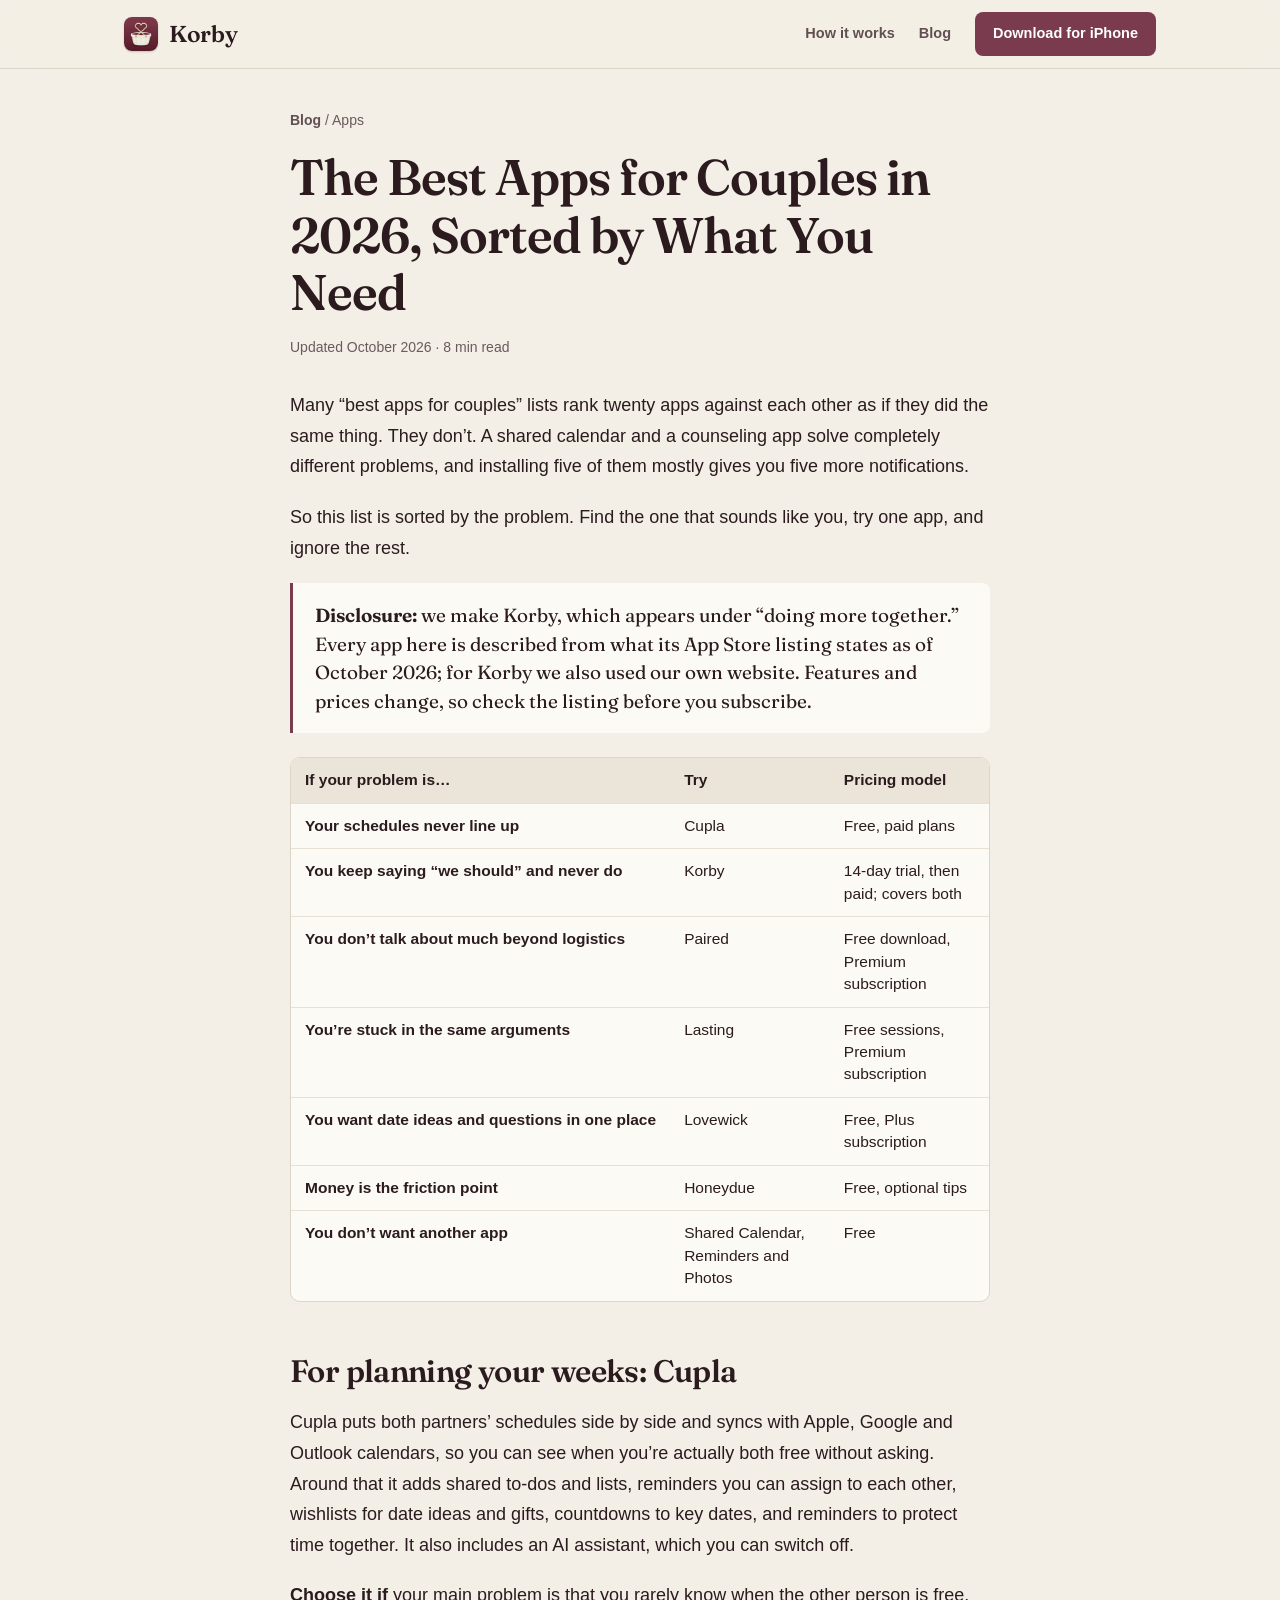
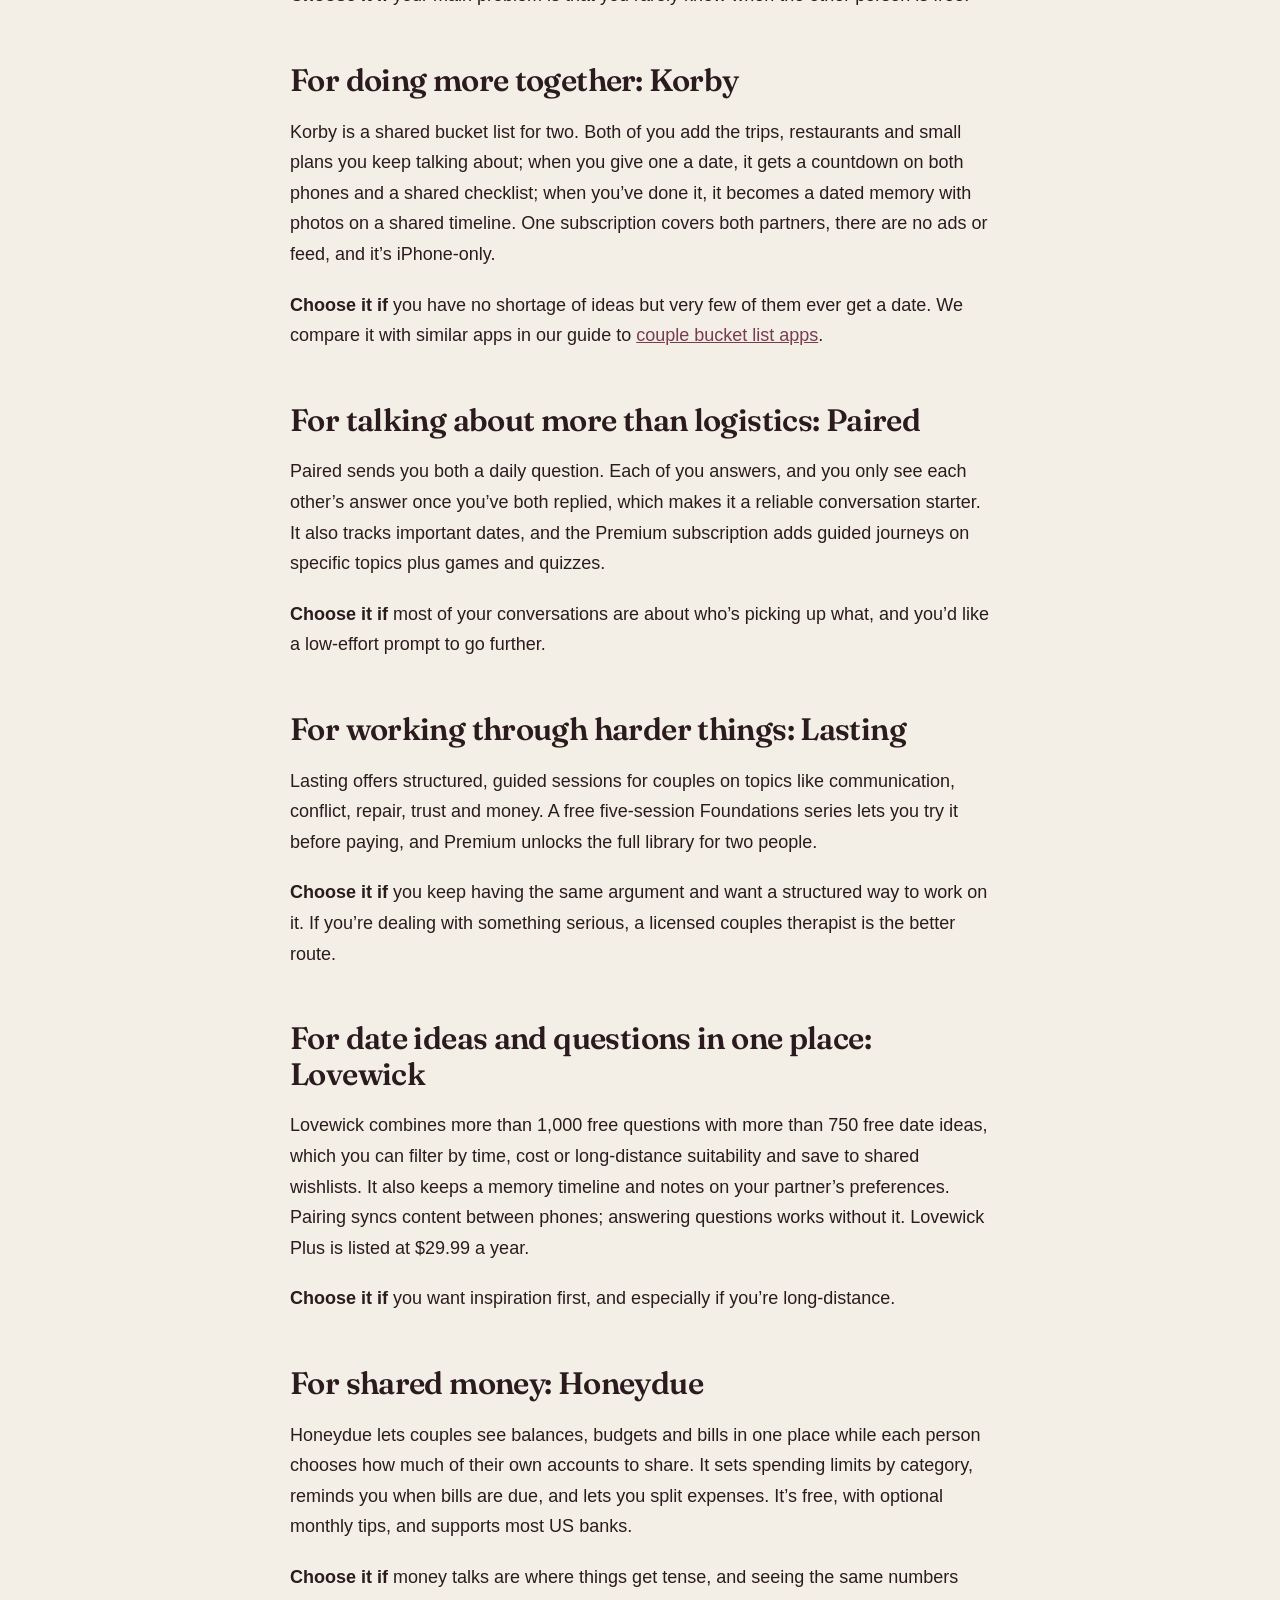
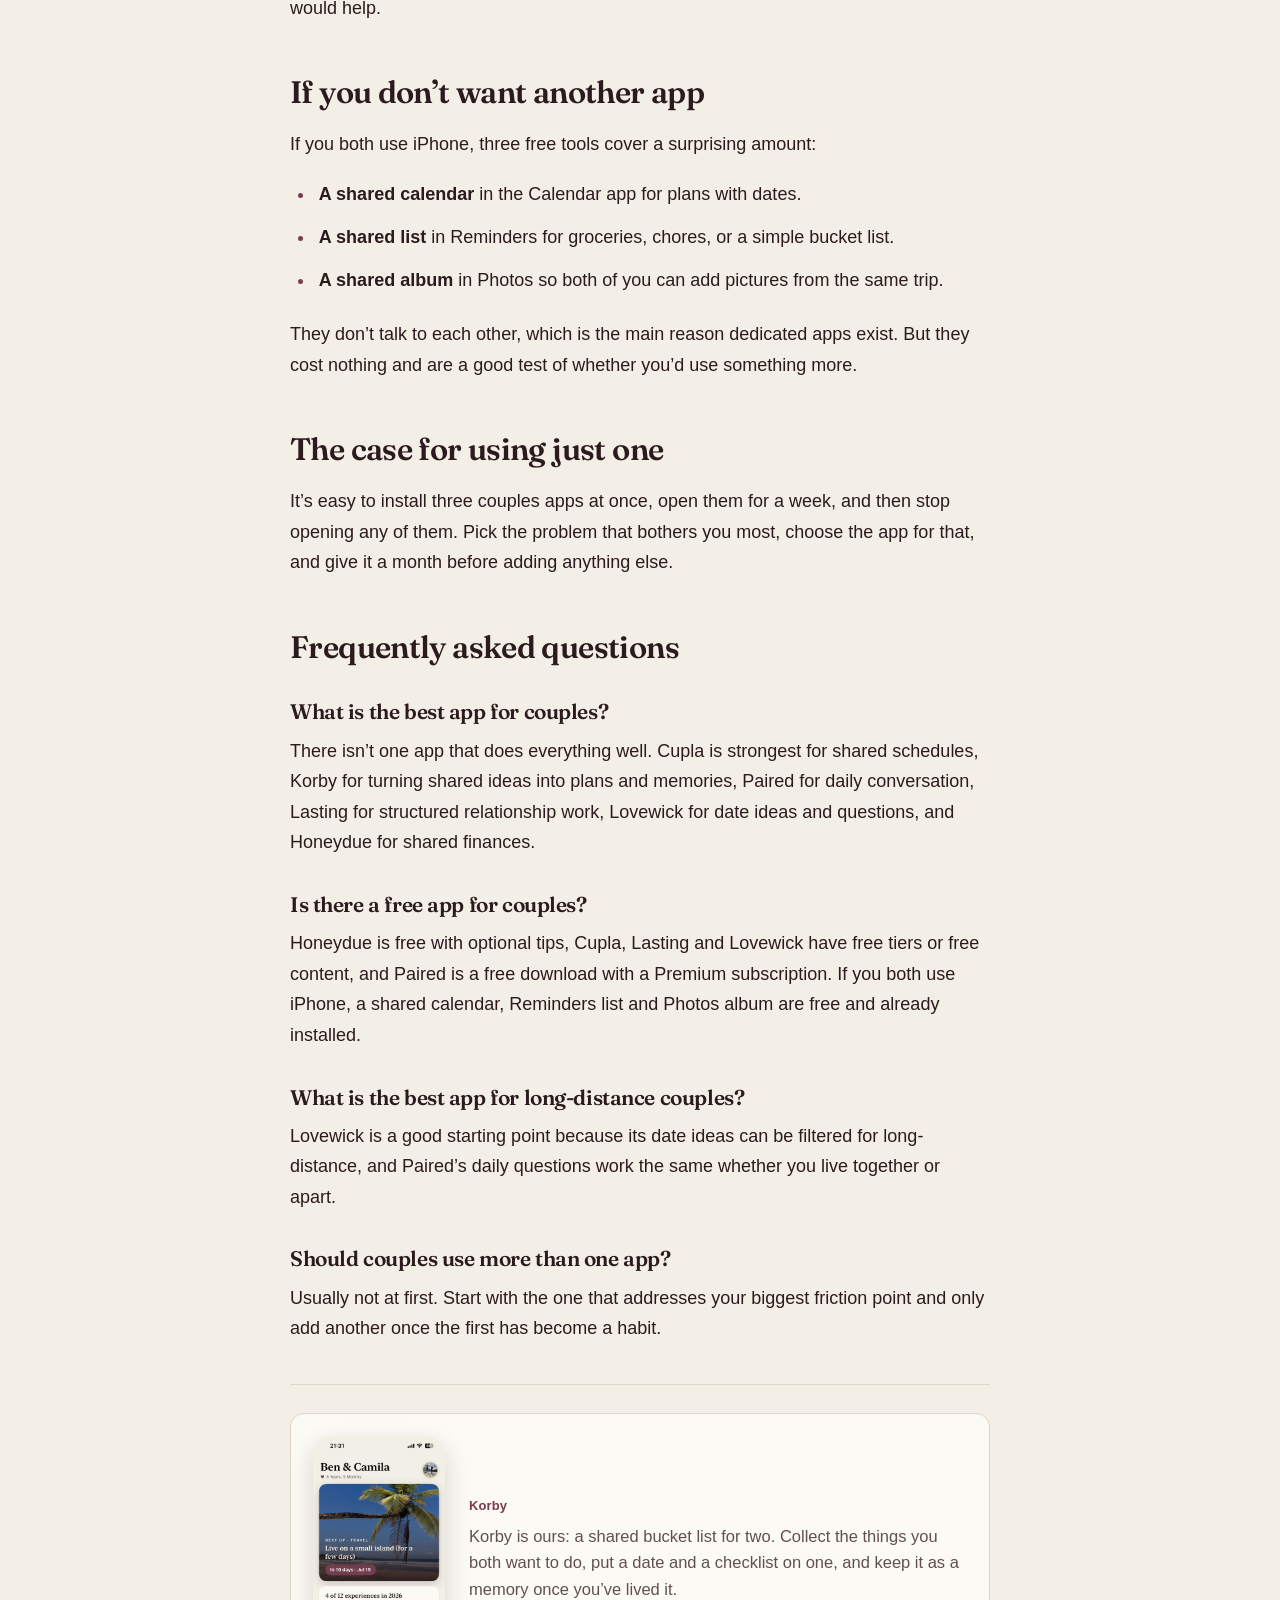
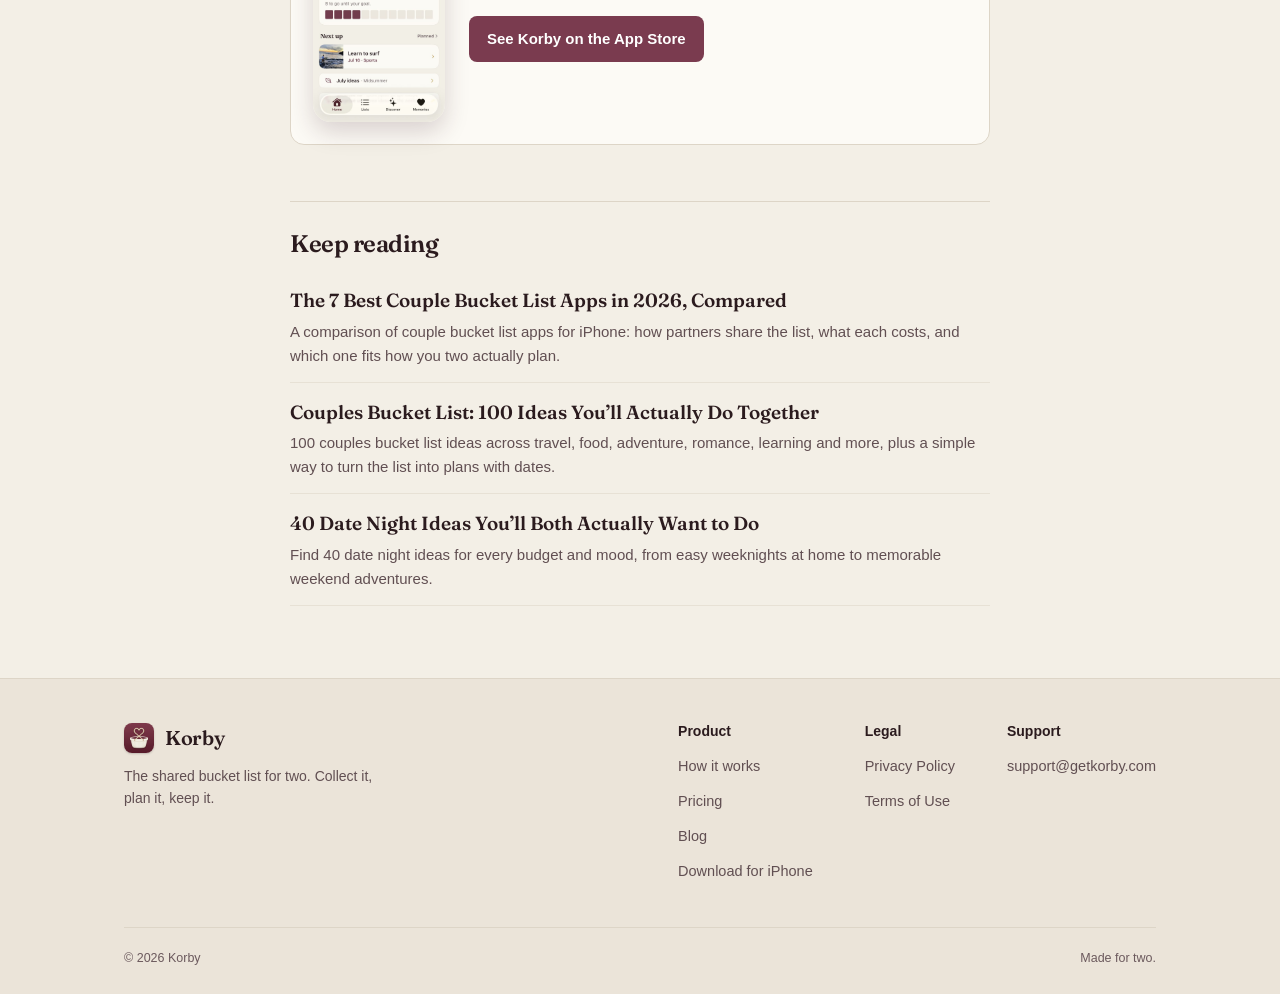
==== best-apps-for-couples/index.html @ 9cdfd13e "Blog: add couple bucket list apps, best apps for couples, and 100 bucket list ideas Adds three posts" ====
<!doctype html>
<html lang="en">
<head>
<meta charset="utf-8">
<meta name="viewport" content="width=device-width, initial-scale=1">
<title>Best Apps for Couples in 2026, Sorted by What You Need | Korby</title>
<meta name="description" content="The best apps for couples, grouped by the actual problem: planning your weeks, doing more together, talking, working through hard things, money, and the free tools you already have.">
<link rel="canonical" href="https://getkorby.com/best-apps-for-couples/">
<meta property="og:type" content="article">
<meta property="og:title" content="The Best Apps for Couples in 2026, Sorted by What You Need">
<meta property="og:description" content="The best apps for couples, grouped by the actual problem: planning your weeks, doing more together, talking, working through hard things, money, and the free tools you already have.">
<meta property="og:url" content="https://getkorby.com/best-apps-for-couples/">
<meta property="og:image" content="https://getkorby.com/korby-screens-overview.jpg">
<meta property="og:site_name" content="Korby">
<meta property="article:published_time" content="2026-10-12">
<meta name="twitter:card" content="summary_large_image">
<link rel="icon" href="/favicon.ico" sizes="any">
<link rel="apple-touch-icon" href="/korby-icon-180.png">
<link rel="preconnect" href="https://fonts.googleapis.com">
<link rel="preconnect" href="https://fonts.gstatic.com" crossorigin>
<link href="https://fonts.googleapis.com/css2?family=Fraunces:opsz,wght@9..144,400;9..144,500;9..144,600;9..144,700&display=swap" rel="stylesheet">
<link rel="stylesheet" href="/blog/blog.css">
<meta name="theme-color" content="#241318">
<script type="application/ld+json">{"@context": "https://schema.org", "@type": "BlogPosting", "headline": "The Best Apps for Couples in 2026, Sorted by What You Need", "description": "The best apps for couples, grouped by the actual problem: planning your weeks, doing more together, talking, working through hard things, money, and the free tools you already have.", "datePublished": "2026-10-12", "dateModified": "2026-10-12", "mainEntityOfPage": "https://getkorby.com/best-apps-for-couples/", "url": "https://getkorby.com/best-apps-for-couples/", "inLanguage": "en-US", "image": "https://getkorby.com/korby-screens-overview.jpg", "keywords": "best apps for couples, apps for couples, couple apps, relationship apps, best couples app 2026", "author": {"@type": "Organization", "name": "Korby", "url": "https://getkorby.com/"}, "publisher": {"@type": "Organization", "name": "Korby", "url": "https://getkorby.com/", "logo": {"@type": "ImageObject", "url": "https://getkorby.com/korby-icon-180.png"}}}</script>
<script type="application/ld+json">{"@context": "https://schema.org", "@type": "BreadcrumbList", "itemListElement": [{"@type": "ListItem", "position": 1, "name": "Korby", "item": "https://getkorby.com/"}, {"@type": "ListItem", "position": 2, "name": "Blog", "item": "https://getkorby.com/blog/"}, {"@type": "ListItem", "position": 3, "name": "The Best Apps for Couples in 2026, Sorted by What You Need", "item": "https://getkorby.com/best-apps-for-couples/"}]}</script>
<script type="application/ld+json">{"@context": "https://schema.org", "@type": "FAQPage", "mainEntity": [{"@type": "Question", "name": "What is the best app for couples?", "acceptedAnswer": {"@type": "Answer", "text": "There isn’t one app that does everything well. Cupla is strongest for shared schedules, Korby for turning shared ideas into plans and memories, Paired for daily conversation, Lasting for structured relationship work, Lovewick for date ideas and questions, and Honeydue for shared finances."}}, {"@type": "Question", "name": "Is there a free app for couples?", "acceptedAnswer": {"@type": "Answer", "text": "Honeydue is free with optional tips, Cupla, Lasting and Lovewick have free tiers or free content, and Paired is a free download with a Premium subscription. If you both use iPhone, a shared calendar, Reminders list and Photos album are free and already installed."}}, {"@type": "Question", "name": "What is the best app for long-distance couples?", "acceptedAnswer": {"@type": "Answer", "text": "Lovewick is a good starting point because its date ideas can be filtered for long-distance, and Paired’s daily questions work the same whether you live together or apart."}}, {"@type": "Question", "name": "Should couples use more than one app?", "acceptedAnswer": {"@type": "Answer", "text": "Usually not at first. Start with the one that addresses your biggest friction point and only add another once the first has become a habit."}}]}</script>
</head>
<body>
<a class="skip" href="#main">Skip to content</a>
<header>
  <div class="wrap nav">
    <a class="lockup" href="/"><img src="/korby-icon-180.png" width="34" height="34" alt=""><span class="word">Korby</span></a>
    <nav class="nav-links" aria-label="Primary">
      <a class="navlink" href="/#how">How it works</a>
      <a class="navlink" href="/blog/">Blog</a>
      <a class="btn btn-primary" href="https://apps.apple.com/us/app/korby-couple-bucket-list/id6770281862">Download for iPhone</a>
    </nav>
  </div>
</header>
<main id="main" class="wrap">
<article class="post">
  <nav class="crumbs" aria-label="Breadcrumb"><a href="/blog/">Blog</a> <span aria-hidden="true">/</span> <span>Apps</span></nav>
  <h1>The Best Apps for Couples in 2026, Sorted by What You Need</h1>
  <p class="meta"><time datetime="2026-10-12">Updated October 2026</time> · 8 min read</p>
  <div class="prose">
<p>Many “best apps for couples” lists rank twenty apps against each other as if they did the same thing. They don’t. A shared calendar and a counseling app solve completely different problems, and installing five of them mostly gives you five more notifications.</p>
<p>So this list is sorted by the problem. Find the one that sounds like you, try one app, and ignore the rest.</p>
<blockquote><p><strong>Disclosure:</strong> we make Korby, which appears under “doing more together.” Every app here is described from what its App Store listing states as of October 2026; for Korby we also used our own website. Features and prices change, so check the listing before you subscribe.</p></blockquote>
<div class="table-scroll"><table>
<thead><tr><th>If your problem is…</th><th>Try</th><th>Pricing model</th></tr></thead>
<tbody>
<tr><td>Your schedules never line up</td><td>Cupla</td><td>Free, paid plans</td></tr>
<tr><td>You keep saying “we should” and never do</td><td>Korby</td><td>14-day trial, then paid; covers both</td></tr>
<tr><td>You don’t talk about much beyond logistics</td><td>Paired</td><td>Free download, Premium subscription</td></tr>
<tr><td>You’re stuck in the same arguments</td><td>Lasting</td><td>Free sessions, Premium subscription</td></tr>
<tr><td>You want date ideas and questions in one place</td><td>Lovewick</td><td>Free, Plus subscription</td></tr>
<tr><td>Money is the friction point</td><td>Honeydue</td><td>Free, optional tips</td></tr>
<tr><td>You don’t want another app</td><td>Shared Calendar, Reminders and Photos</td><td>Free</td></tr>
</tbody></table></div>
<h2 id="planning-your-weeks">For planning your weeks: Cupla</h2>
<p>Cupla puts both partners’ schedules side by side and syncs with Apple, Google and Outlook calendars, so you can see when you’re actually both free without asking. Around that it adds shared to-dos and lists, reminders you can assign to each other, wishlists for date ideas and gifts, countdowns to key dates, and reminders to protect time together. It also includes an AI assistant, which you can switch off.</p>
<p><strong>Choose it if</strong> your main problem is that you rarely know when the other person is free.</p>
<h2 id="doing-more-together">For doing more together: Korby</h2>
<p>Korby is a shared bucket list for two. Both of you add the trips, restaurants and small plans you keep talking about; when you give one a date, it gets a countdown on both phones and a shared checklist; when you’ve done it, it becomes a dated memory with photos on a shared timeline. One subscription covers both partners, there are no ads or feed, and it’s iPhone-only.</p>
<p><strong>Choose it if</strong> you have no shortage of ideas but very few of them ever get a date. We compare it with similar apps in our guide to <a href="/couple-bucket-list-apps/">couple bucket list apps</a>.</p>
<h2 id="talking-more">For talking about more than logistics: Paired</h2>
<p>Paired sends you both a daily question. Each of you answers, and you only see each other’s answer once you’ve both replied, which makes it a reliable conversation starter. It also tracks important dates, and the Premium subscription adds guided journeys on specific topics plus games and quizzes.</p>
<p><strong>Choose it if</strong> most of your conversations are about who’s picking up what, and you’d like a low-effort prompt to go further.</p>
<h2 id="working-through-hard-things">For working through harder things: Lasting</h2>
<p>Lasting offers structured, guided sessions for couples on topics like communication, conflict, repair, trust and money. A free five-session Foundations series lets you try it before paying, and Premium unlocks the full library for two people.</p>
<p><strong>Choose it if</strong> you keep having the same argument and want a structured way to work on it. If you’re dealing with something serious, a licensed couples therapist is the better route.</p>
<h2 id="date-ideas-and-questions">For date ideas and questions in one place: Lovewick</h2>
<p>Lovewick combines more than 1,000 free questions with more than 750 free date ideas, which you can filter by time, cost or long-distance suitability and save to shared wishlists. It also keeps a memory timeline and notes on your partner’s preferences. Pairing syncs content between phones; answering questions works without it. Lovewick Plus is listed at $29.99 a year.</p>
<p><strong>Choose it if</strong> you want inspiration first, and especially if you’re long-distance.</p>
<h2 id="money">For shared money: Honeydue</h2>
<p>Honeydue lets couples see balances, budgets and bills in one place while each person chooses how much of their own accounts to share. It sets spending limits by category, reminds you when bills are due, and lets you split expenses. It’s free, with optional monthly tips, and supports most US banks.</p>
<p><strong>Choose it if</strong> money talks are where things get tense, and seeing the same numbers would help.</p>
<h2 id="free-tools">If you don’t want another app</h2>
<p>If you both use iPhone, three free tools cover a surprising amount:</p>
<ul>
<li><strong>A shared calendar</strong> in the Calendar app for plans with dates.</li>
<li><strong>A shared list</strong> in Reminders for groceries, chores, or a simple bucket list.</li>
<li><strong>A shared album</strong> in Photos so both of you can add pictures from the same trip.</li>
</ul>
<p>They don’t talk to each other, which is the main reason dedicated apps exist. But they cost nothing and are a good test of whether you’d use something more.</p>
<h2 id="one-app">The case for using just one</h2>
<p>It’s easy to install three couples apps at once, open them for a week, and then stop opening any of them. Pick the problem that bothers you most, choose the app for that, and give it a month before adding anything else.</p>
<h2 id="faq">Frequently asked questions</h2><h3>What is the best app for couples?</h3><p>There isn’t one app that does everything well. Cupla is strongest for shared schedules, Korby for turning shared ideas into plans and memories, Paired for daily conversation, Lasting for structured relationship work, Lovewick for date ideas and questions, and Honeydue for shared finances.</p><h3>Is there a free app for couples?</h3><p>Honeydue is free with optional tips, Cupla, Lasting and Lovewick have free tiers or free content, and Paired is a free download with a Premium subscription. If you both use iPhone, a shared calendar, Reminders list and Photos album are free and already installed.</p><h3>What is the best app for long-distance couples?</h3><p>Lovewick is a good starting point because its date ideas can be filtered for long-distance, and Paired’s daily questions work the same whether you live together or apart.</p><h3>Should couples use more than one app?</h3><p>Usually not at first. Start with the one that addresses your biggest friction point and only add another once the first has become a habit.</p>
<hr class="sep"><aside class="korby-note" aria-label="About Korby"><img src="/home.jpg" alt="Korby home screen showing the next planned experience and a yearly count" width="760" height="1647" loading="lazy" decoding="async"><div><p class="label">Korby</p><p>Korby is ours: a shared bucket list for two. Collect the things you both want to do, put a date and a checklist on one, and keep it as a memory once you’ve lived it.</p><a class="btn btn-primary" href="https://apps.apple.com/us/app/korby-couple-bucket-list/id6770281862">See Korby on the App Store</a></div></aside>
  </div>
  <section class="related" aria-label="Related guides"><h2>Keep reading</h2><ul><li><a href="/couple-bucket-list-apps/">The 7 Best Couple Bucket List Apps in 2026, Compared</a><span>A comparison of couple bucket list apps for iPhone: how partners share the list, what each costs, and which one fits how you two actually plan.</span></li><li><a href="/couples-bucket-list-ideas/">Couples Bucket List: 100 Ideas You’ll Actually Do Together</a><span>100 couples bucket list ideas across travel, food, adventure, romance, learning and more, plus a simple way to turn the list into plans with dates.</span></li><li><a href="/date-night-ideas/">40 Date Night Ideas You’ll Both Actually Want to Do</a><span>Find 40 date night ideas for every budget and mood, from easy weeknights at home to memorable weekend adventures.</span></li></ul></section>
</article>
</main>
<footer>
  <div class="wrap">
    <div class="foot-grid">
      <div class="foot-brand">
        <a class="lockup" href="/"><img src="/korby-icon-180.png" width="30" height="30" alt=""><span class="word">Korby</span></a>
        <p>The shared bucket list for two. Collect it, plan it, keep it.</p>
      </div>
      <div class="foot-cols">
        <div class="foot-col"><h3>Product</h3>
          <a href="/#how">How it works</a><a href="/#pricing">Pricing</a><a href="/blog/">Blog</a>
          <a href="https://apps.apple.com/us/app/korby-couple-bucket-list/id6770281862">Download for iPhone</a></div>
        <div class="foot-col"><h3>Legal</h3>
          <a href="/privacy.html">Privacy Policy</a><a href="/terms.html">Terms of Use</a></div>
        <div class="foot-col"><h3>Support</h3>
          <a href="mailto:support@getkorby.com">support@getkorby.com</a></div>
      </div>
    </div>
    <div class="foot-base"><span>&copy; 2026 Korby</span><span>Made for two.</span></div>
  </div>
</footer>
</body>
</html>
---- blog/blog.css ----
/* Korby blog: shares tokens with index.html */
:root{
  --ivory:#F3EFE6; --oat:#EBE4D9; --surface:#FCFAF5;
  --ink:#2B1B1E; --inkSoft:#614F52; --inkFaint:#6B595D;
  --line:#DDD5C7; --lineSoft:#E7E1D5;
  --wine:#7A3B4F; --wineDeep:#5E2C3C; --roseWash:#EEDDE1;
  --serif:'Fraunces',Georgia,'Times New Roman',serif;
  --sans:-apple-system,BlinkMacSystemFont,"Segoe UI",Roboto,Helvetica,Arial,sans-serif;
}
*{box-sizing:border-box;margin:0;padding:0}
body{font-family:var(--sans);color:var(--ink);background:var(--ivory);line-height:1.6;-webkit-font-smoothing:antialiased;overflow-x:hidden}
.wrap{max-width:1080px;margin:0 auto;padding:0 24px}
a{color:var(--wine)}
img{max-width:100%}
h1,h2,h3{font-family:var(--serif);font-weight:600;color:var(--ink);letter-spacing:-0.02em;line-height:1.15;font-optical-sizing:auto}
.label{font-size:13px;font-weight:600;letter-spacing:.01em;color:var(--wine)}
a:focus-visible,.btn:focus-visible{outline:2.5px solid var(--wine);outline-offset:3px;border-radius:4px}
.skip{position:absolute;left:-9999px;top:0;background:var(--wine);color:#fff;padding:12px 18px;z-index:100}
.skip:focus{left:8px;top:8px}
.btn{display:inline-flex;align-items:center;justify-content:center;min-height:48px;font-weight:600;font-size:15.5px;padding:13px 24px;border-radius:8px;text-decoration:none;transition:background .18s ease}
.btn-primary{background:var(--wine);color:#fff}
.btn-primary:hover{background:var(--wineDeep)}

header{position:sticky;top:0;z-index:50;background:rgba(243,239,230,.94);border-bottom:1px solid var(--line)}
@supports (backdrop-filter:blur(12px)){header{background:rgba(243,239,230,.8);backdrop-filter:saturate(160%) blur(14px);-webkit-backdrop-filter:saturate(160%) blur(14px)}}
.nav{display:flex;align-items:center;justify-content:space-between;gap:16px;padding-top:12px;padding-bottom:12px}
.lockup{display:flex;align-items:center;gap:11px;text-decoration:none}
.lockup img{width:34px;height:34px;border-radius:8px;display:block;box-shadow:0 1px 2px rgba(43,27,30,.22)}
.lockup .word{font-family:var(--serif);font-size:23px;font-weight:600;color:var(--ink);letter-spacing:-0.015em;line-height:1}
.nav-links{display:flex;align-items:center;gap:24px}
.nav-links a.navlink{font-size:14.5px;font-weight:600;color:var(--inkSoft);text-decoration:none;min-height:44px;display:inline-flex;align-items:center}
.nav-links a.navlink:hover{color:var(--wine)}
.nav .btn{min-height:44px;padding:10px 18px;font-size:14.5px}
@media(max-width:640px){.nav-links a.navlink:first-child{display:none}.nav-links{gap:16px}.nav .btn{padding:9px 13px;font-size:14px}}
@media(max-width:380px){.lockup .word{display:none}}

/* Article */
.post{max-width:700px;margin:0 auto;padding:40px 0 72px}
.crumbs{font-size:14px;color:var(--inkFaint);margin-bottom:18px}
.crumbs a{color:var(--inkSoft);text-decoration:none;font-weight:600}
.crumbs a:hover{color:var(--wine)}
.post h1{font-size:clamp(32px,5vw,50px)}
.meta{font-size:14px;color:var(--inkFaint);margin-top:14px}
.prose{margin-top:32px;font-size:18px;line-height:1.7}
.prose p{margin:0 0 20px}
.prose h2{font-size:clamp(24px,3vw,31px);margin:52px 0 18px;scroll-margin-top:90px}
.prose h3{font-size:21px;margin:34px 0 12px}
.prose ol,.prose ul{margin:0 0 24px;padding-left:1.4em}
.prose li{margin:0 0 12px;padding-left:.2em}
.prose ol li::marker{color:var(--wine);font-weight:600;font-family:var(--serif)}
.prose ul li::marker{color:var(--wine)}
.prose strong{font-weight:650;color:var(--ink)}
.prose blockquote{margin:0 0 24px;padding:18px 22px;background:var(--surface);border-left:3px solid var(--wine);border-radius:0 8px 8px 0;font-family:var(--serif);font-size:19px;line-height:1.5}
.prose blockquote p{margin:0}
.prose code{font-size:.9em;background:var(--oat);padding:1px 5px;border-radius:4px}
.table-scroll{overflow-x:auto;margin:0 0 28px;border:1px solid var(--line);border-radius:10px;background:var(--surface)}
.prose table{width:100%;border-collapse:collapse;font-size:15.5px;line-height:1.45;min-width:560px}
.prose th,.prose td{text-align:left;vertical-align:top;padding:11px 14px;border-bottom:1px solid var(--lineSoft)}
.prose thead th{font-weight:650;color:var(--ink);background:var(--oat)}
.prose tbody tr:last-child td{border-bottom:0}
.prose td:first-child{font-weight:600;color:var(--ink);white-space:nowrap}

.korby-note{display:grid;grid-template-columns:132px 1fr;gap:24px;align-items:center;margin:32px 0;padding:22px;background:var(--surface);border:1px solid var(--line);border-radius:14px}
.korby-note img{width:132px;height:auto;border-radius:18px;box-shadow:0 10px 24px rgba(60,30,40,.18);display:block}
.korby-note p{font-size:16.5px;line-height:1.6;margin:0 0 14px;color:var(--inkSoft)}
.korby-note p.label{margin:0 0 6px;color:var(--wine);font-size:13px}
.korby-note .btn{min-height:44px;padding:10px 18px;font-size:15px}
@media(max-width:560px){.korby-note{grid-template-columns:1fr;text-align:left}.korby-note img{width:120px}}

.related{margin-top:56px;padding-top:28px;border-top:1px solid var(--line)}
.related h2{font-size:24px;margin-bottom:14px}
.related ul{list-style:none}
.related li{padding:14px 0;border-bottom:1px solid var(--lineSoft)}
.related a{font-family:var(--serif);font-size:19px;font-weight:600;text-decoration:none;color:var(--ink)}
.related a:hover{color:var(--wine)}
.related span{display:block;font-size:15px;color:var(--inkSoft);margin-top:4px}

/* Blog index */
.blog-head{max-width:700px;margin:0 auto;padding:48px 0 12px}
.blog-head h1{font-size:clamp(32px,5vw,50px);margin-top:8px}
.blog-head .lead{font-size:18px;color:var(--inkSoft);margin-top:14px;max-width:52ch}
.cards{list-style:none;max-width:700px;margin:24px auto 80px}
.cards li{border-top:1px solid var(--line)}
.cards li:last-child{border-bottom:1px solid var(--line)}
.cards a{display:block;padding:26px 0;text-decoration:none;color:var(--ink)}
.cards h2{font-size:clamp(22px,2.6vw,27px)}
.cards a:hover h2{color:var(--wine)}
.cards p{color:var(--inkSoft);margin-top:8px;font-size:16.5px}
.cards .meta{display:block;margin-top:10px}

footer{background:var(--oat);border-top:1px solid var(--line);padding:44px 0 26px}
.foot-grid{display:flex;flex-wrap:wrap;justify-content:space-between;gap:34px}
.foot-brand{max-width:30ch}
.foot-brand .lockup img{width:30px;height:30px}
.foot-brand .lockup .word{font-size:20px;display:inline}
.foot-brand p{font-size:14px;color:var(--inkSoft);margin-top:12px}
.foot-cols{display:flex;gap:52px;flex-wrap:wrap}
.foot-col h3{font-family:var(--sans);font-size:14px;font-weight:600;color:var(--ink);margin-bottom:10px;letter-spacing:0}
.foot-col a{display:block;font-size:14.5px;color:var(--inkSoft);text-decoration:none;padding:6px 0}
.foot-col a:hover{color:var(--wine)}
.foot-base{margin-top:38px;padding-top:20px;border-top:1px solid var(--line);font-size:12.5px;color:var(--inkFaint);display:flex;justify-content:space-between;flex-wrap:wrap;gap:10px}
@media(max-width:600px){.foot-grid{flex-direction:column;gap:26px}.foot-cols{gap:36px}}
.prose hr.sep{border:0;border-top:1px solid var(--line);margin:40px 0 0}
.prose hr.sep + .korby-note{margin-top:28px}
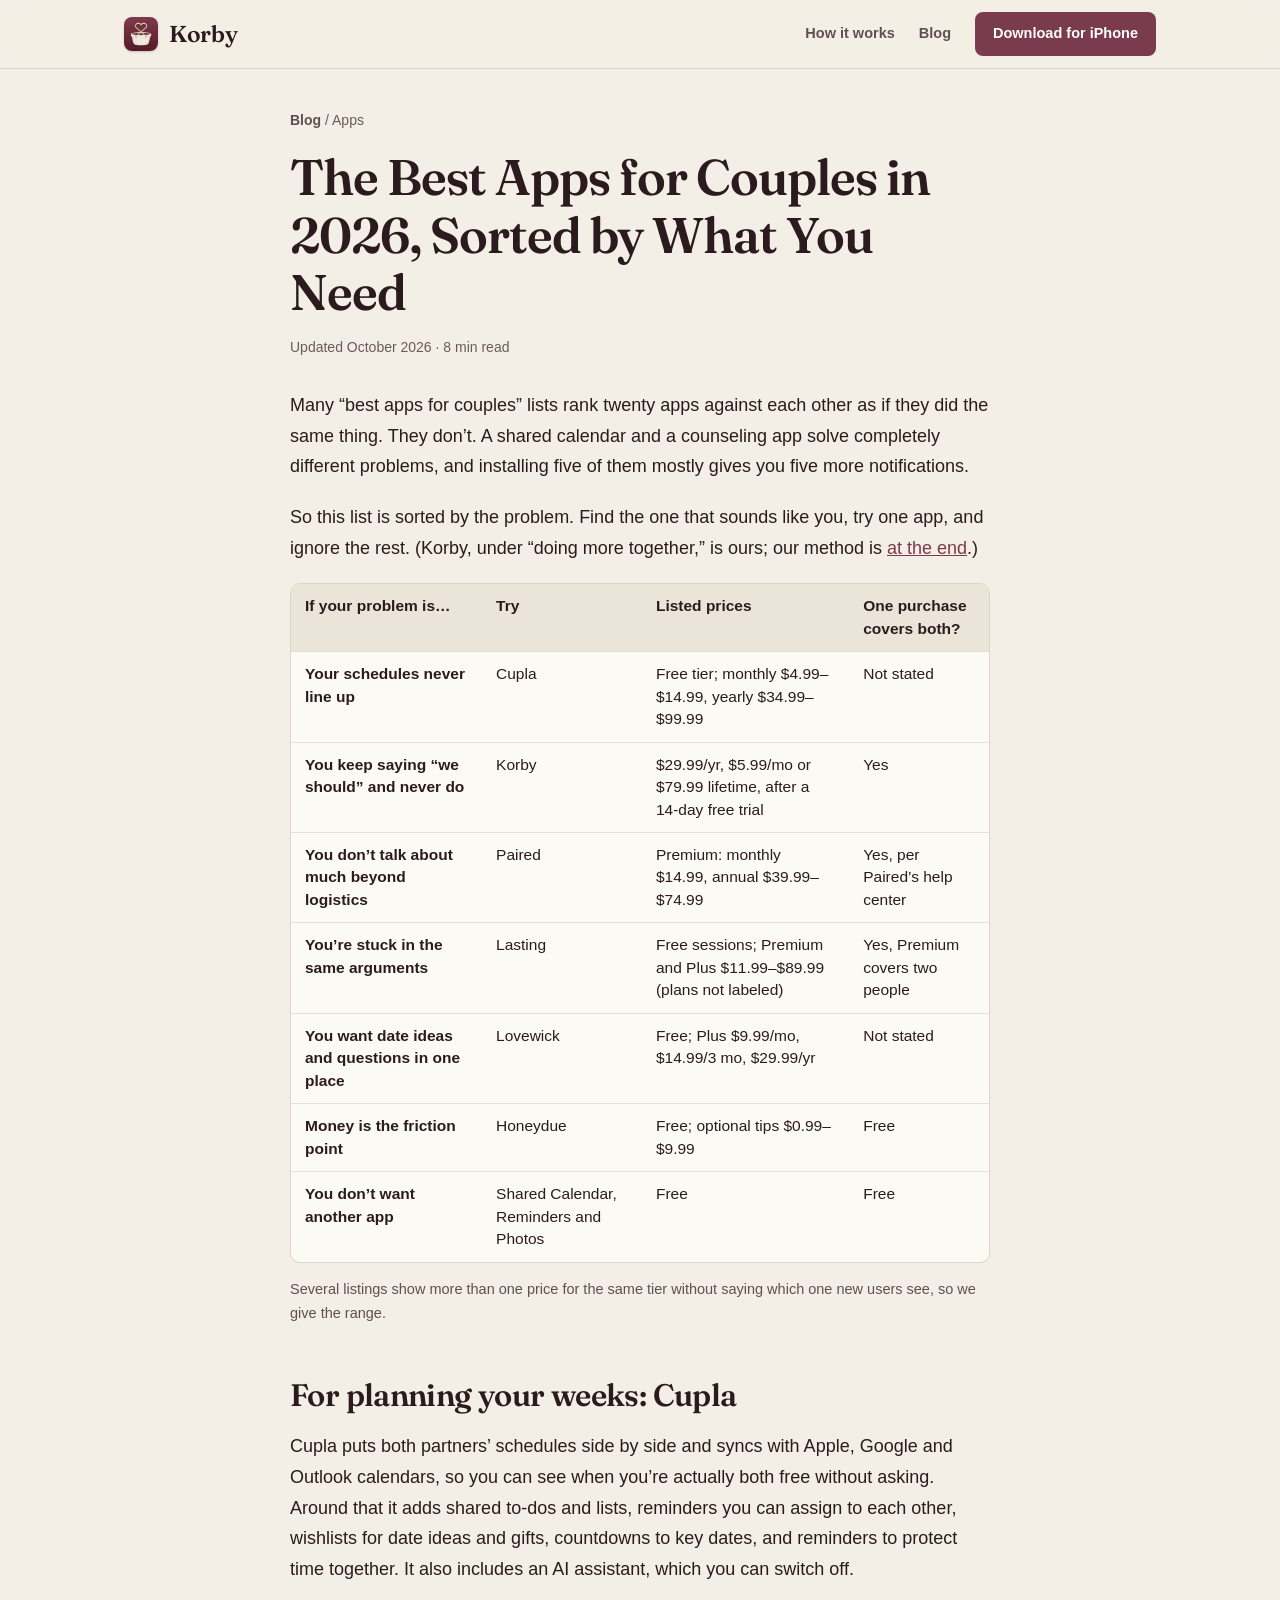
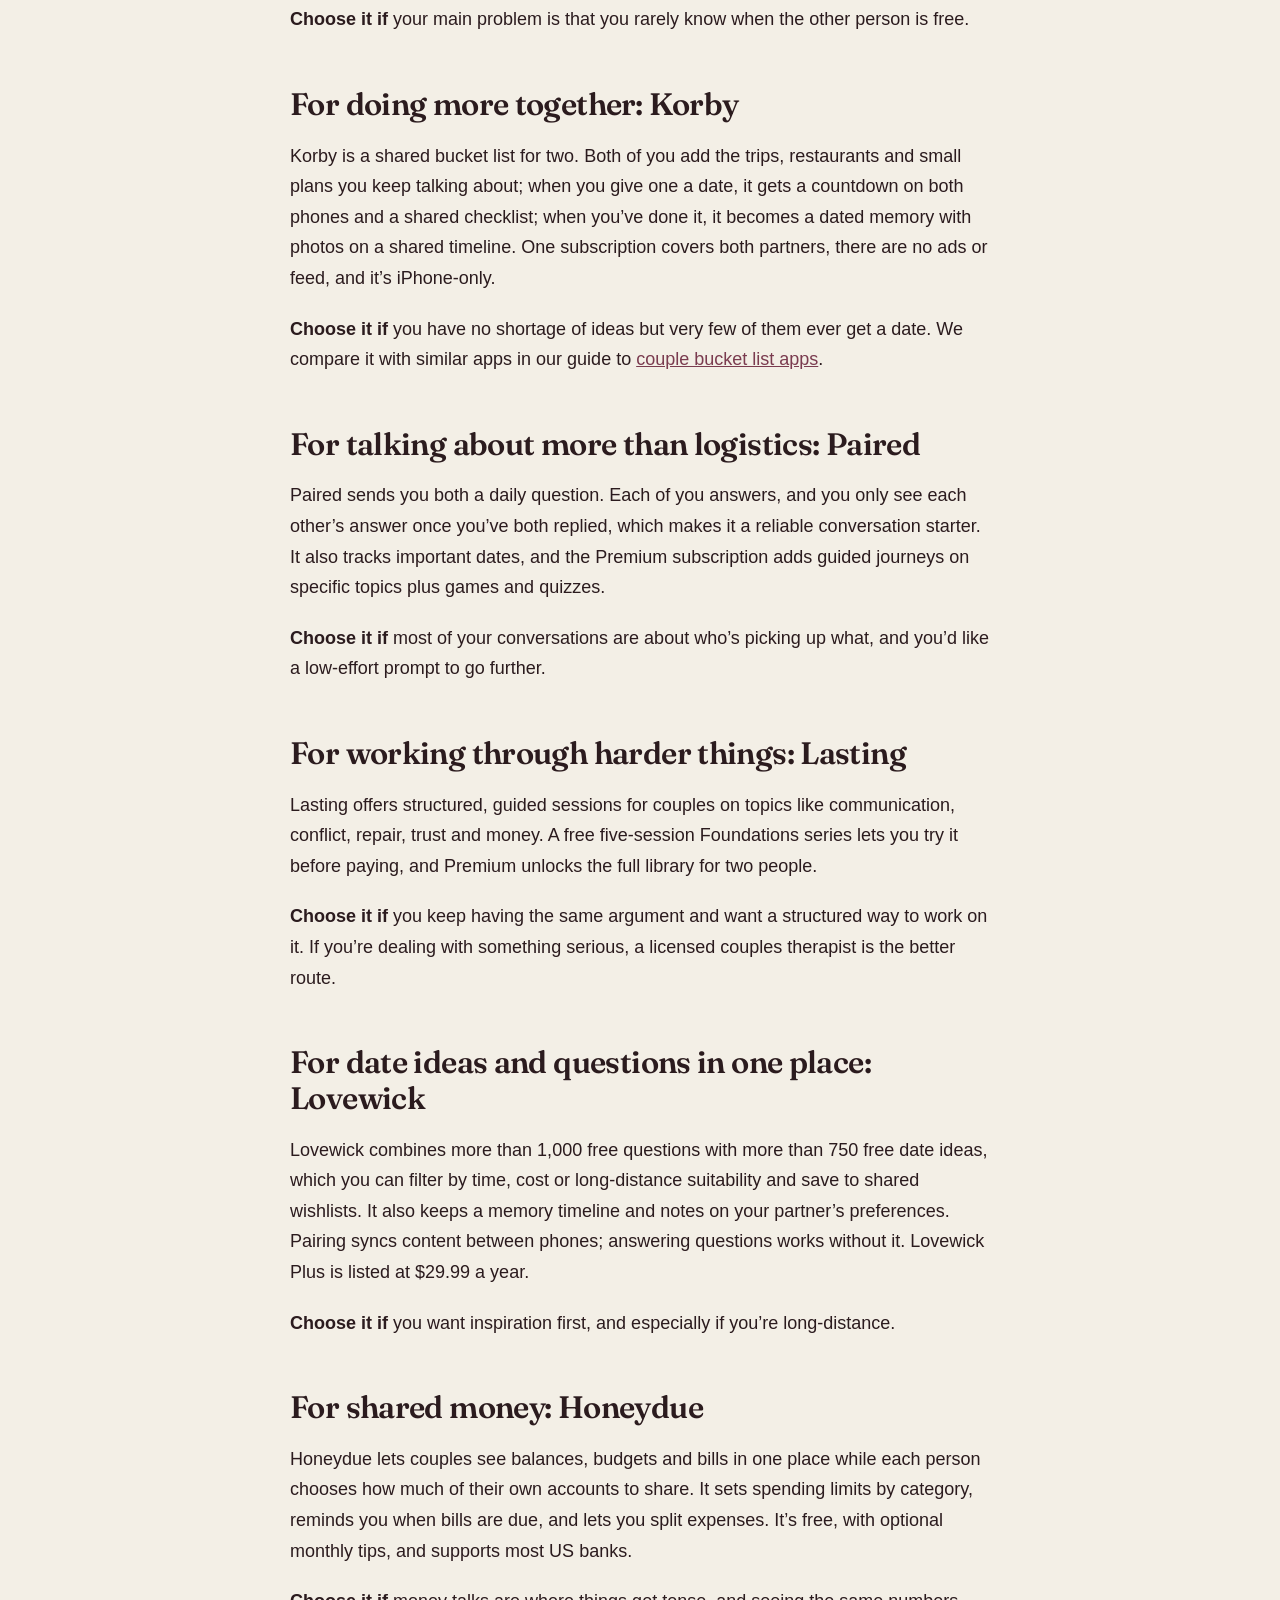
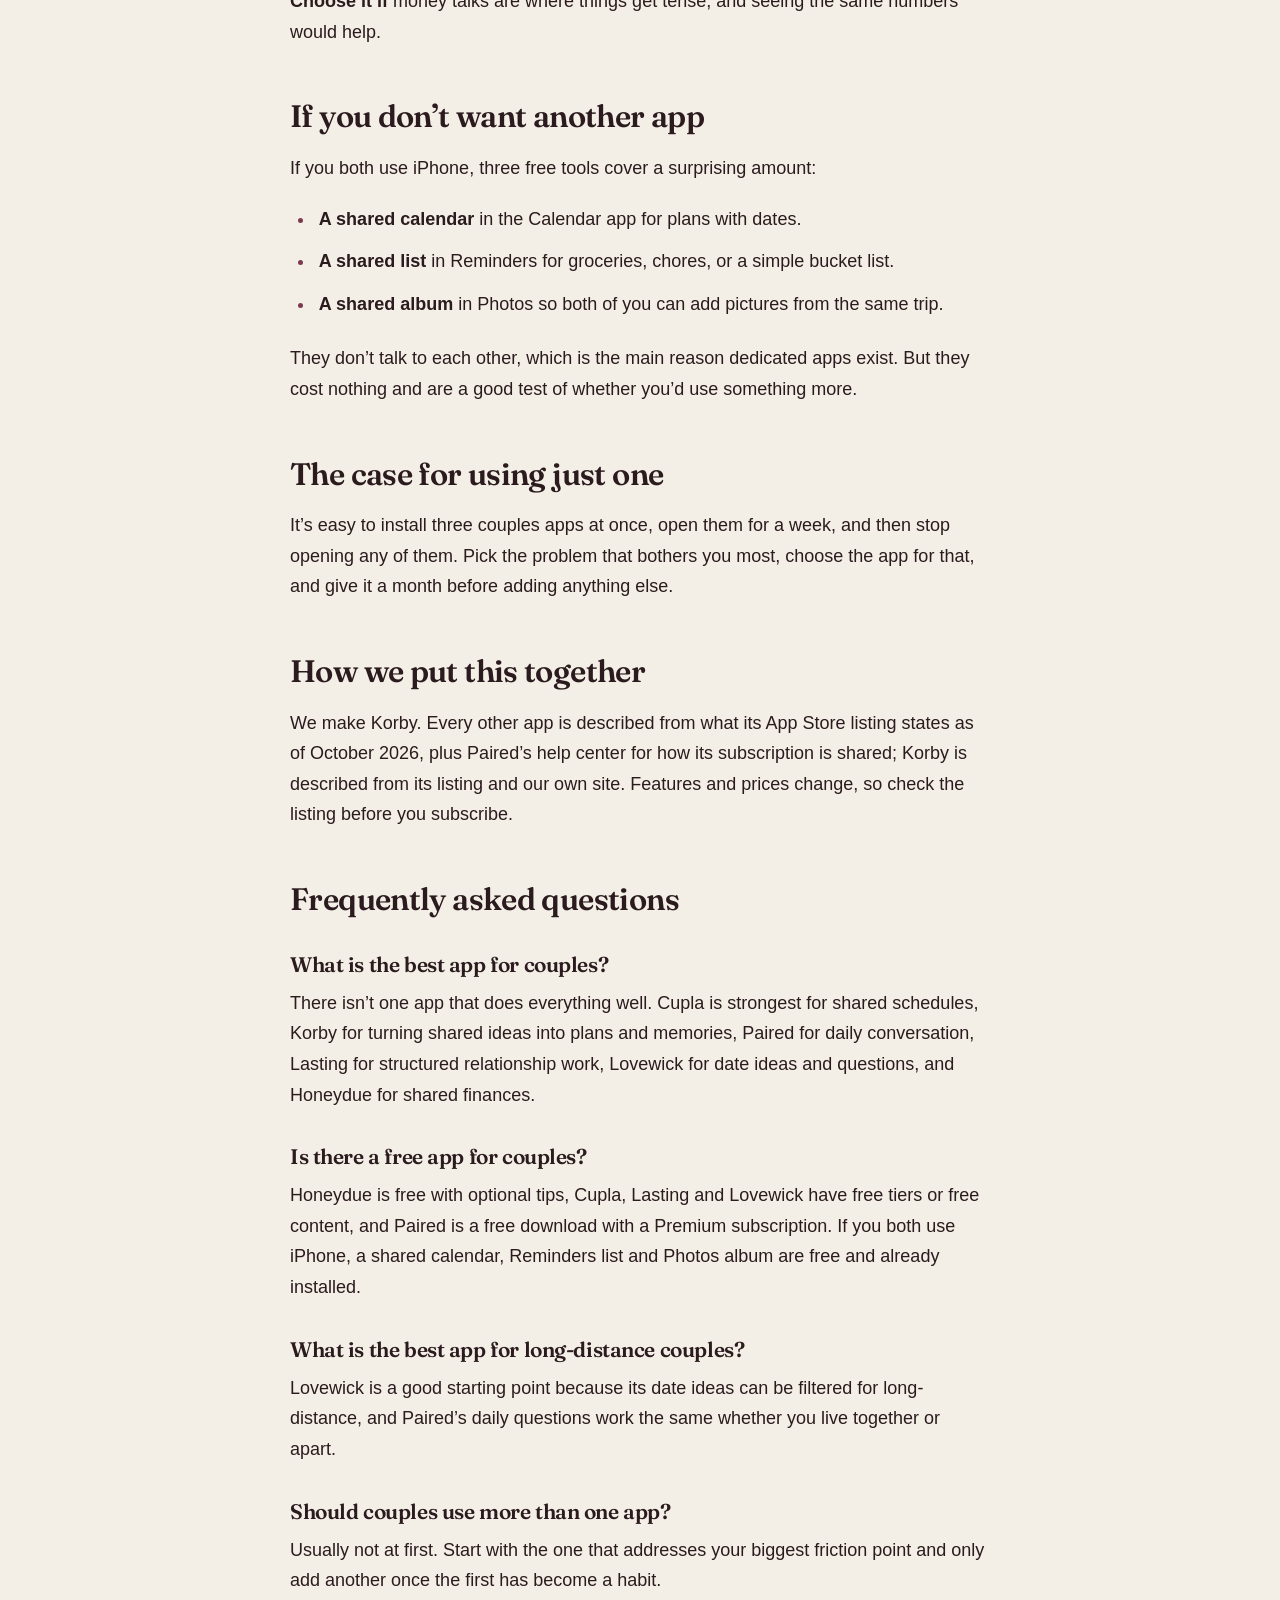
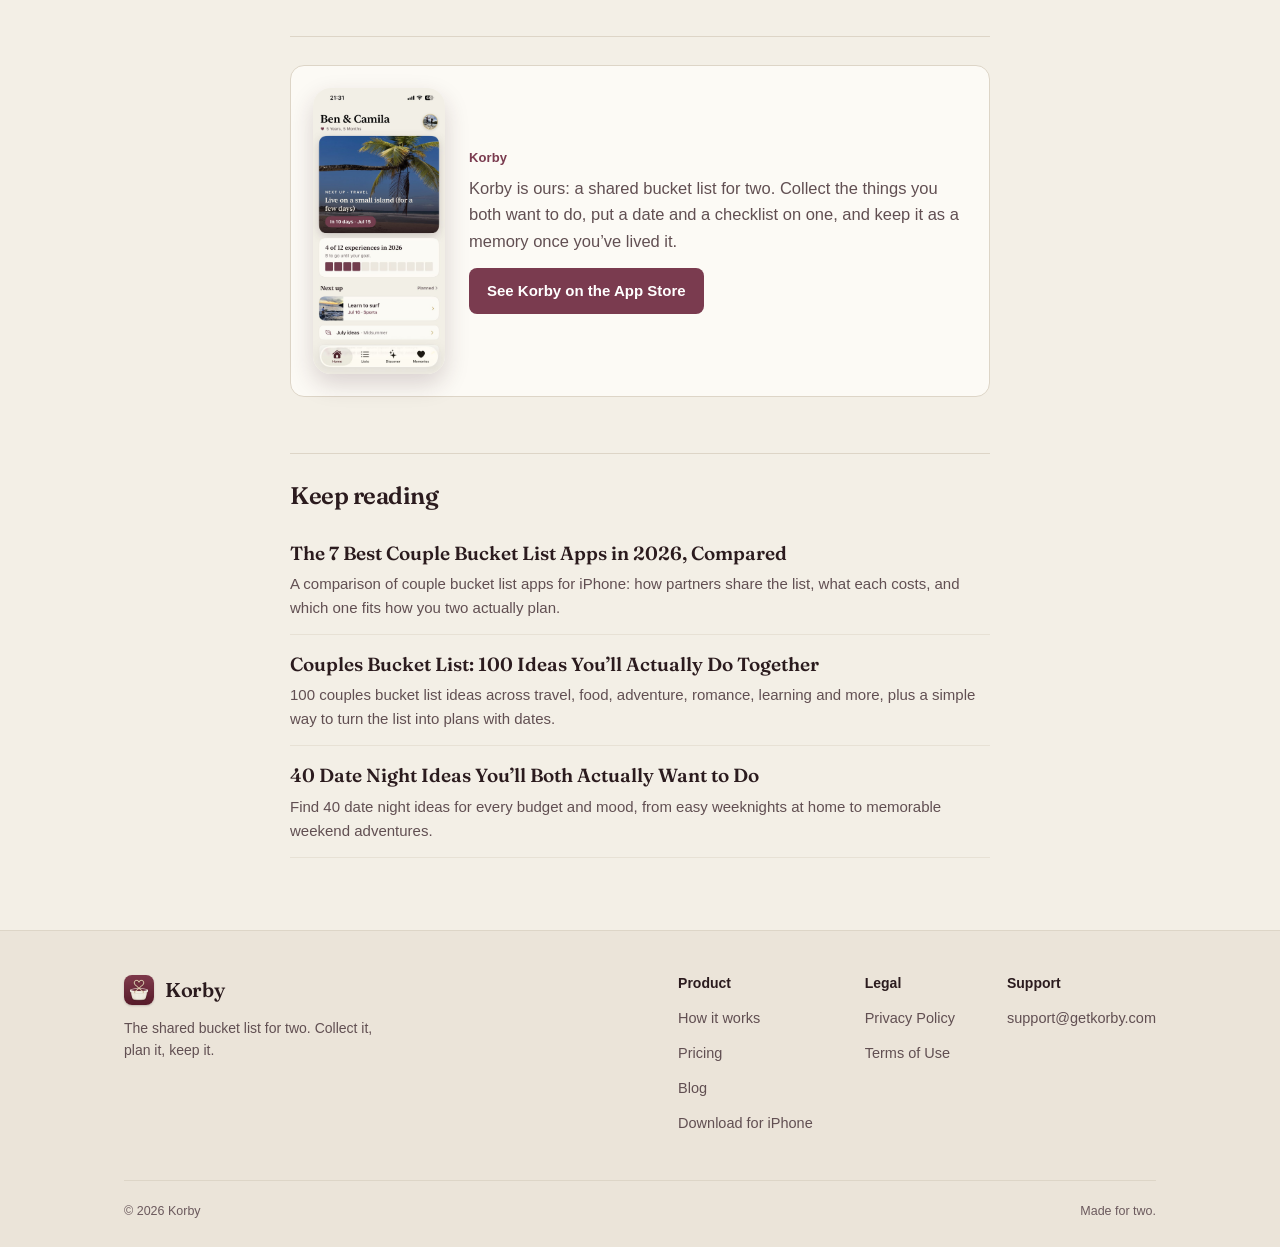
==== commit 9485000b: "Blog: add feature and price tables, move disclosure into intro Co-Authored-By: Claude Opus 5.5 <nore" ====
--- a/best-apps-for-couples/index.html
+++ b/best-apps-for-couples/index.html
@@ -44,19 +44,19 @@
   <p class="meta"><time datetime="2026-10-12">Updated October 2026</time> · 8 min read</p>
   <div class="prose">
 <p>Many “best apps for couples” lists rank twenty apps against each other as if they did the same thing. They don’t. A shared calendar and a counseling app solve completely different problems, and installing five of them mostly gives you five more notifications.</p>
-<p>So this list is sorted by the problem. Find the one that sounds like you, try one app, and ignore the rest.</p>
-<blockquote><p><strong>Disclosure:</strong> we make Korby, which appears under “doing more together.” Every app here is described from what its App Store listing states as of October 2026; for Korby we also used our own website. Features and prices change, so check the listing before you subscribe.</p></blockquote>
+<p>So this list is sorted by the problem. Find the one that sounds like you, try one app, and ignore the rest. (Korby, under “doing more together,” is ours; our method is <a href="#method">at the end</a>.)</p>
 <div class="table-scroll"><table>
-<thead><tr><th>If your problem is…</th><th>Try</th><th>Pricing model</th></tr></thead>
+<thead><tr><th>If your problem is…</th><th>Try</th><th>Listed prices</th><th>One purchase covers both?</th></tr></thead>
 <tbody>
-<tr><td>Your schedules never line up</td><td>Cupla</td><td>Free, paid plans</td></tr>
-<tr><td>You keep saying “we should” and never do</td><td>Korby</td><td>14-day trial, then paid; covers both</td></tr>
-<tr><td>You don’t talk about much beyond logistics</td><td>Paired</td><td>Free download, Premium subscription</td></tr>
-<tr><td>You’re stuck in the same arguments</td><td>Lasting</td><td>Free sessions, Premium subscription</td></tr>
-<tr><td>You want date ideas and questions in one place</td><td>Lovewick</td><td>Free, Plus subscription</td></tr>
-<tr><td>Money is the friction point</td><td>Honeydue</td><td>Free, optional tips</td></tr>
-<tr><td>You don’t want another app</td><td>Shared Calendar, Reminders and Photos</td><td>Free</td></tr>
+<tr><td>Your schedules never line up</td><td>Cupla</td><td>Free tier; monthly $4.99–$14.99, yearly $34.99–$99.99</td><td>Not stated</td></tr>
+<tr><td>You keep saying “we should” and never do</td><td>Korby</td><td>$29.99/yr, $5.99/mo or $79.99 lifetime, after a 14-day free trial</td><td>Yes</td></tr>
+<tr><td>You don’t talk about much beyond logistics</td><td>Paired</td><td>Premium: monthly $14.99, annual $39.99–$74.99</td><td>Yes, per Paired’s help center</td></tr>
+<tr><td>You’re stuck in the same arguments</td><td>Lasting</td><td>Free sessions; Premium and Plus $11.99–$89.99 (plans not labeled)</td><td>Yes, Premium covers two people</td></tr>
+<tr><td>You want date ideas and questions in one place</td><td>Lovewick</td><td>Free; Plus $9.99/mo, $14.99/3 mo, $29.99/yr</td><td>Not stated</td></tr>
+<tr><td>Money is the friction point</td><td>Honeydue</td><td>Free; optional tips $0.99–$9.99</td><td>Free</td></tr>
+<tr><td>You don’t want another app</td><td>Shared Calendar, Reminders and Photos</td><td>Free</td><td>Free</td></tr>
 </tbody></table></div>
+<p class="table-note">Several listings show more than one price for the same tier without saying which one new users see, so we give the range.</p>
 <h2 id="planning-your-weeks">For planning your weeks: Cupla</h2>
 <p>Cupla puts both partners’ schedules side by side and syncs with Apple, Google and Outlook calendars, so you can see when you’re actually both free without asking. Around that it adds shared to-dos and lists, reminders you can assign to each other, wishlists for date ideas and gifts, countdowns to key dates, and reminders to protect time together. It also includes an AI assistant, which you can switch off.</p>
 <p><strong>Choose it if</strong> your main problem is that you rarely know when the other person is free.</p>
@@ -85,6 +85,8 @@
 <p>They don’t talk to each other, which is the main reason dedicated apps exist. But they cost nothing and are a good test of whether you’d use something more.</p>
 <h2 id="one-app">The case for using just one</h2>
 <p>It’s easy to install three couples apps at once, open them for a week, and then stop opening any of them. Pick the problem that bothers you most, choose the app for that, and give it a month before adding anything else.</p>
+<h2 id="method">How we put this together</h2>
+<p>We make Korby. Every other app is described from what its App Store listing states as of October 2026, plus Paired’s help center for how its subscription is shared; Korby is described from its listing and our own site. Features and prices change, so check the listing before you subscribe.</p>
 <h2 id="faq">Frequently asked questions</h2><h3>What is the best app for couples?</h3><p>There isn’t one app that does everything well. Cupla is strongest for shared schedules, Korby for turning shared ideas into plans and memories, Paired for daily conversation, Lasting for structured relationship work, Lovewick for date ideas and questions, and Honeydue for shared finances.</p><h3>Is there a free app for couples?</h3><p>Honeydue is free with optional tips, Cupla, Lasting and Lovewick have free tiers or free content, and Paired is a free download with a Premium subscription. If you both use iPhone, a shared calendar, Reminders list and Photos album are free and already installed.</p><h3>What is the best app for long-distance couples?</h3><p>Lovewick is a good starting point because its date ideas can be filtered for long-distance, and Paired’s daily questions work the same whether you live together or apart.</p><h3>Should couples use more than one app?</h3><p>Usually not at first. Start with the one that addresses your biggest friction point and only add another once the first has become a habit.</p>
 <hr class="sep"><aside class="korby-note" aria-label="About Korby"><img src="/home.jpg" alt="Korby home screen showing the next planned experience and a yearly count" width="760" height="1647" loading="lazy" decoding="async"><div><p class="label">Korby</p><p>Korby is ours: a shared bucket list for two. Collect the things you both want to do, put a date and a checklist on one, and keep it as a memory once you’ve lived it.</p><a class="btn btn-primary" href="https://apps.apple.com/us/app/korby-couple-bucket-list/id6770281862">See Korby on the App Store</a></div></aside>
   </div>
--- a/blog/blog.css
+++ b/blog/blog.css
@@ -58,7 +58,9 @@
 .prose th,.prose td{text-align:left;vertical-align:top;padding:11px 14px;border-bottom:1px solid var(--lineSoft)}
 .prose thead th{font-weight:650;color:var(--ink);background:var(--oat)}
 .prose tbody tr:last-child td{border-bottom:0}
-.prose td:first-child{font-weight:600;color:var(--ink);white-space:nowrap}
+.prose td:first-child{font-weight:600;color:var(--ink)}
+.prose table.matrix td:first-child{min-width:200px}
+.prose td:first-child{min-width:120px}
 
 .korby-note{display:grid;grid-template-columns:132px 1fr;gap:24px;align-items:center;margin:32px 0;padding:22px;background:var(--surface);border:1px solid var(--line);border-radius:14px}
 .korby-note img{width:132px;height:auto;border-radius:18px;box-shadow:0 10px 24px rgba(60,30,40,.18);display:block}
@@ -102,3 +104,10 @@
 @media(max-width:600px){.foot-grid{flex-direction:column;gap:26px}.foot-cols{gap:36px}}
 .prose hr.sep{border:0;border-top:1px solid var(--line);margin:40px 0 0}
 .prose hr.sep + .korby-note{margin-top:28px}
+.prose table.matrix{min-width:760px}
+.prose table.matrix th:not(:first-child),.prose table.matrix td:not(:first-child){text-align:center}
+.prose table.matrix td.y{color:var(--wine);font-weight:700}
+.prose table.matrix td.d{color:var(--inkFaint)}
+.prose table.matrix td.n{color:var(--inkSoft)}
+.prose table.matrix th:nth-child(2),.prose table.matrix td:nth-child(2){background:var(--roseWash)}
+.prose .table-note{font-size:14.5px;color:var(--inkSoft);margin:-14px 0 28px}
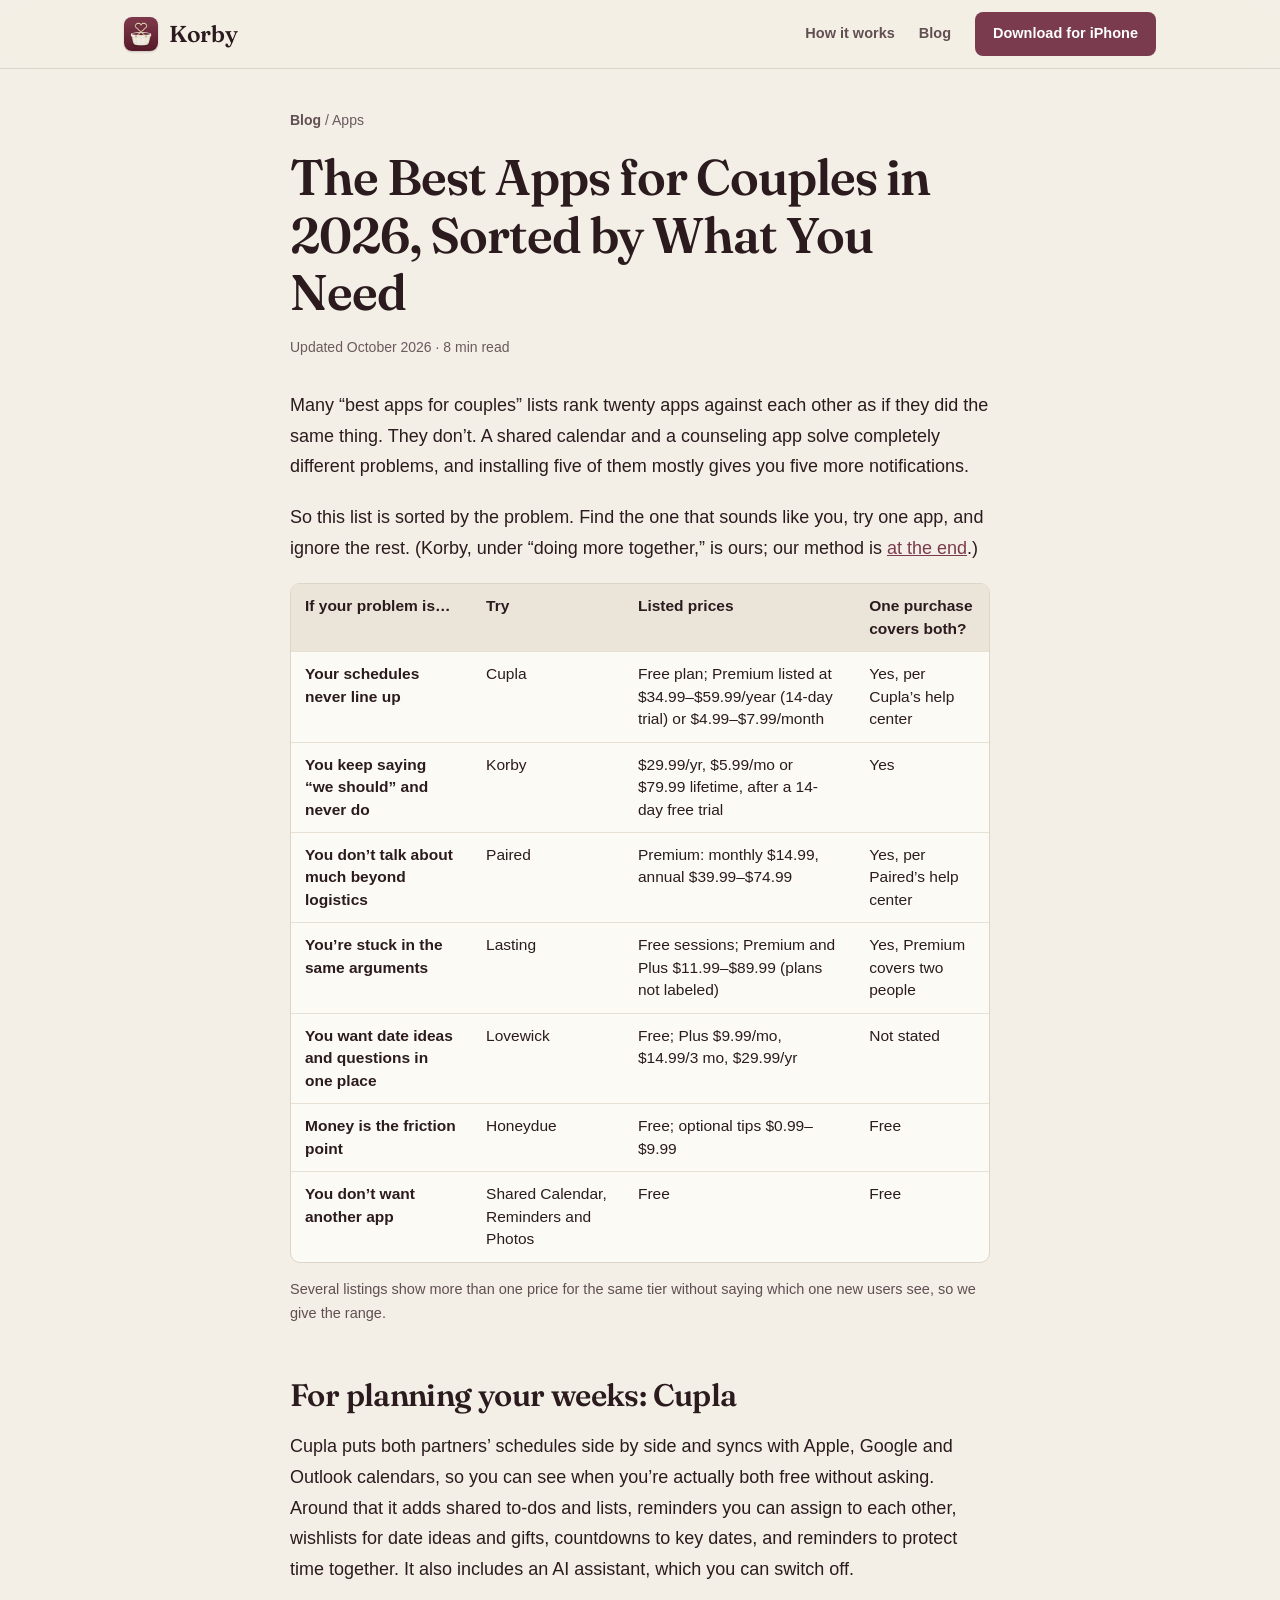
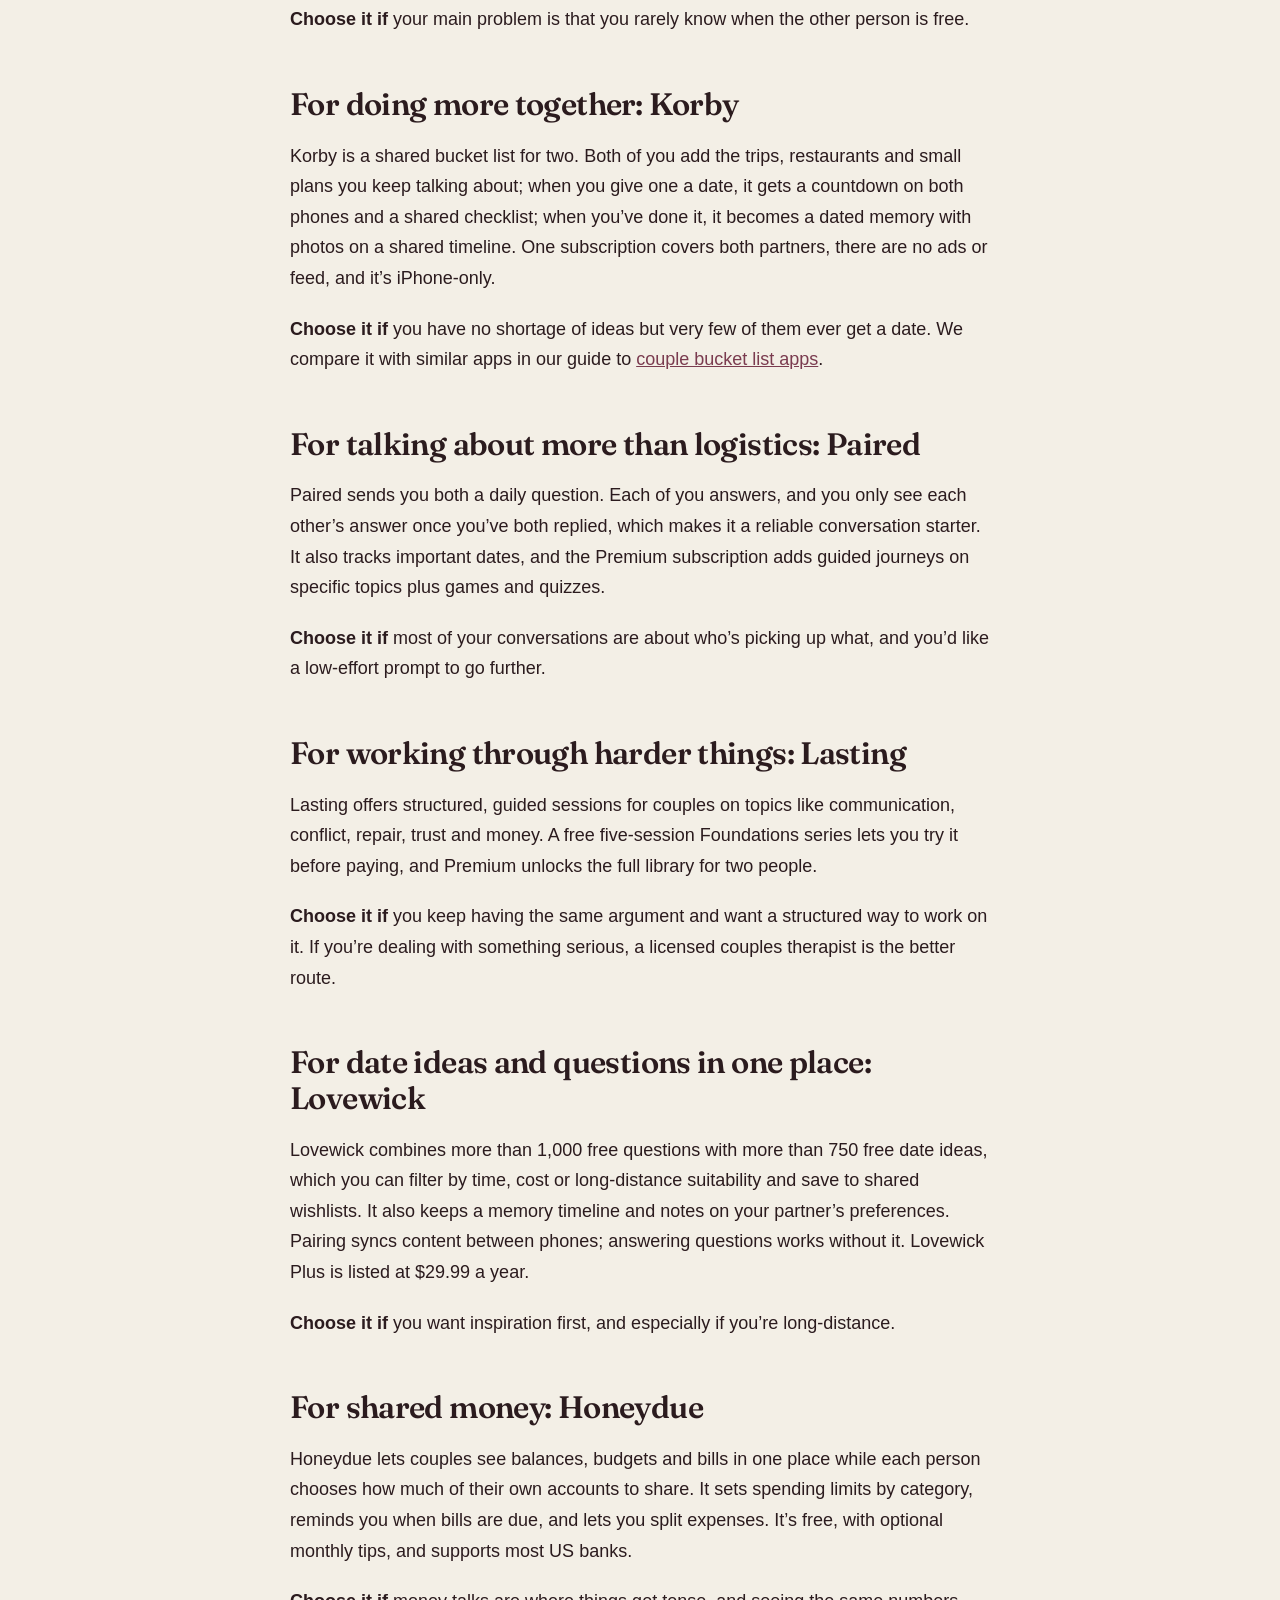
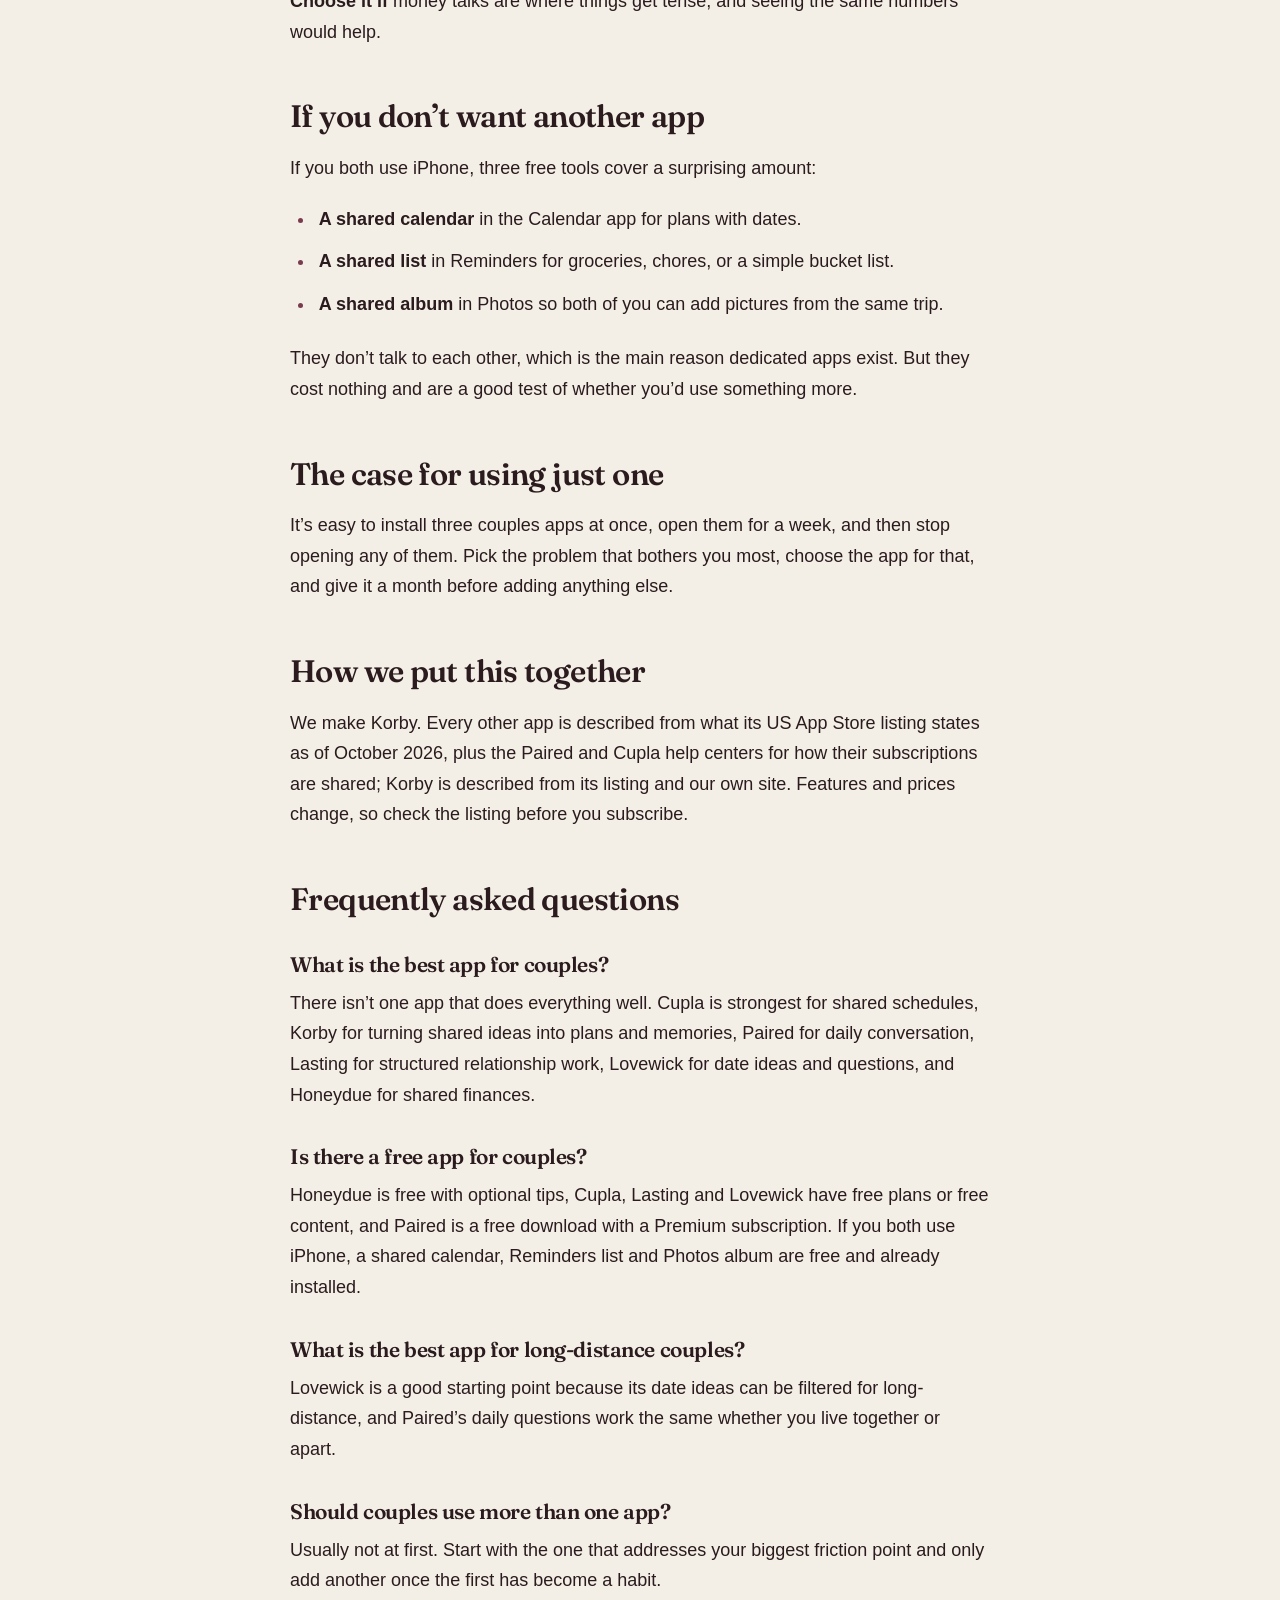
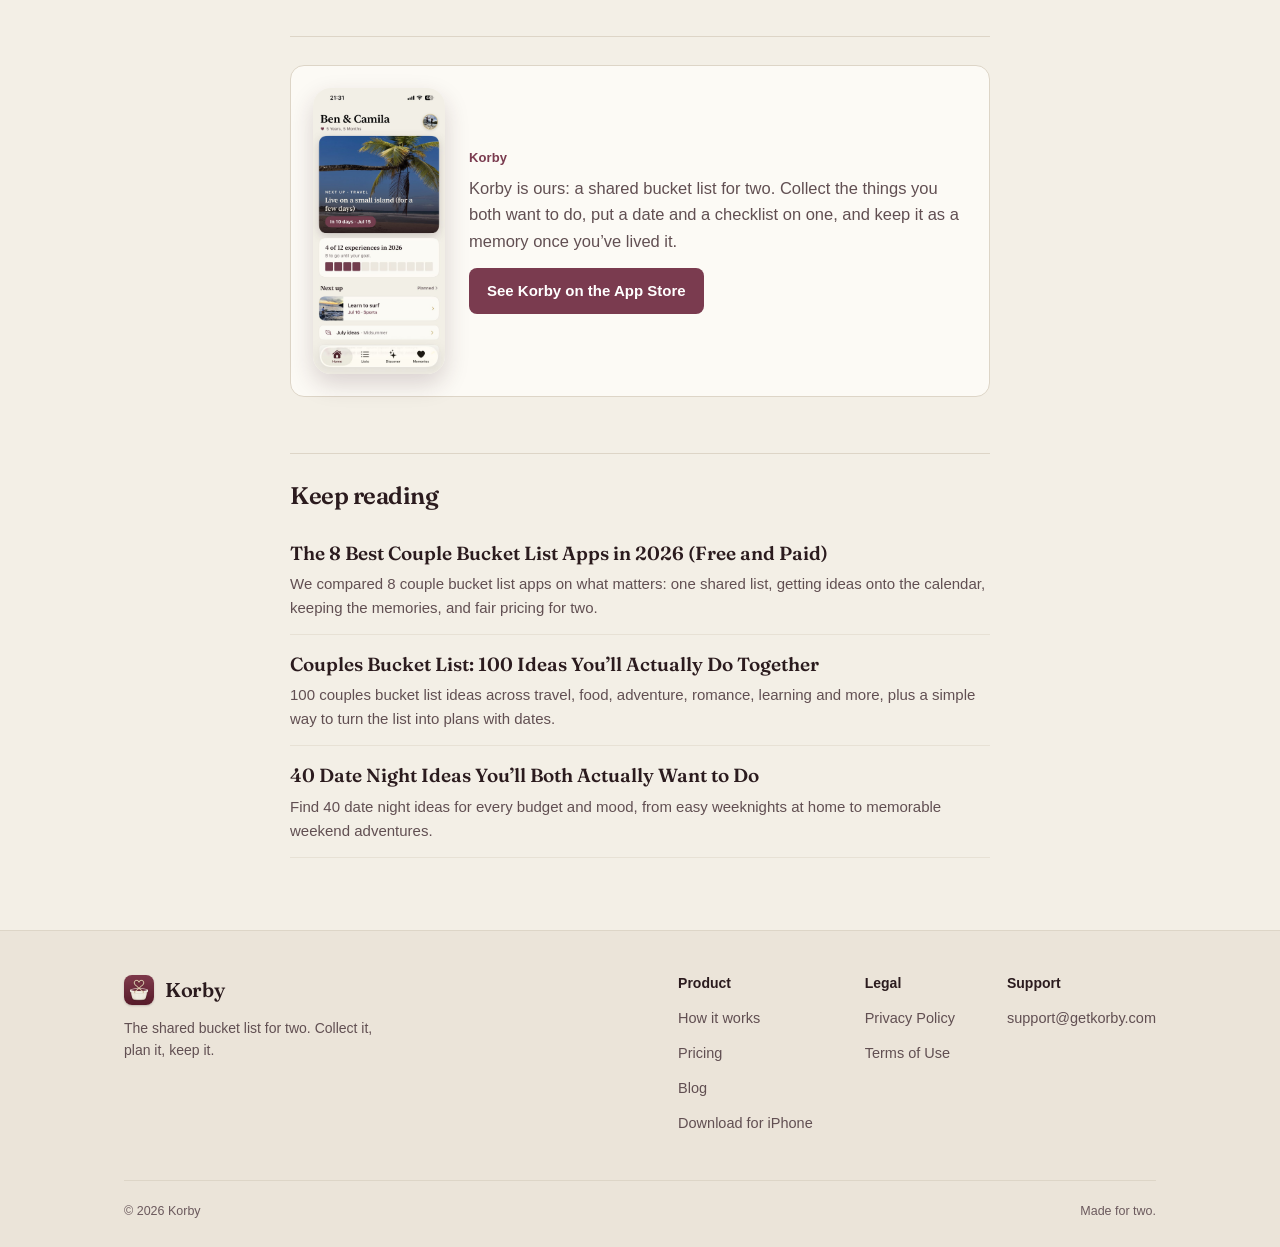
==== commit 0cfe93fe: "Blog: rebuild couple bucket list apps comparison on verified facts Restructures the post on the comm" ====
--- a/best-apps-for-couples/index.html
+++ b/best-apps-for-couples/index.html
@@ -23,7 +23,7 @@
 <meta name="theme-color" content="#241318">
 <script type="application/ld+json">{"@context": "https://schema.org", "@type": "BlogPosting", "headline": "The Best Apps for Couples in 2026, Sorted by What You Need", "description": "The best apps for couples, grouped by the actual problem: planning your weeks, doing more together, talking, working through hard things, money, and the free tools you already have.", "datePublished": "2026-10-12", "dateModified": "2026-10-12", "mainEntityOfPage": "https://getkorby.com/best-apps-for-couples/", "url": "https://getkorby.com/best-apps-for-couples/", "inLanguage": "en-US", "image": "https://getkorby.com/korby-screens-overview.jpg", "keywords": "best apps for couples, apps for couples, couple apps, relationship apps, best couples app 2026", "author": {"@type": "Organization", "name": "Korby", "url": "https://getkorby.com/"}, "publisher": {"@type": "Organization", "name": "Korby", "url": "https://getkorby.com/", "logo": {"@type": "ImageObject", "url": "https://getkorby.com/korby-icon-180.png"}}}</script>
 <script type="application/ld+json">{"@context": "https://schema.org", "@type": "BreadcrumbList", "itemListElement": [{"@type": "ListItem", "position": 1, "name": "Korby", "item": "https://getkorby.com/"}, {"@type": "ListItem", "position": 2, "name": "Blog", "item": "https://getkorby.com/blog/"}, {"@type": "ListItem", "position": 3, "name": "The Best Apps for Couples in 2026, Sorted by What You Need", "item": "https://getkorby.com/best-apps-for-couples/"}]}</script>
-<script type="application/ld+json">{"@context": "https://schema.org", "@type": "FAQPage", "mainEntity": [{"@type": "Question", "name": "What is the best app for couples?", "acceptedAnswer": {"@type": "Answer", "text": "There isn’t one app that does everything well. Cupla is strongest for shared schedules, Korby for turning shared ideas into plans and memories, Paired for daily conversation, Lasting for structured relationship work, Lovewick for date ideas and questions, and Honeydue for shared finances."}}, {"@type": "Question", "name": "Is there a free app for couples?", "acceptedAnswer": {"@type": "Answer", "text": "Honeydue is free with optional tips, Cupla, Lasting and Lovewick have free tiers or free content, and Paired is a free download with a Premium subscription. If you both use iPhone, a shared calendar, Reminders list and Photos album are free and already installed."}}, {"@type": "Question", "name": "What is the best app for long-distance couples?", "acceptedAnswer": {"@type": "Answer", "text": "Lovewick is a good starting point because its date ideas can be filtered for long-distance, and Paired’s daily questions work the same whether you live together or apart."}}, {"@type": "Question", "name": "Should couples use more than one app?", "acceptedAnswer": {"@type": "Answer", "text": "Usually not at first. Start with the one that addresses your biggest friction point and only add another once the first has become a habit."}}]}</script>
+<script type="application/ld+json">{"@context": "https://schema.org", "@type": "FAQPage", "mainEntity": [{"@type": "Question", "name": "What is the best app for couples?", "acceptedAnswer": {"@type": "Answer", "text": "There isn’t one app that does everything well. Cupla is strongest for shared schedules, Korby for turning shared ideas into plans and memories, Paired for daily conversation, Lasting for structured relationship work, Lovewick for date ideas and questions, and Honeydue for shared finances."}}, {"@type": "Question", "name": "Is there a free app for couples?", "acceptedAnswer": {"@type": "Answer", "text": "Honeydue is free with optional tips, Cupla, Lasting and Lovewick have free plans or free content, and Paired is a free download with a Premium subscription. If you both use iPhone, a shared calendar, Reminders list and Photos album are free and already installed."}}, {"@type": "Question", "name": "What is the best app for long-distance couples?", "acceptedAnswer": {"@type": "Answer", "text": "Lovewick is a good starting point because its date ideas can be filtered for long-distance, and Paired’s daily questions work the same whether you live together or apart."}}, {"@type": "Question", "name": "Should couples use more than one app?", "acceptedAnswer": {"@type": "Answer", "text": "Usually not at first. Start with the one that addresses your biggest friction point and only add another once the first has become a habit."}}]}</script>
 </head>
 <body>
 <a class="skip" href="#main">Skip to content</a>
@@ -48,7 +48,7 @@
 <div class="table-scroll"><table>
 <thead><tr><th>If your problem is…</th><th>Try</th><th>Listed prices</th><th>One purchase covers both?</th></tr></thead>
 <tbody>
-<tr><td>Your schedules never line up</td><td>Cupla</td><td>Free tier; monthly $4.99–$14.99, yearly $34.99–$99.99</td><td>Not stated</td></tr>
+<tr><td>Your schedules never line up</td><td>Cupla</td><td>Free plan; Premium listed at $34.99–$59.99/year (14-day trial) or $4.99–$7.99/month</td><td>Yes, per Cupla’s help center</td></tr>
 <tr><td>You keep saying “we should” and never do</td><td>Korby</td><td>$29.99/yr, $5.99/mo or $79.99 lifetime, after a 14-day free trial</td><td>Yes</td></tr>
 <tr><td>You don’t talk about much beyond logistics</td><td>Paired</td><td>Premium: monthly $14.99, annual $39.99–$74.99</td><td>Yes, per Paired’s help center</td></tr>
 <tr><td>You’re stuck in the same arguments</td><td>Lasting</td><td>Free sessions; Premium and Plus $11.99–$89.99 (plans not labeled)</td><td>Yes, Premium covers two people</td></tr>
@@ -86,11 +86,11 @@
 <h2 id="one-app">The case for using just one</h2>
 <p>It’s easy to install three couples apps at once, open them for a week, and then stop opening any of them. Pick the problem that bothers you most, choose the app for that, and give it a month before adding anything else.</p>
 <h2 id="method">How we put this together</h2>
-<p>We make Korby. Every other app is described from what its App Store listing states as of October 2026, plus Paired’s help center for how its subscription is shared; Korby is described from its listing and our own site. Features and prices change, so check the listing before you subscribe.</p>
-<h2 id="faq">Frequently asked questions</h2><h3>What is the best app for couples?</h3><p>There isn’t one app that does everything well. Cupla is strongest for shared schedules, Korby for turning shared ideas into plans and memories, Paired for daily conversation, Lasting for structured relationship work, Lovewick for date ideas and questions, and Honeydue for shared finances.</p><h3>Is there a free app for couples?</h3><p>Honeydue is free with optional tips, Cupla, Lasting and Lovewick have free tiers or free content, and Paired is a free download with a Premium subscription. If you both use iPhone, a shared calendar, Reminders list and Photos album are free and already installed.</p><h3>What is the best app for long-distance couples?</h3><p>Lovewick is a good starting point because its date ideas can be filtered for long-distance, and Paired’s daily questions work the same whether you live together or apart.</p><h3>Should couples use more than one app?</h3><p>Usually not at first. Start with the one that addresses your biggest friction point and only add another once the first has become a habit.</p>
+<p>We make Korby. Every other app is described from what its US App Store listing states as of October 2026, plus the Paired and Cupla help centers for how their subscriptions are shared; Korby is described from its listing and our own site. Features and prices change, so check the listing before you subscribe.</p>
+<h2 id="faq">Frequently asked questions</h2><h3>What is the best app for couples?</h3><p>There isn’t one app that does everything well. Cupla is strongest for shared schedules, Korby for turning shared ideas into plans and memories, Paired for daily conversation, Lasting for structured relationship work, Lovewick for date ideas and questions, and Honeydue for shared finances.</p><h3>Is there a free app for couples?</h3><p>Honeydue is free with optional tips, Cupla, Lasting and Lovewick have free plans or free content, and Paired is a free download with a Premium subscription. If you both use iPhone, a shared calendar, Reminders list and Photos album are free and already installed.</p><h3>What is the best app for long-distance couples?</h3><p>Lovewick is a good starting point because its date ideas can be filtered for long-distance, and Paired’s daily questions work the same whether you live together or apart.</p><h3>Should couples use more than one app?</h3><p>Usually not at first. Start with the one that addresses your biggest friction point and only add another once the first has become a habit.</p>
 <hr class="sep"><aside class="korby-note" aria-label="About Korby"><img src="/home.jpg" alt="Korby home screen showing the next planned experience and a yearly count" width="760" height="1647" loading="lazy" decoding="async"><div><p class="label">Korby</p><p>Korby is ours: a shared bucket list for two. Collect the things you both want to do, put a date and a checklist on one, and keep it as a memory once you’ve lived it.</p><a class="btn btn-primary" href="https://apps.apple.com/us/app/korby-couple-bucket-list/id6770281862">See Korby on the App Store</a></div></aside>
   </div>
-  <section class="related" aria-label="Related guides"><h2>Keep reading</h2><ul><li><a href="/couple-bucket-list-apps/">The 7 Best Couple Bucket List Apps in 2026, Compared</a><span>A comparison of couple bucket list apps for iPhone: how partners share the list, what each costs, and which one fits how you two actually plan.</span></li><li><a href="/couples-bucket-list-ideas/">Couples Bucket List: 100 Ideas You’ll Actually Do Together</a><span>100 couples bucket list ideas across travel, food, adventure, romance, learning and more, plus a simple way to turn the list into plans with dates.</span></li><li><a href="/date-night-ideas/">40 Date Night Ideas You’ll Both Actually Want to Do</a><span>Find 40 date night ideas for every budget and mood, from easy weeknights at home to memorable weekend adventures.</span></li></ul></section>
+  <section class="related" aria-label="Related guides"><h2>Keep reading</h2><ul><li><a href="/couple-bucket-list-apps/">The 8 Best Couple Bucket List Apps in 2026 (Free and Paid)</a><span>We compared 8 couple bucket list apps on what matters: one shared list, getting ideas onto the calendar, keeping the memories, and fair pricing for two.</span></li><li><a href="/couples-bucket-list-ideas/">Couples Bucket List: 100 Ideas You’ll Actually Do Together</a><span>100 couples bucket list ideas across travel, food, adventure, romance, learning and more, plus a simple way to turn the list into plans with dates.</span></li><li><a href="/date-night-ideas/">40 Date Night Ideas You’ll Both Actually Want to Do</a><span>Find 40 date night ideas for every budget and mood, from easy weeknights at home to memorable weekend adventures.</span></li></ul></section>
 </article>
 </main>
 <footer>
--- a/blog/blog.css
+++ b/blog/blog.css
@@ -111,3 +111,16 @@
 .prose table.matrix td.n{color:var(--inkSoft)}
 .prose table.matrix th:nth-child(2),.prose table.matrix td:nth-child(2){background:var(--roseWash)}
 .prose .table-note{font-size:14.5px;color:var(--inkSoft);margin:-14px 0 28px}
+.prose dl.app-meta{display:grid;grid-template-columns:repeat(3,1fr);gap:0;margin:8px 0 28px;border:1px solid var(--line);border-radius:10px;background:var(--surface);overflow:hidden}
+.prose dl.app-meta div{padding:12px 14px;border-right:1px solid var(--lineSoft)}
+.prose dl.app-meta div:last-child{border-right:0}
+.prose dl.app-meta dt{font-size:12.5px;font-weight:650;color:var(--wine);letter-spacing:.01em;margin-bottom:3px}
+.prose dl.app-meta dd{font-size:15px;line-height:1.45;color:var(--ink)}
+@media(max-width:600px){.prose dl.app-meta{grid-template-columns:1fr}.prose dl.app-meta div{border-right:0;border-bottom:1px solid var(--lineSoft)}.prose dl.app-meta div:last-child{border-bottom:0}}
+.prose figure.shot{margin:4px 0 24px;display:flex;gap:20px;align-items:center;background:var(--surface);border:1px solid var(--line);border-radius:14px;padding:18px}
+.prose figure.shot img{width:150px;height:auto;border-radius:18px;box-shadow:0 10px 24px rgba(60,30,40,.18)}
+.prose figure.shot figcaption{font-size:15.5px;color:var(--inkSoft);line-height:1.55}
+@media(max-width:520px){.prose figure.shot{flex-direction:column;align-items:flex-start}.prose figure.shot img{width:130px}}
+.prose .inline-cta{display:flex;flex-wrap:wrap;align-items:center;gap:12px 16px;margin:4px 0 36px}
+.prose .inline-cta .btn{color:#fff;text-decoration:none}
+.prose .inline-cta span{font-size:15px;color:var(--inkSoft)}
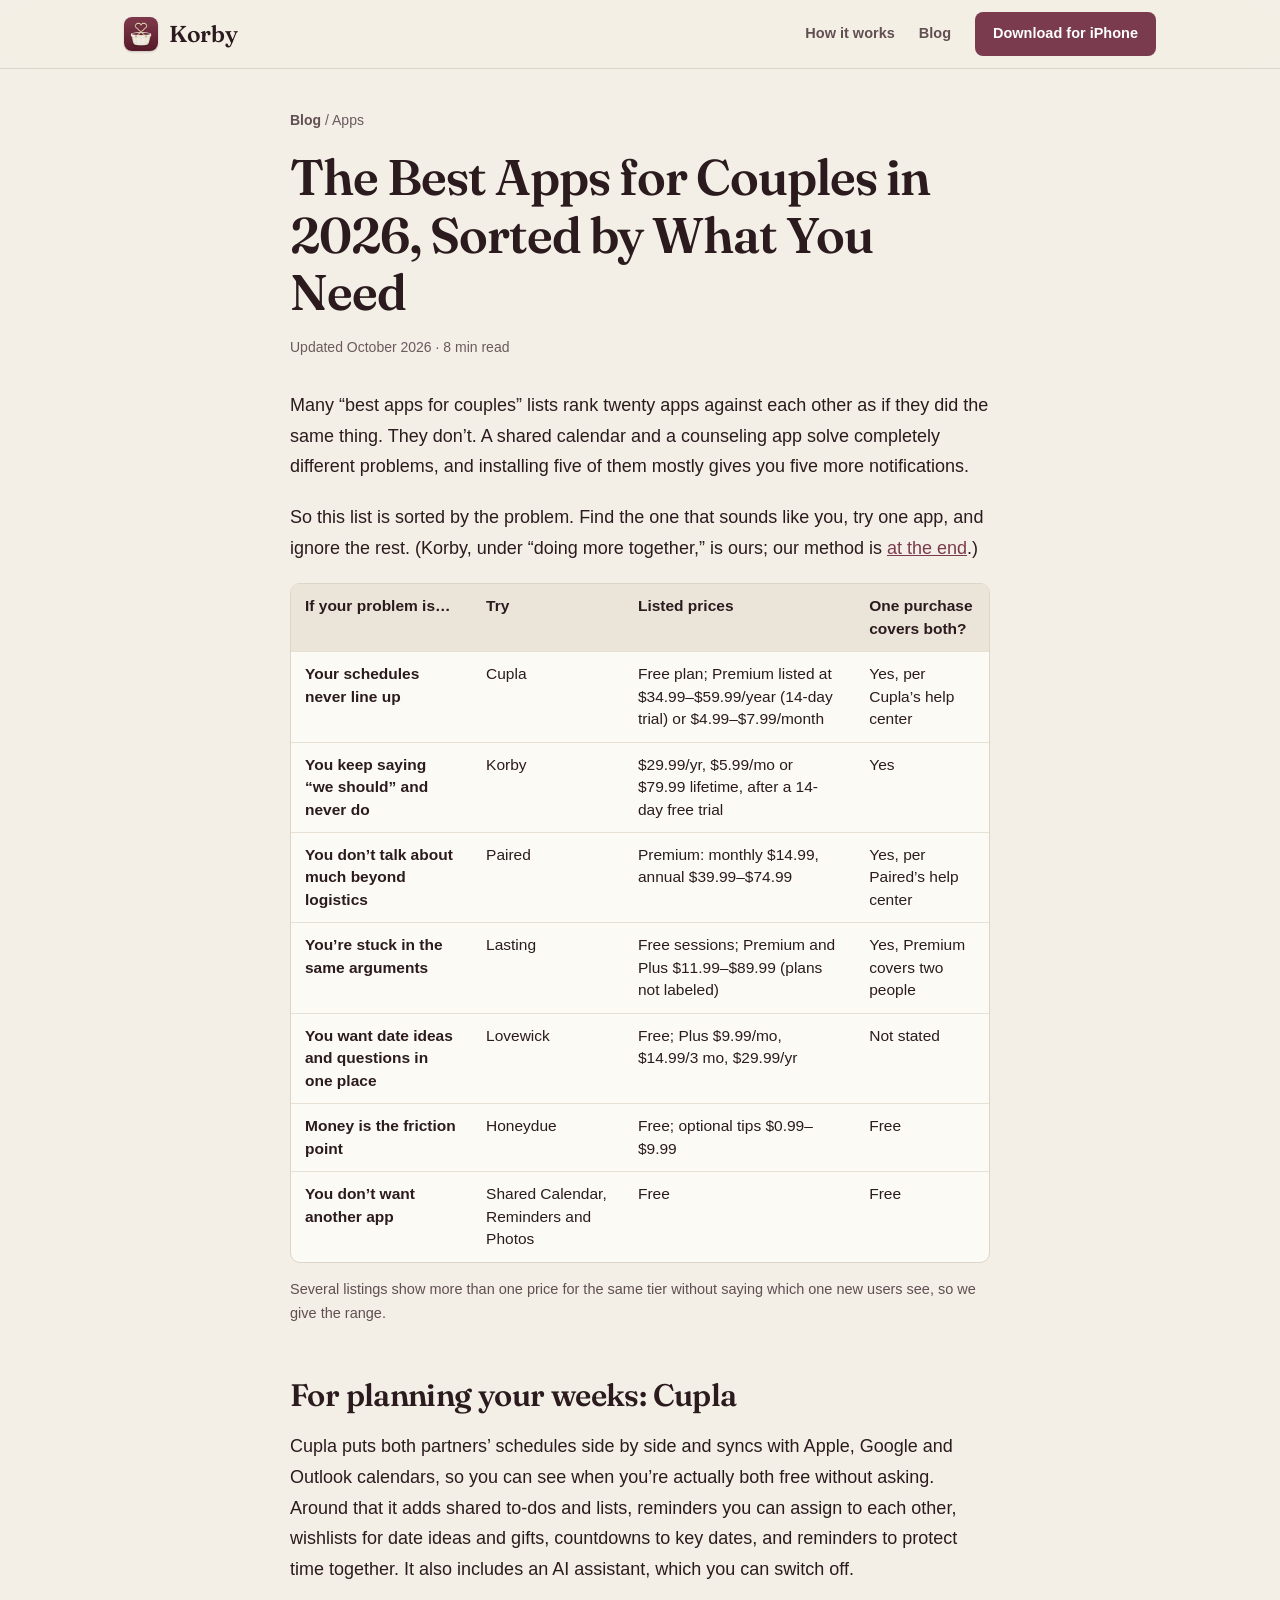
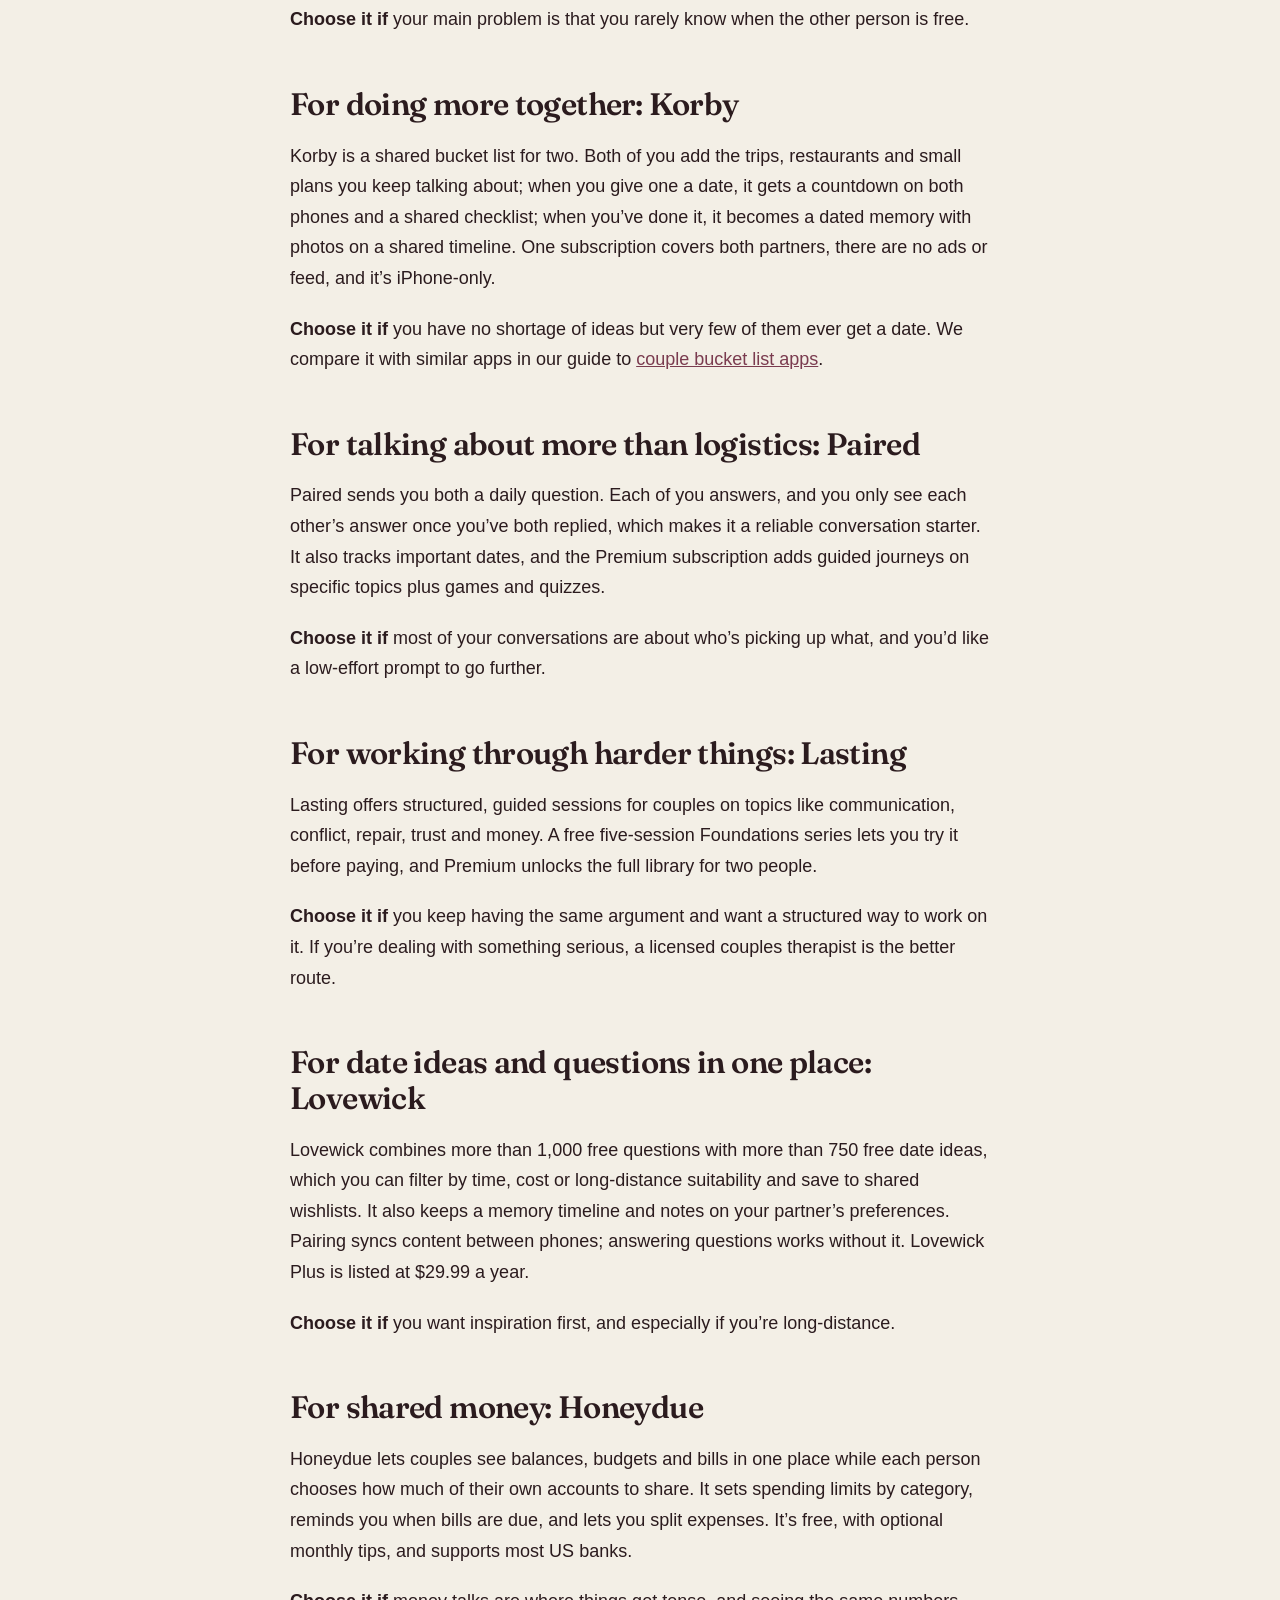
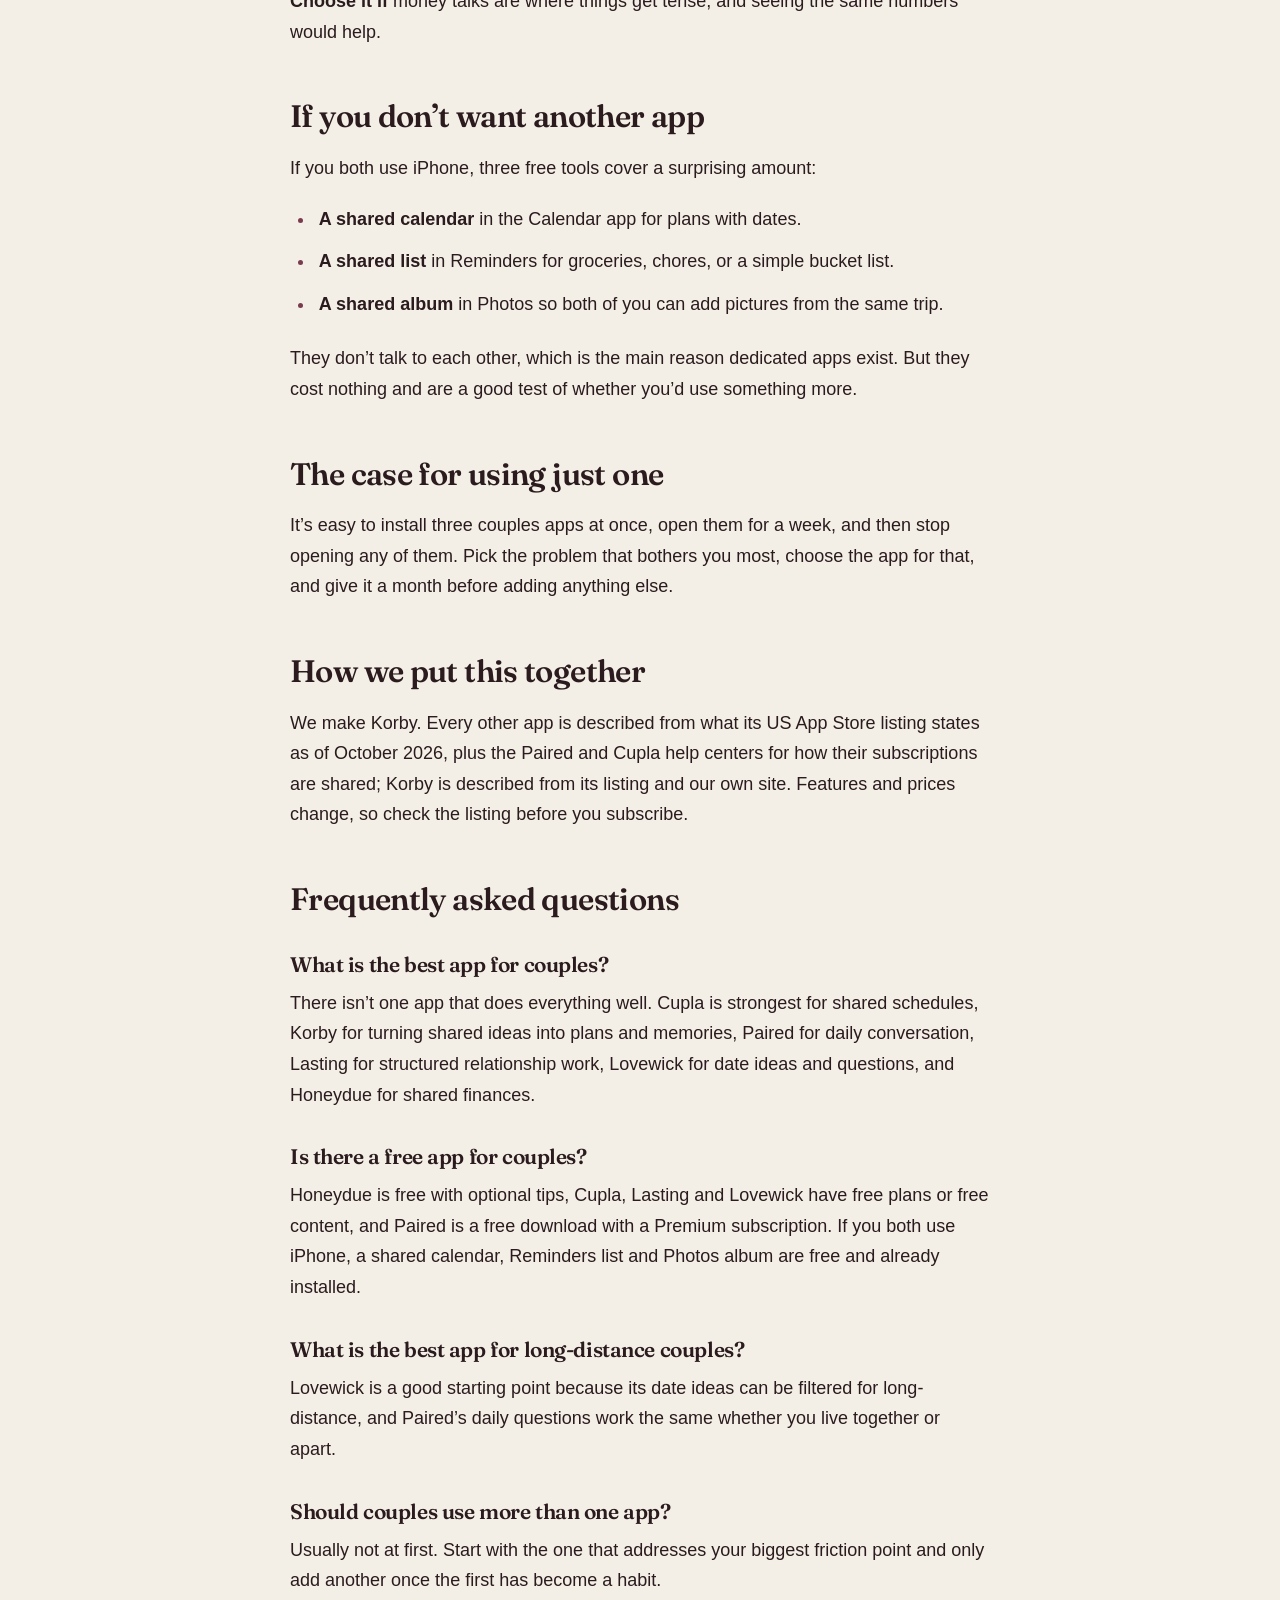
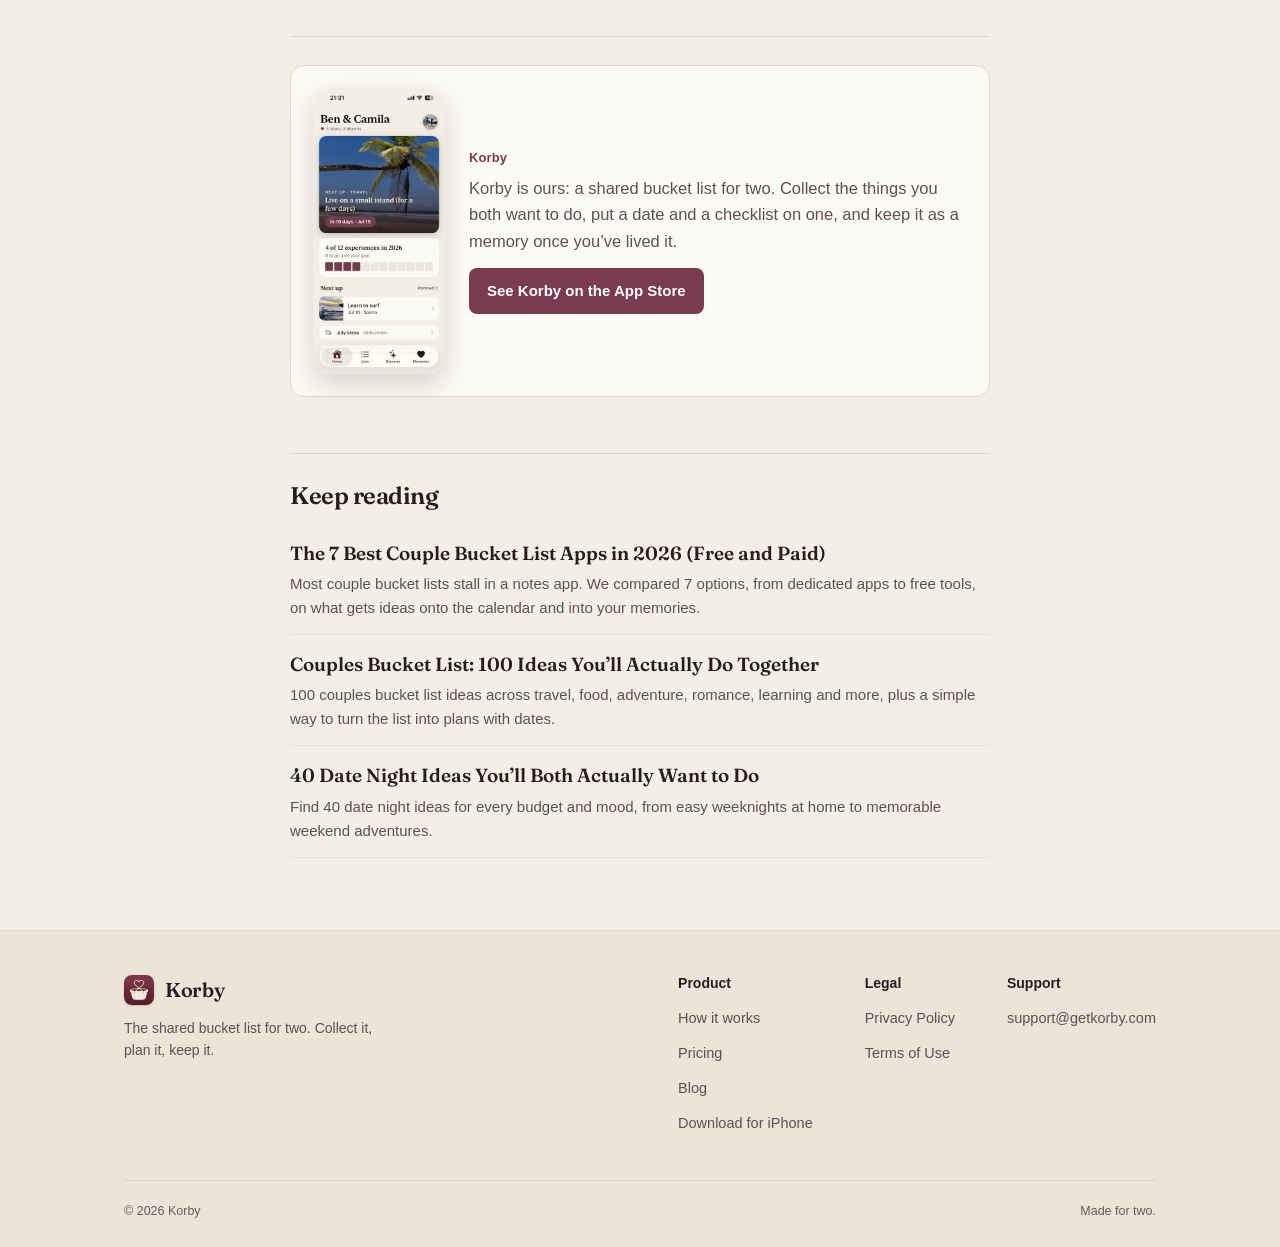
==== commit 8b373e80: "Blog: reposition bucket list comparison against real alternatives Compares Korby with Cupla, Lovewic" ====
--- a/best-apps-for-couples/index.html
+++ b/best-apps-for-couples/index.html
@@ -21,6 +21,7 @@
 <link href="https://fonts.googleapis.com/css2?family=Fraunces:opsz,wght@9..144,400;9..144,500;9..144,600;9..144,700&display=swap" rel="stylesheet">
 <link rel="stylesheet" href="/blog/blog.css">
 <meta name="theme-color" content="#241318">
+<meta name="apple-itunes-app" content="app-id=6770281862">
 <script type="application/ld+json">{"@context": "https://schema.org", "@type": "BlogPosting", "headline": "The Best Apps for Couples in 2026, Sorted by What You Need", "description": "The best apps for couples, grouped by the actual problem: planning your weeks, doing more together, talking, working through hard things, money, and the free tools you already have.", "datePublished": "2026-10-12", "dateModified": "2026-10-12", "mainEntityOfPage": "https://getkorby.com/best-apps-for-couples/", "url": "https://getkorby.com/best-apps-for-couples/", "inLanguage": "en-US", "image": "https://getkorby.com/korby-screens-overview.jpg", "keywords": "best apps for couples, apps for couples, couple apps, relationship apps, best couples app 2026", "author": {"@type": "Organization", "name": "Korby", "url": "https://getkorby.com/"}, "publisher": {"@type": "Organization", "name": "Korby", "url": "https://getkorby.com/", "logo": {"@type": "ImageObject", "url": "https://getkorby.com/korby-icon-180.png"}}}</script>
 <script type="application/ld+json">{"@context": "https://schema.org", "@type": "BreadcrumbList", "itemListElement": [{"@type": "ListItem", "position": 1, "name": "Korby", "item": "https://getkorby.com/"}, {"@type": "ListItem", "position": 2, "name": "Blog", "item": "https://getkorby.com/blog/"}, {"@type": "ListItem", "position": 3, "name": "The Best Apps for Couples in 2026, Sorted by What You Need", "item": "https://getkorby.com/best-apps-for-couples/"}]}</script>
 <script type="application/ld+json">{"@context": "https://schema.org", "@type": "FAQPage", "mainEntity": [{"@type": "Question", "name": "What is the best app for couples?", "acceptedAnswer": {"@type": "Answer", "text": "There isn’t one app that does everything well. Cupla is strongest for shared schedules, Korby for turning shared ideas into plans and memories, Paired for daily conversation, Lasting for structured relationship work, Lovewick for date ideas and questions, and Honeydue for shared finances."}}, {"@type": "Question", "name": "Is there a free app for couples?", "acceptedAnswer": {"@type": "Answer", "text": "Honeydue is free with optional tips, Cupla, Lasting and Lovewick have free plans or free content, and Paired is a free download with a Premium subscription. If you both use iPhone, a shared calendar, Reminders list and Photos album are free and already installed."}}, {"@type": "Question", "name": "What is the best app for long-distance couples?", "acceptedAnswer": {"@type": "Answer", "text": "Lovewick is a good starting point because its date ideas can be filtered for long-distance, and Paired’s daily questions work the same whether you live together or apart."}}, {"@type": "Question", "name": "Should couples use more than one app?", "acceptedAnswer": {"@type": "Answer", "text": "Usually not at first. Start with the one that addresses your biggest friction point and only add another once the first has become a habit."}}]}</script>
@@ -90,7 +91,7 @@
 <h2 id="faq">Frequently asked questions</h2><h3>What is the best app for couples?</h3><p>There isn’t one app that does everything well. Cupla is strongest for shared schedules, Korby for turning shared ideas into plans and memories, Paired for daily conversation, Lasting for structured relationship work, Lovewick for date ideas and questions, and Honeydue for shared finances.</p><h3>Is there a free app for couples?</h3><p>Honeydue is free with optional tips, Cupla, Lasting and Lovewick have free plans or free content, and Paired is a free download with a Premium subscription. If you both use iPhone, a shared calendar, Reminders list and Photos album are free and already installed.</p><h3>What is the best app for long-distance couples?</h3><p>Lovewick is a good starting point because its date ideas can be filtered for long-distance, and Paired’s daily questions work the same whether you live together or apart.</p><h3>Should couples use more than one app?</h3><p>Usually not at first. Start with the one that addresses your biggest friction point and only add another once the first has become a habit.</p>
 <hr class="sep"><aside class="korby-note" aria-label="About Korby"><img src="/home.jpg" alt="Korby home screen showing the next planned experience and a yearly count" width="760" height="1647" loading="lazy" decoding="async"><div><p class="label">Korby</p><p>Korby is ours: a shared bucket list for two. Collect the things you both want to do, put a date and a checklist on one, and keep it as a memory once you’ve lived it.</p><a class="btn btn-primary" href="https://apps.apple.com/us/app/korby-couple-bucket-list/id6770281862">See Korby on the App Store</a></div></aside>
   </div>
-  <section class="related" aria-label="Related guides"><h2>Keep reading</h2><ul><li><a href="/couple-bucket-list-apps/">The 8 Best Couple Bucket List Apps in 2026 (Free and Paid)</a><span>We compared 8 couple bucket list apps on what matters: one shared list, getting ideas onto the calendar, keeping the memories, and fair pricing for two.</span></li><li><a href="/couples-bucket-list-ideas/">Couples Bucket List: 100 Ideas You’ll Actually Do Together</a><span>100 couples bucket list ideas across travel, food, adventure, romance, learning and more, plus a simple way to turn the list into plans with dates.</span></li><li><a href="/date-night-ideas/">40 Date Night Ideas You’ll Both Actually Want to Do</a><span>Find 40 date night ideas for every budget and mood, from easy weeknights at home to memorable weekend adventures.</span></li></ul></section>
+  <section class="related" aria-label="Related guides"><h2>Keep reading</h2><ul><li><a href="/couple-bucket-list-apps/">The 7 Best Couple Bucket List Apps in 2026 (Free and Paid)</a><span>Most couple bucket lists stall in a notes app. We compared 7 options, from dedicated apps to free tools, on what gets ideas onto the calendar and into your memories.</span></li><li><a href="/couples-bucket-list-ideas/">Couples Bucket List: 100 Ideas You’ll Actually Do Together</a><span>100 couples bucket list ideas across travel, food, adventure, romance, learning and more, plus a simple way to turn the list into plans with dates.</span></li><li><a href="/date-night-ideas/">40 Date Night Ideas You’ll Both Actually Want to Do</a><span>Find 40 date night ideas for every budget and mood, from easy weeknights at home to memorable weekend adventures.</span></li></ul></section>
 </article>
 </main>
 <footer>
--- a/blog/blog.css
+++ b/blog/blog.css
@@ -124,3 +124,12 @@
 .prose .inline-cta{display:flex;flex-wrap:wrap;align-items:center;gap:12px 16px;margin:4px 0 36px}
 .prose .inline-cta .btn{color:#fff;text-decoration:none}
 .prose .inline-cta span{font-size:15px;color:var(--inkSoft)}
+.prose tr.pick td{background:var(--roseWash)}
+.picker{margin:8px 0 36px;padding:20px 22px;background:var(--surface);border:1px solid var(--line);border-radius:14px}
+.picker-title{font-family:var(--serif);font-size:21px;font-weight:600;margin:0 0 14px!important}
+.picker-q{display:flex;flex-wrap:wrap;gap:8px 10px;align-items:center;margin:0 0 12px}
+.picker-q>span{width:100%;font-size:13px;font-weight:650;color:var(--wine)}
+.picker label{font-size:15px;display:inline-flex;align-items:center;gap:7px;padding:8px 12px;border:1px solid var(--line);border-radius:999px;background:var(--ivory);cursor:pointer}
+.picker label:has(input:checked){border-color:var(--wine);background:var(--roseWash)}
+.picker input{accent-color:var(--wine)}
+.picker-result{margin:16px 0 0!important;padding-top:14px;border-top:1px solid var(--lineSoft);font-size:16.5px}
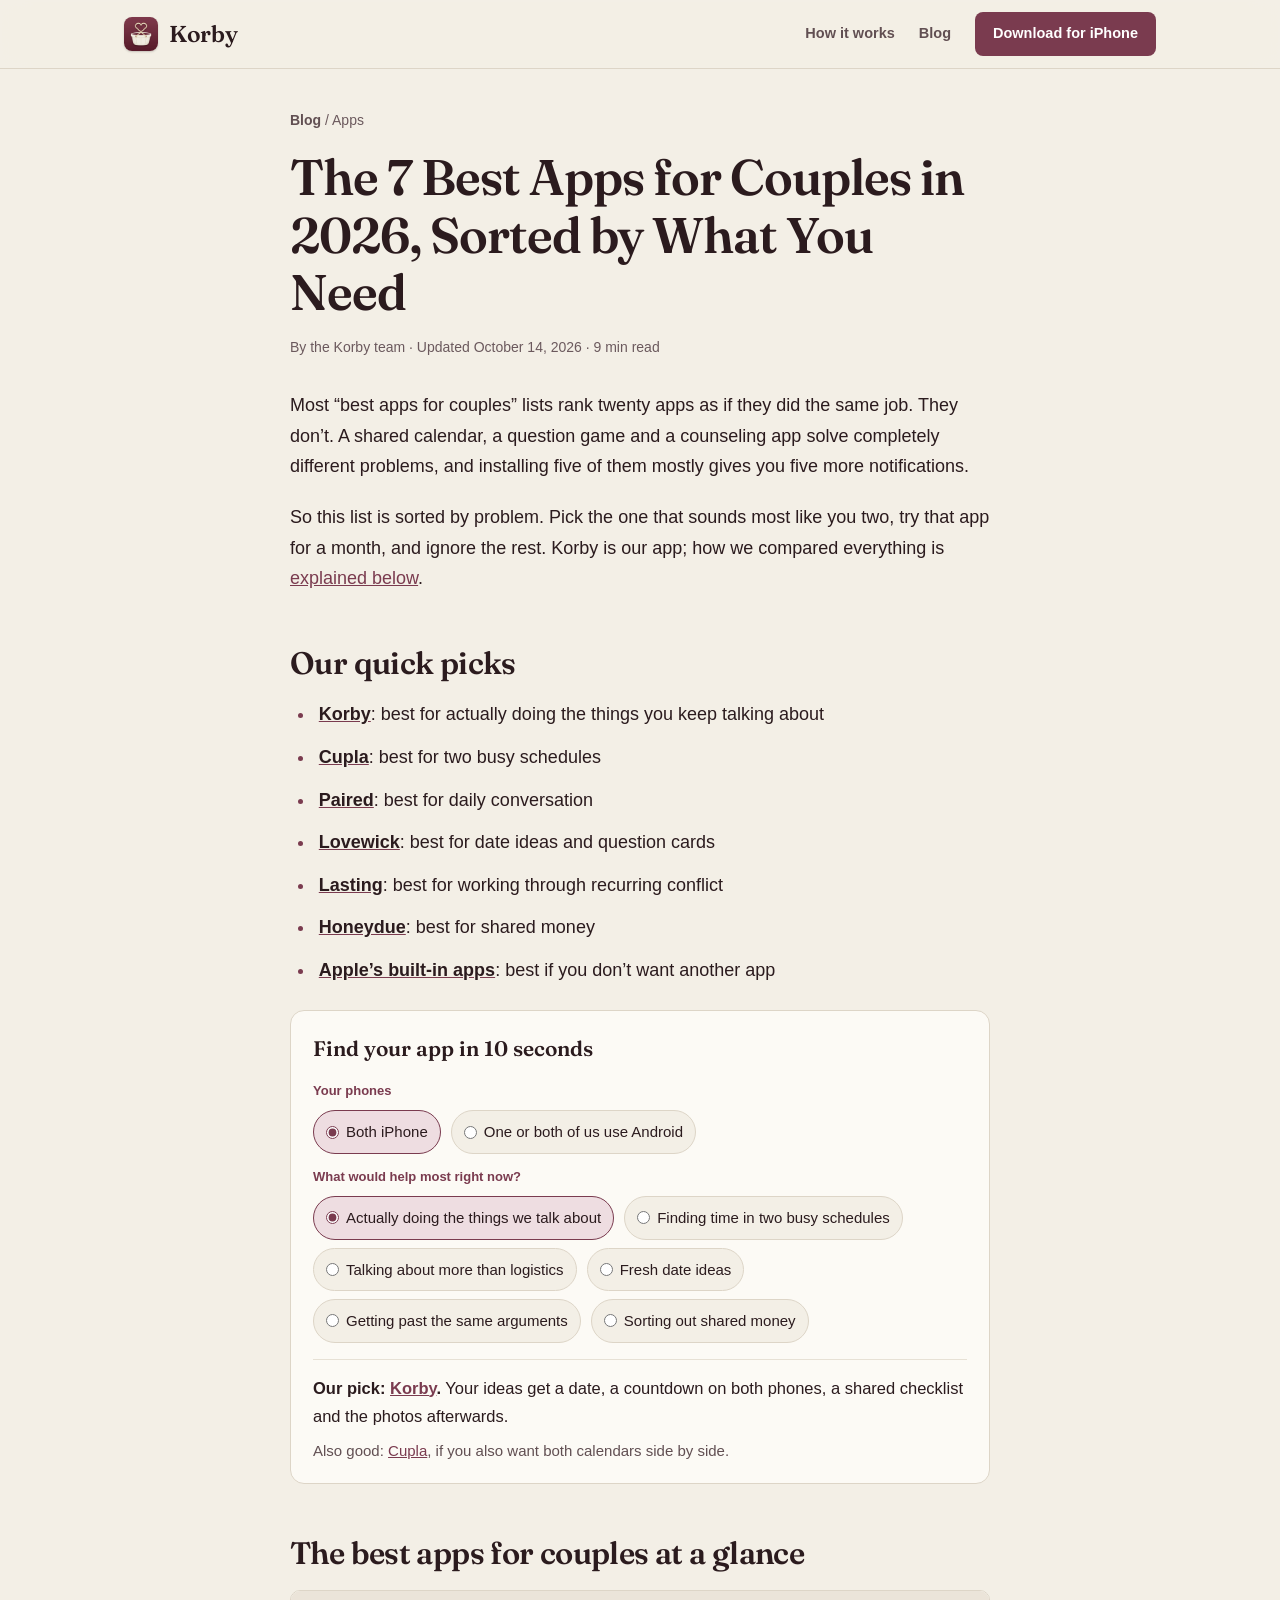
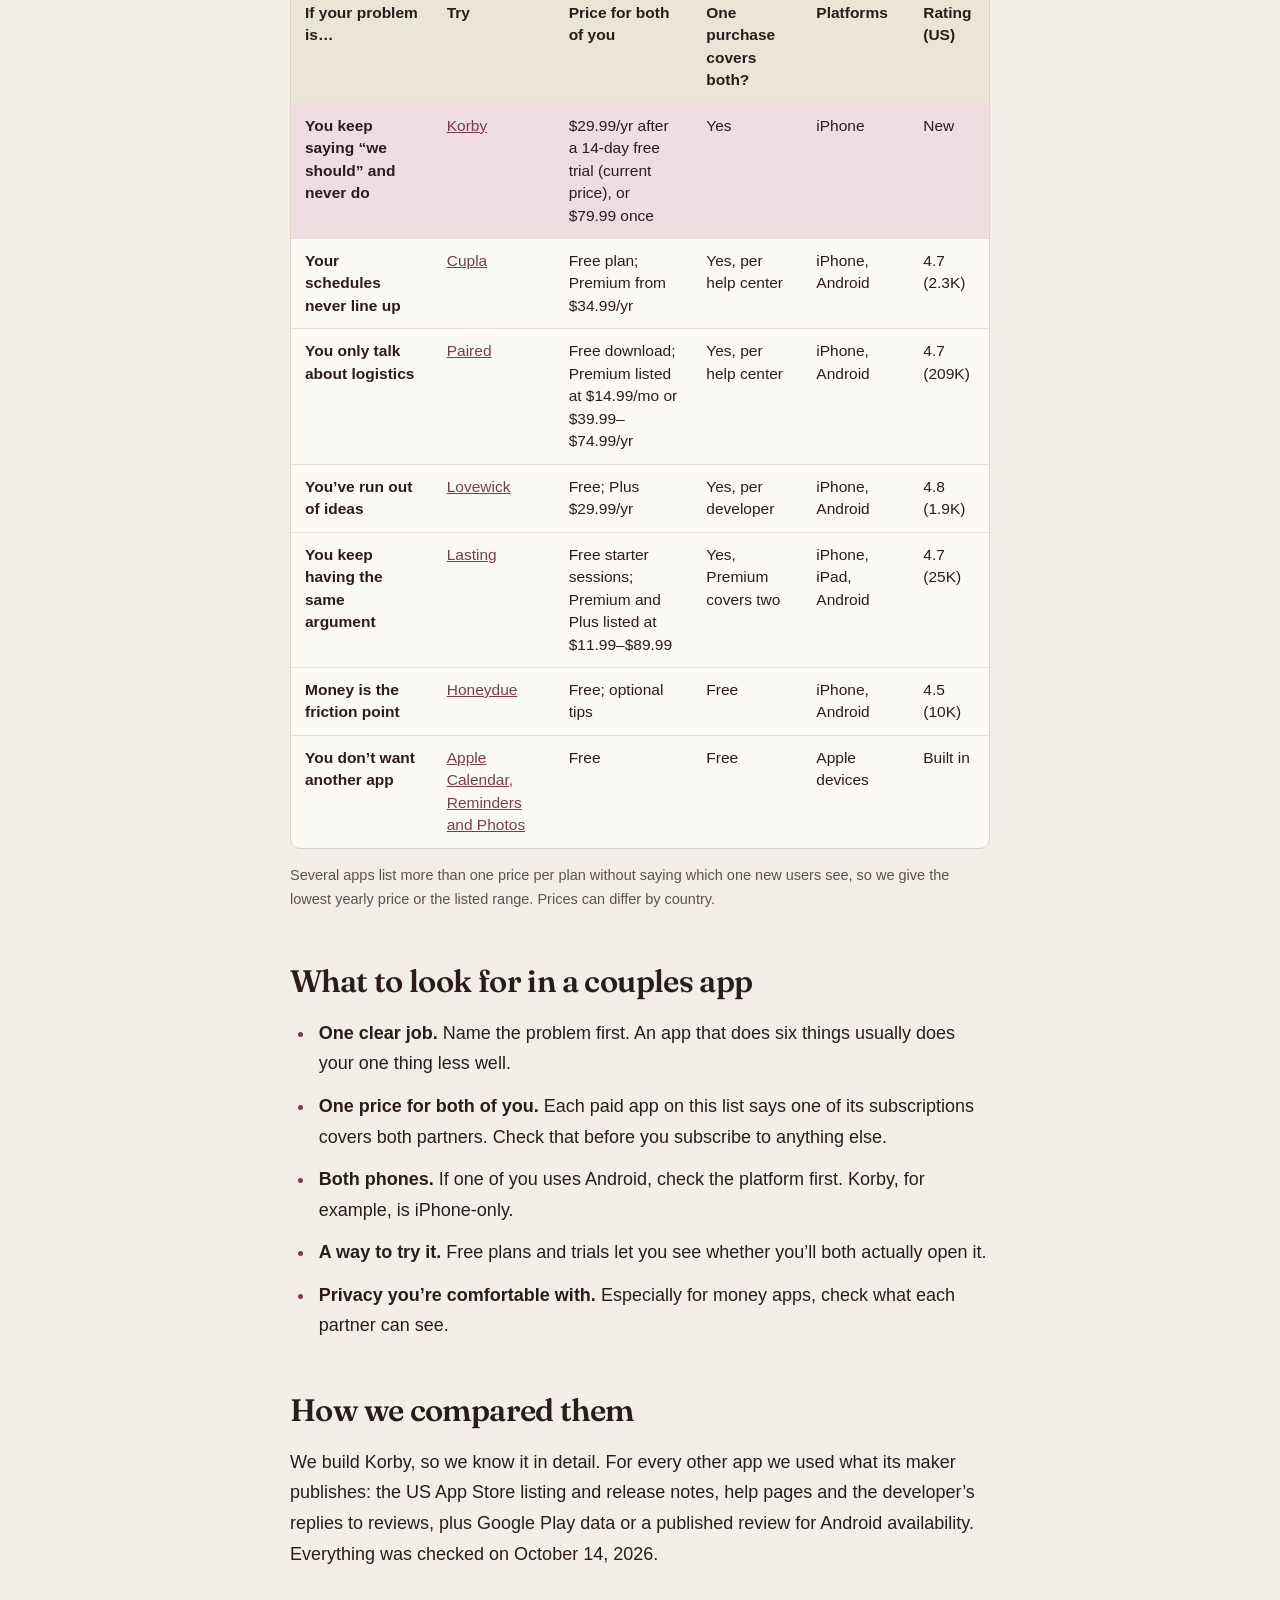
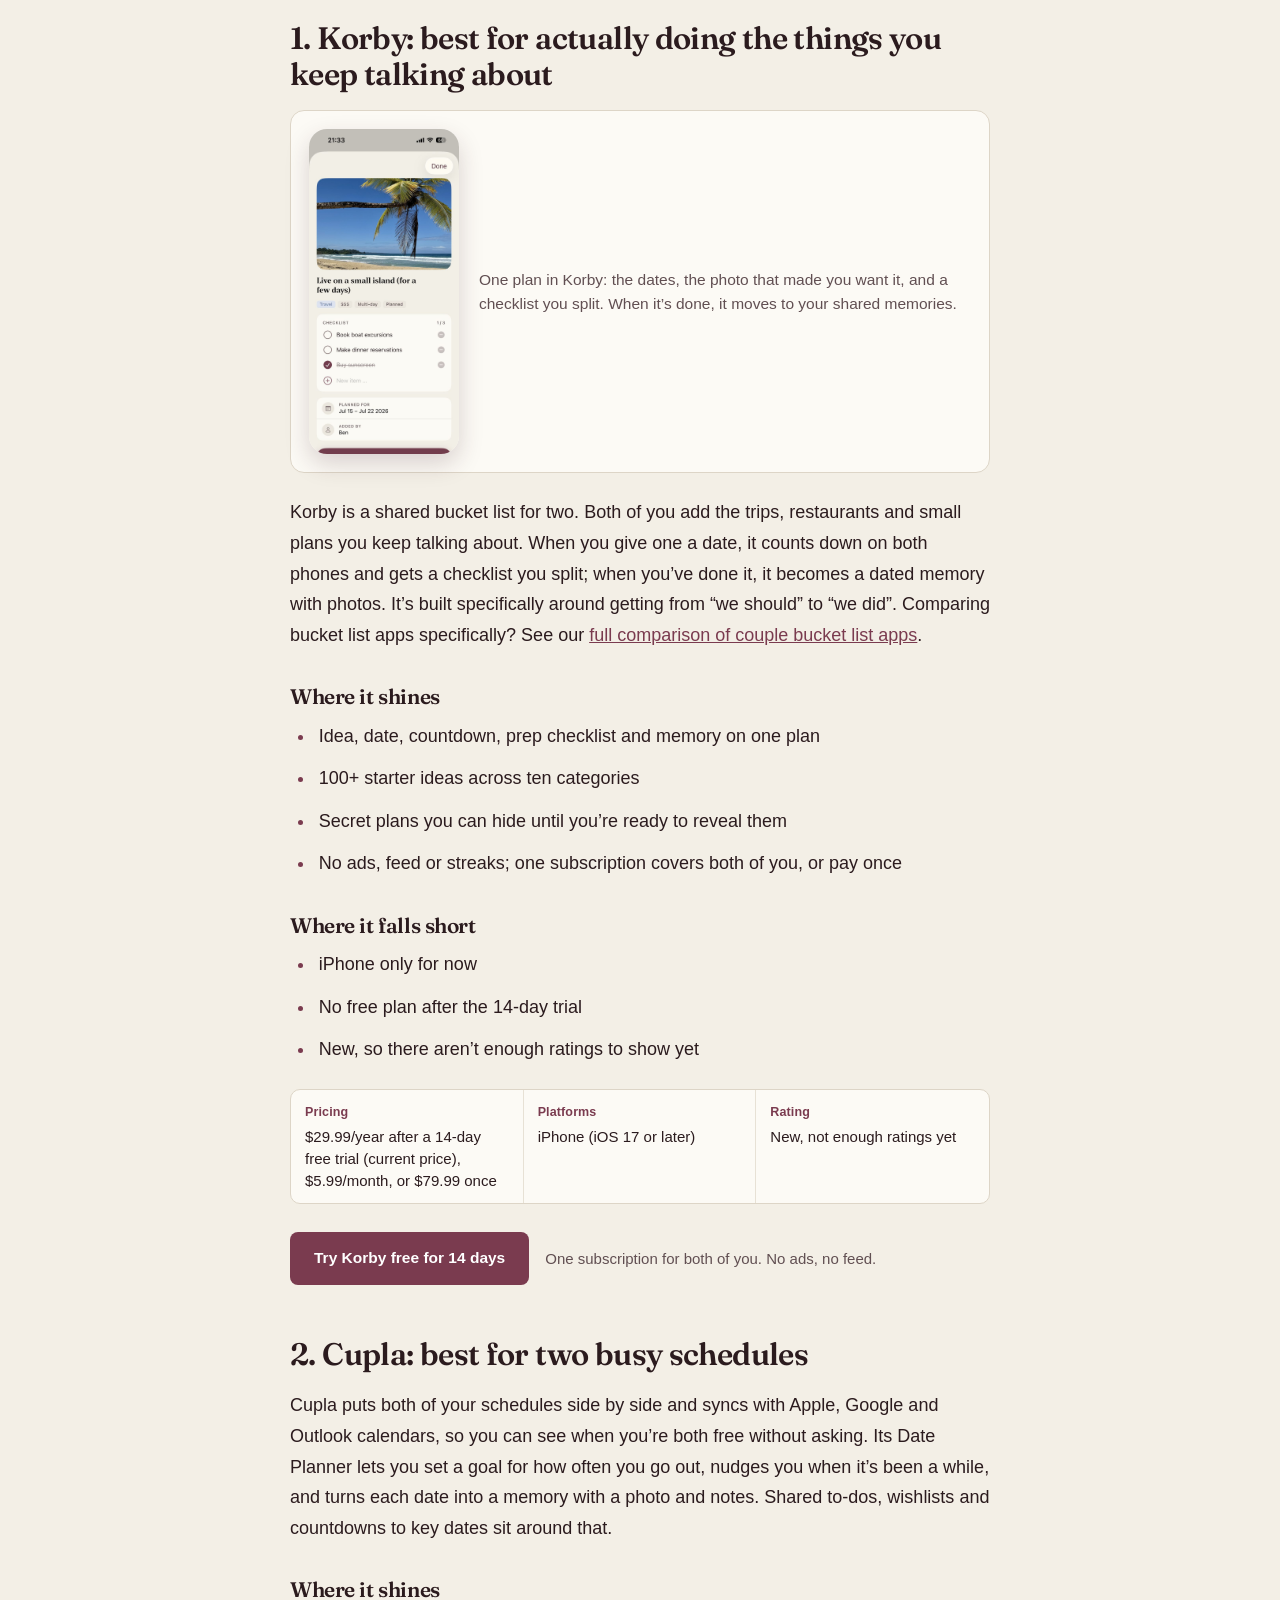
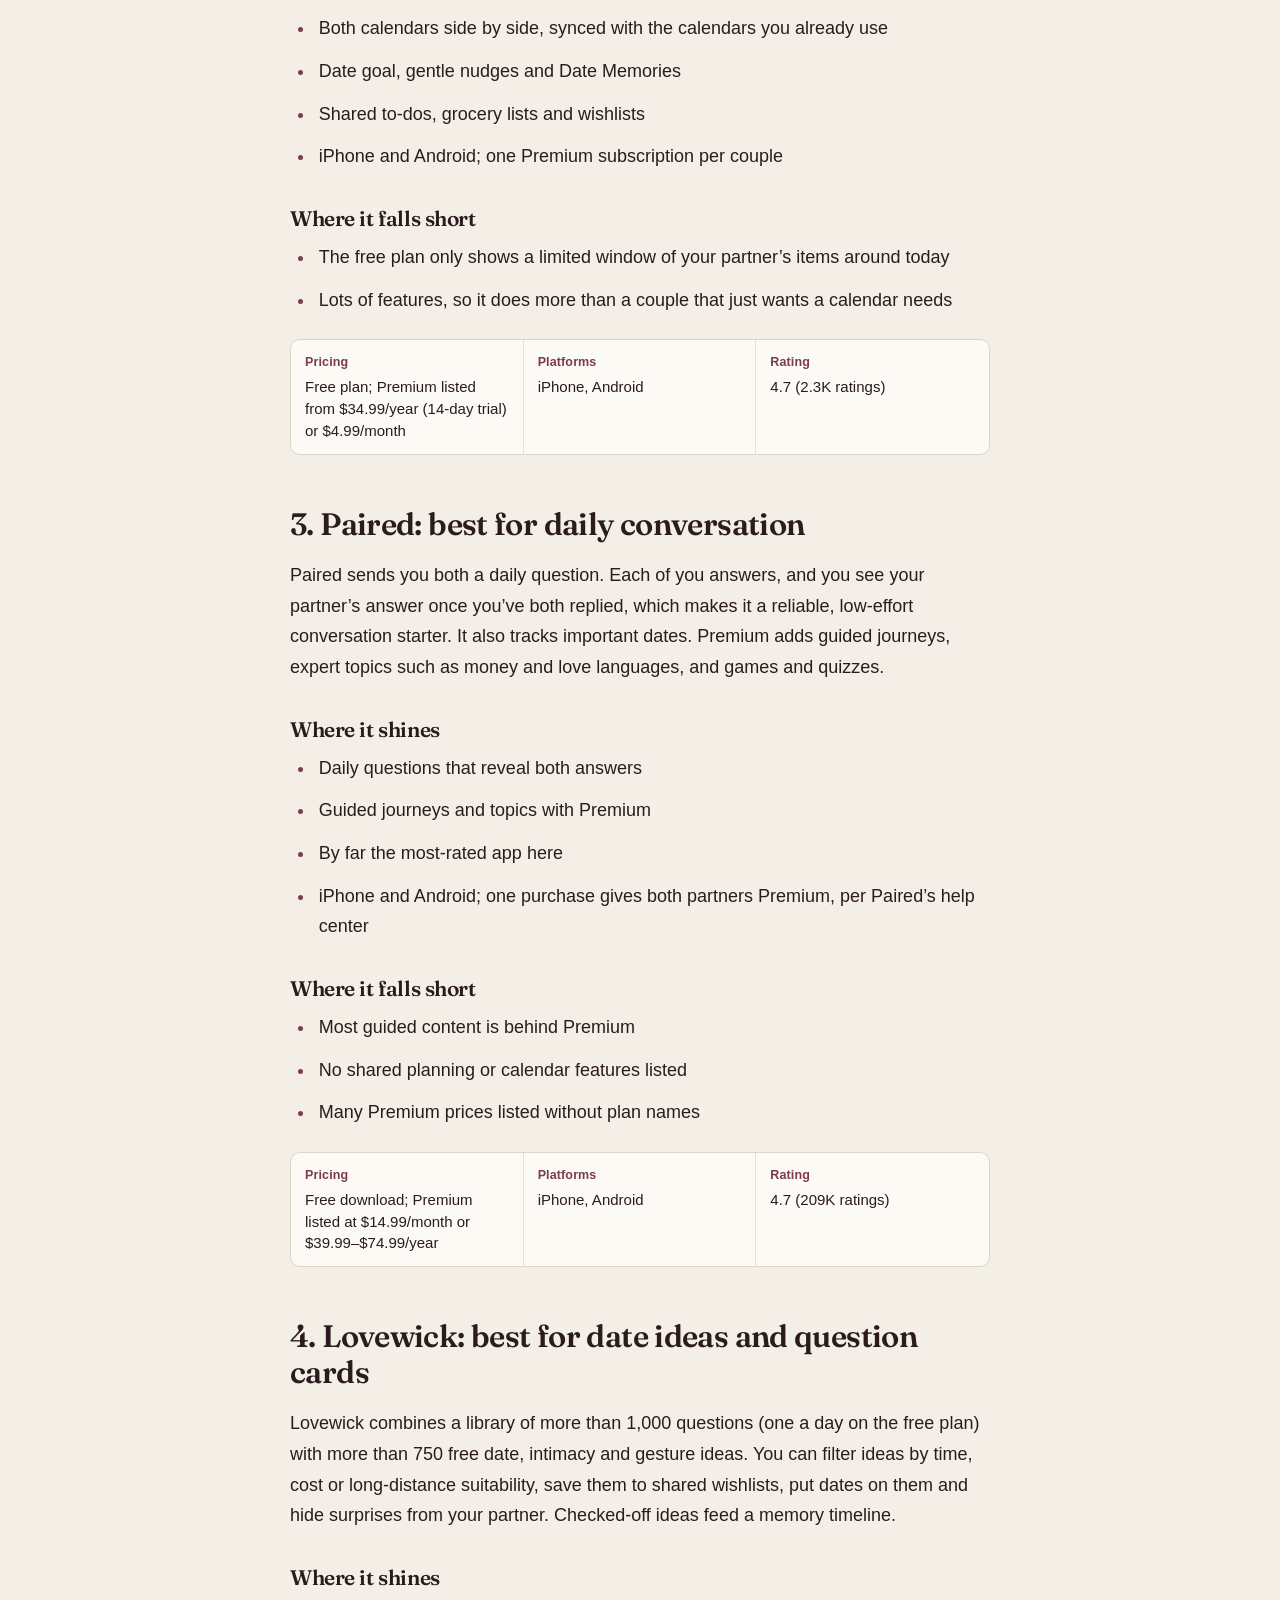
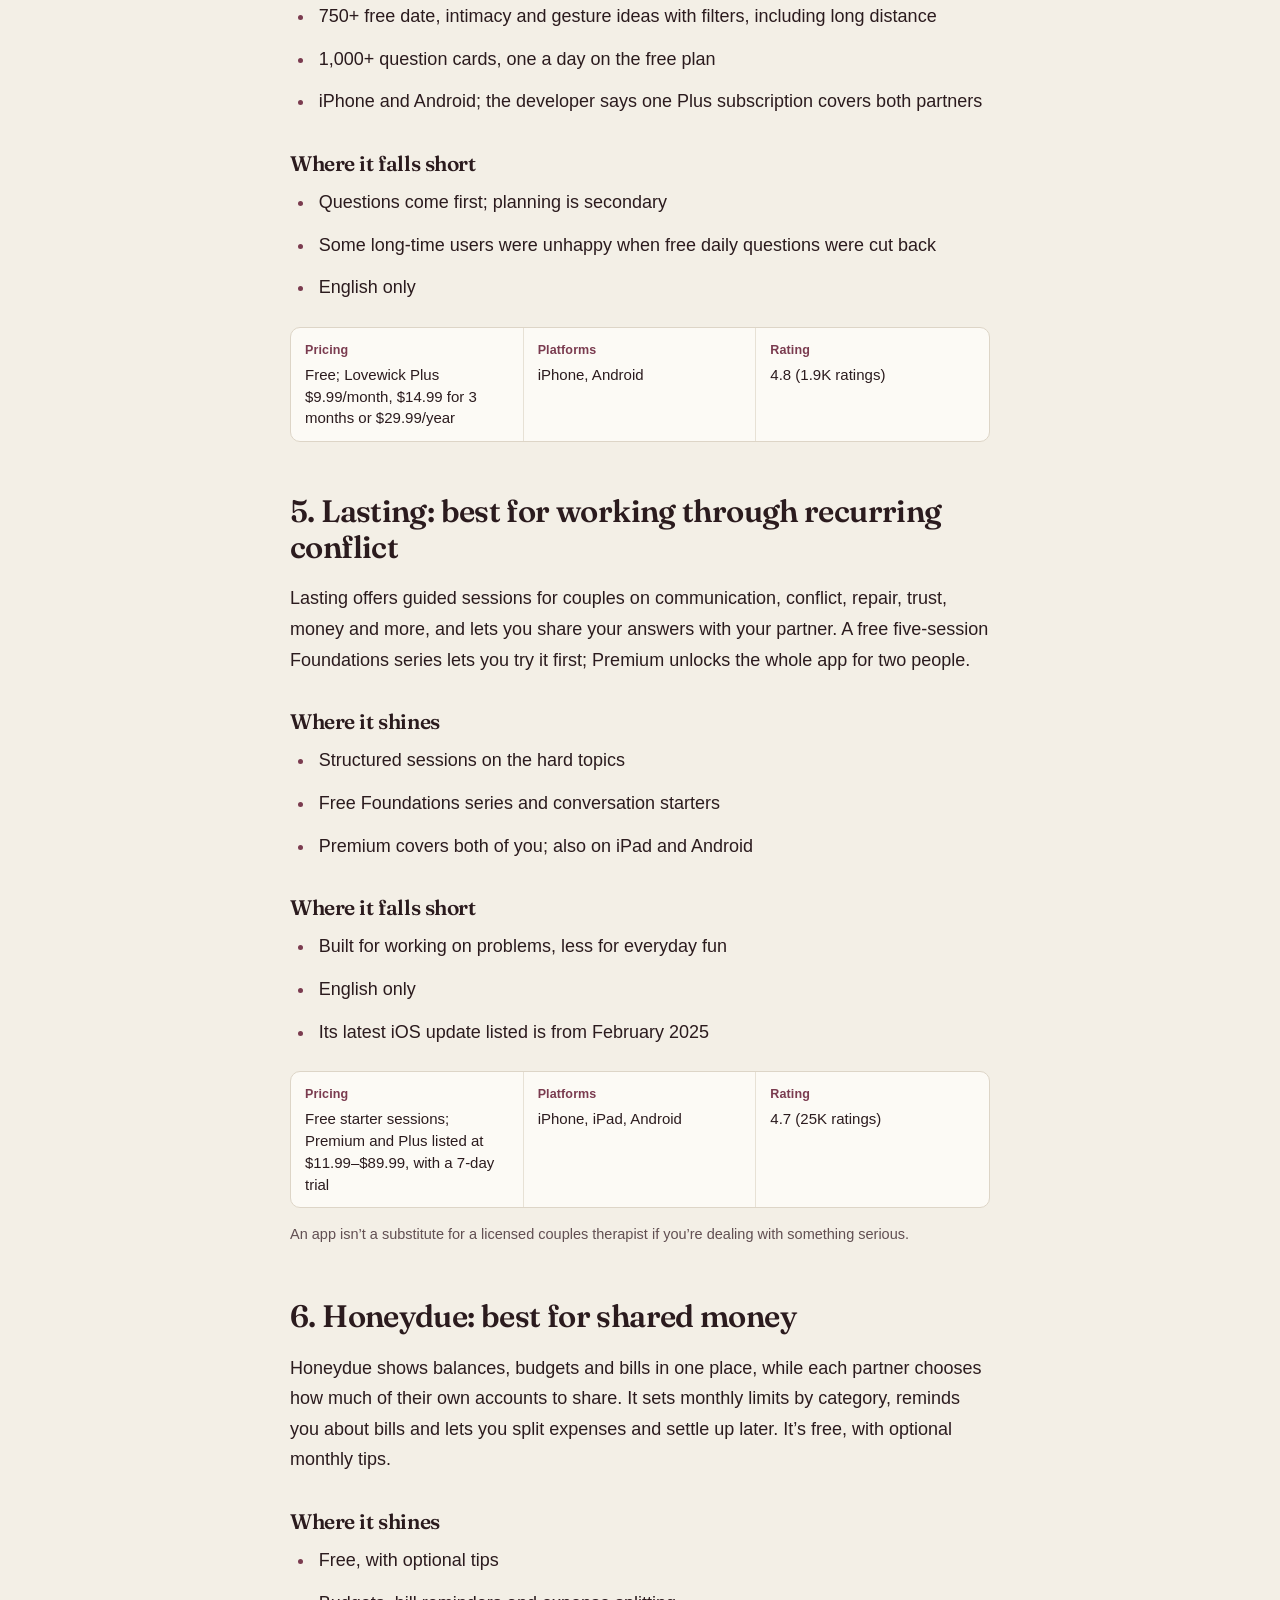
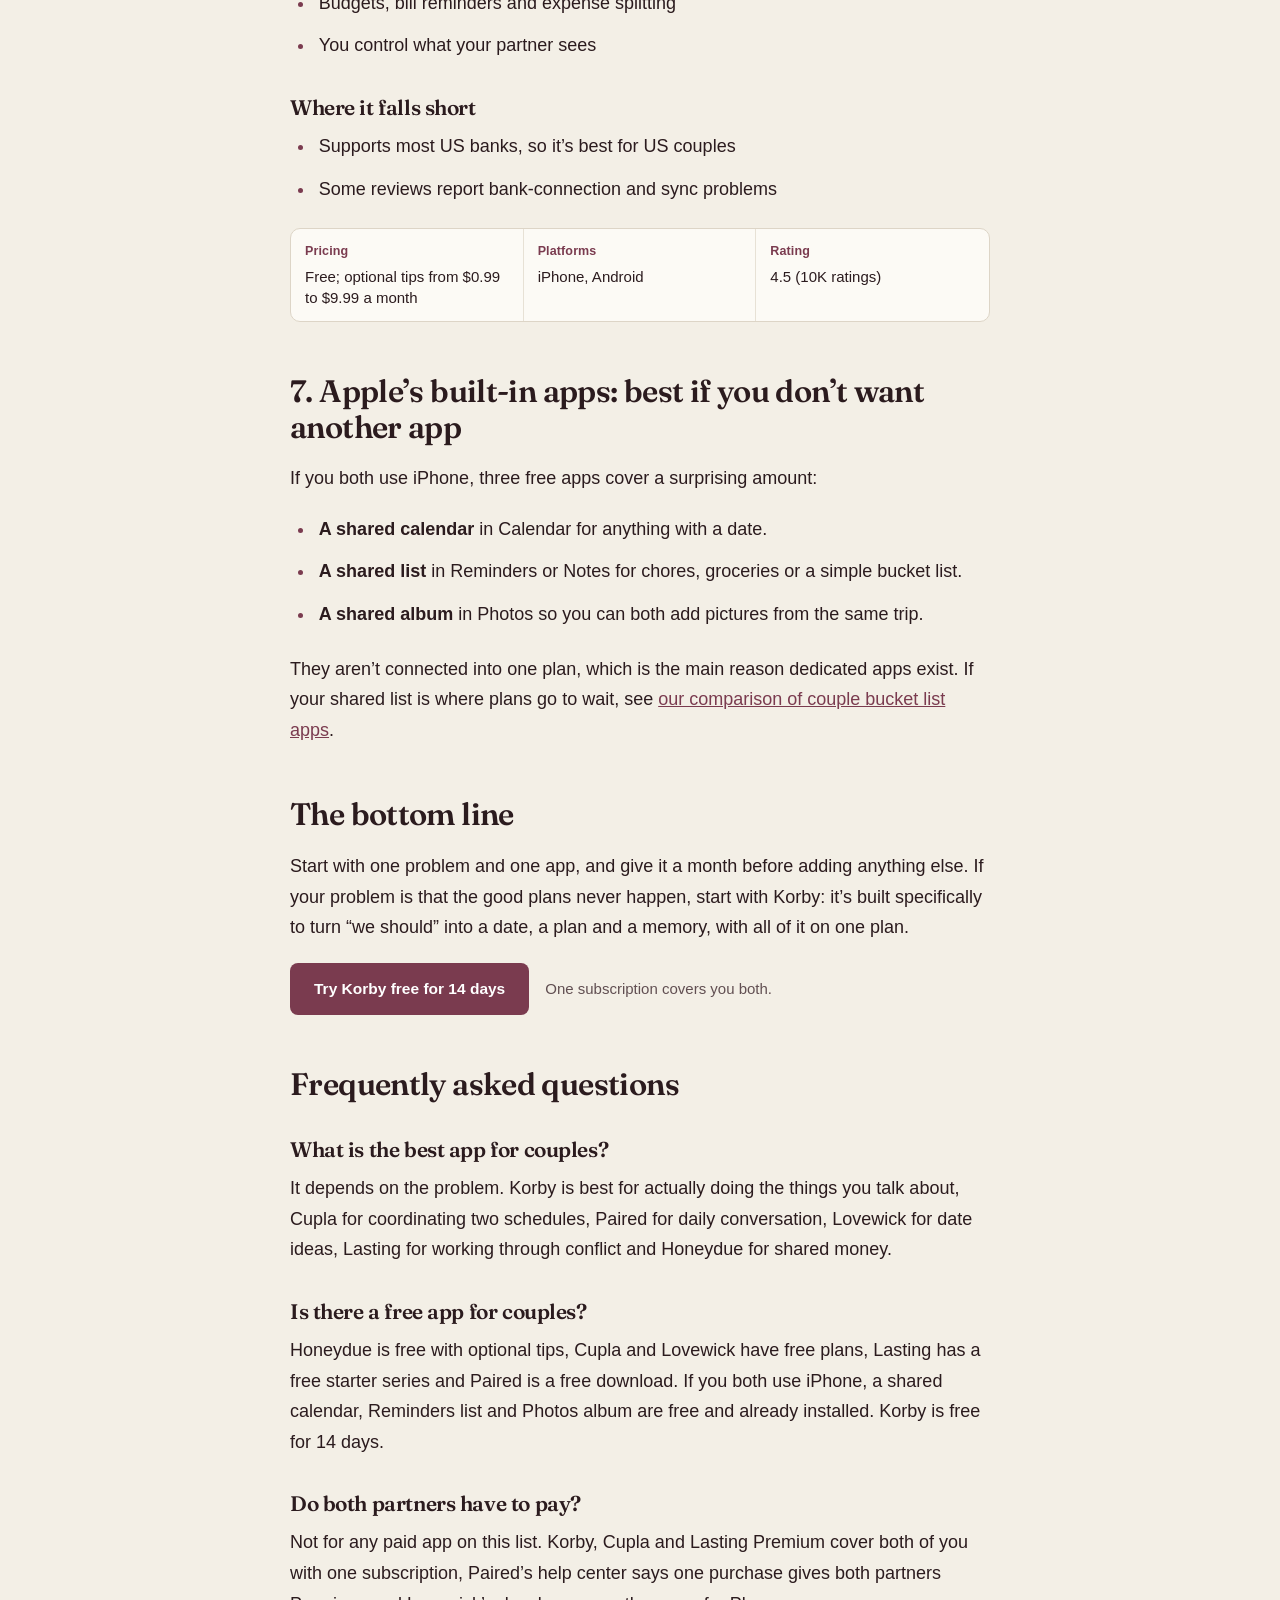
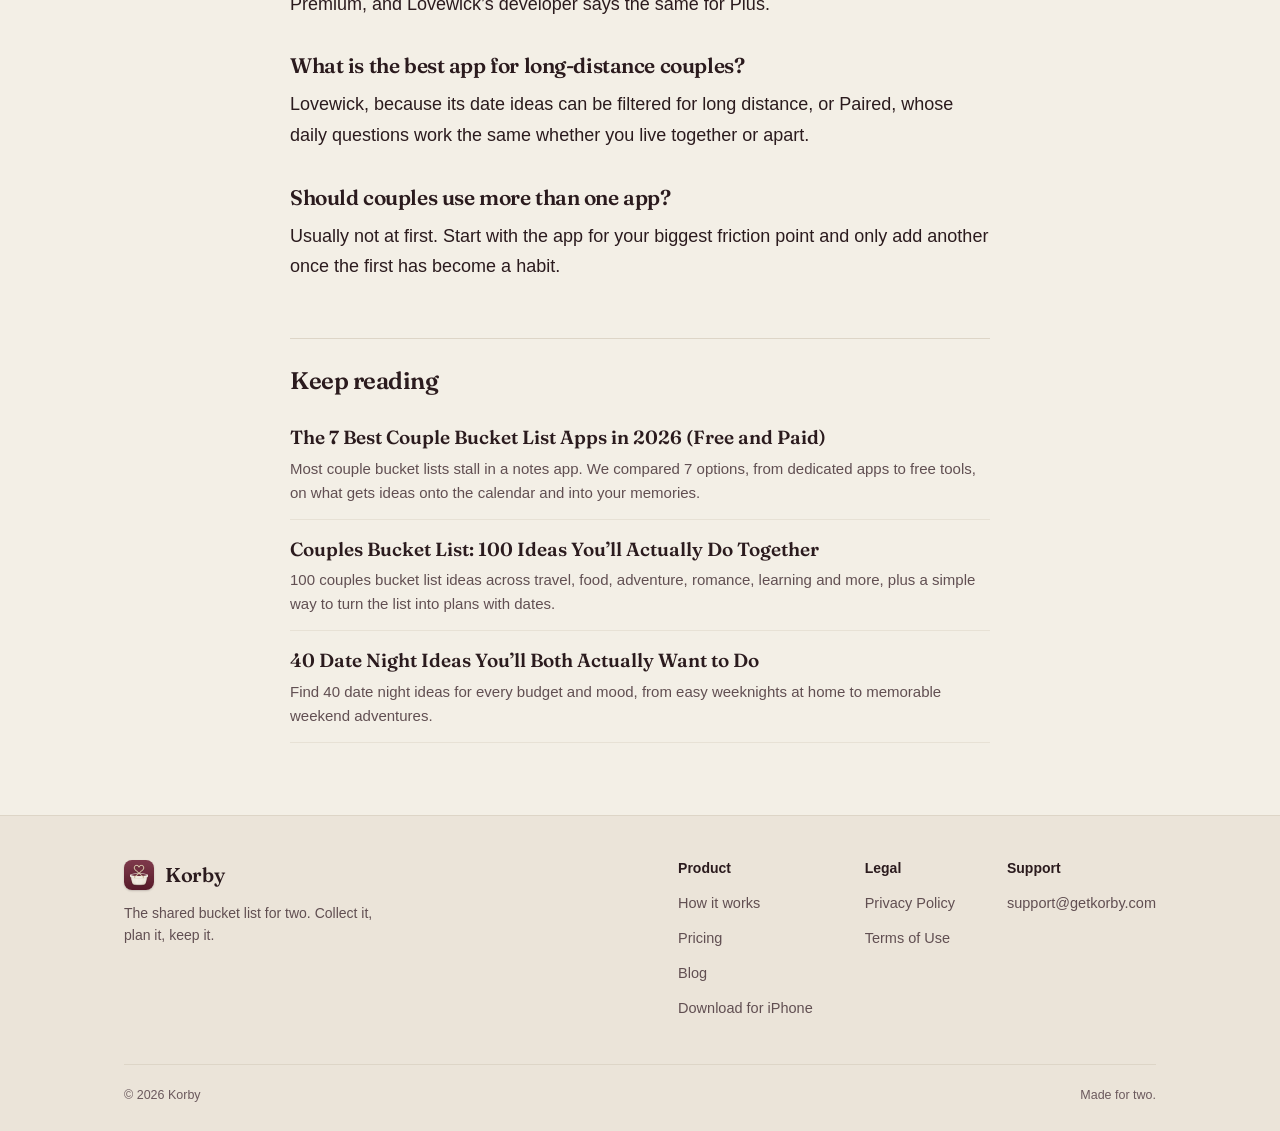
==== commit 1d6ddf9d: "Blog: rebuild best apps for couples on comparison template Re-verifies Paired, Lasting, Honeydue, Cu" ====
--- a/best-apps-for-couples/index.html
+++ b/best-apps-for-couples/index.html
@@ -3,12 +3,12 @@
 <head>
 <meta charset="utf-8">
 <meta name="viewport" content="width=device-width, initial-scale=1">
-<title>Best Apps for Couples in 2026, Sorted by What You Need | Korby</title>
-<meta name="description" content="The best apps for couples, grouped by the actual problem: planning your weeks, doing more together, talking, working through hard things, money, and the free tools you already have.">
+<title>7 Best Apps for Couples in 2026, Sorted by What You Need | Korby</title>
+<meta name="description" content="The best apps for couples, sorted by the problem they solve: doing more together, busy schedules, conversation, date ideas, conflict and money. Prices for two and ratings included.">
 <link rel="canonical" href="https://getkorby.com/best-apps-for-couples/">
 <meta property="og:type" content="article">
-<meta property="og:title" content="The Best Apps for Couples in 2026, Sorted by What You Need">
-<meta property="og:description" content="The best apps for couples, grouped by the actual problem: planning your weeks, doing more together, talking, working through hard things, money, and the free tools you already have.">
+<meta property="og:title" content="The 7 Best Apps for Couples in 2026, Sorted by What You Need">
+<meta property="og:description" content="The best apps for couples, sorted by the problem they solve: doing more together, busy schedules, conversation, date ideas, conflict and money. Prices for two and ratings included.">
 <meta property="og:url" content="https://getkorby.com/best-apps-for-couples/">
 <meta property="og:image" content="https://getkorby.com/korby-screens-overview.jpg">
 <meta property="og:site_name" content="Korby">
@@ -22,9 +22,9 @@
 <link rel="stylesheet" href="/blog/blog.css">
 <meta name="theme-color" content="#241318">
 <meta name="apple-itunes-app" content="app-id=6770281862">
-<script type="application/ld+json">{"@context": "https://schema.org", "@type": "BlogPosting", "headline": "The Best Apps for Couples in 2026, Sorted by What You Need", "description": "The best apps for couples, grouped by the actual problem: planning your weeks, doing more together, talking, working through hard things, money, and the free tools you already have.", "datePublished": "2026-10-12", "dateModified": "2026-10-12", "mainEntityOfPage": "https://getkorby.com/best-apps-for-couples/", "url": "https://getkorby.com/best-apps-for-couples/", "inLanguage": "en-US", "image": "https://getkorby.com/korby-screens-overview.jpg", "keywords": "best apps for couples, apps for couples, couple apps, relationship apps, best couples app 2026", "author": {"@type": "Organization", "name": "Korby", "url": "https://getkorby.com/"}, "publisher": {"@type": "Organization", "name": "Korby", "url": "https://getkorby.com/", "logo": {"@type": "ImageObject", "url": "https://getkorby.com/korby-icon-180.png"}}}</script>
-<script type="application/ld+json">{"@context": "https://schema.org", "@type": "BreadcrumbList", "itemListElement": [{"@type": "ListItem", "position": 1, "name": "Korby", "item": "https://getkorby.com/"}, {"@type": "ListItem", "position": 2, "name": "Blog", "item": "https://getkorby.com/blog/"}, {"@type": "ListItem", "position": 3, "name": "The Best Apps for Couples in 2026, Sorted by What You Need", "item": "https://getkorby.com/best-apps-for-couples/"}]}</script>
-<script type="application/ld+json">{"@context": "https://schema.org", "@type": "FAQPage", "mainEntity": [{"@type": "Question", "name": "What is the best app for couples?", "acceptedAnswer": {"@type": "Answer", "text": "There isn’t one app that does everything well. Cupla is strongest for shared schedules, Korby for turning shared ideas into plans and memories, Paired for daily conversation, Lasting for structured relationship work, Lovewick for date ideas and questions, and Honeydue for shared finances."}}, {"@type": "Question", "name": "Is there a free app for couples?", "acceptedAnswer": {"@type": "Answer", "text": "Honeydue is free with optional tips, Cupla, Lasting and Lovewick have free plans or free content, and Paired is a free download with a Premium subscription. If you both use iPhone, a shared calendar, Reminders list and Photos album are free and already installed."}}, {"@type": "Question", "name": "What is the best app for long-distance couples?", "acceptedAnswer": {"@type": "Answer", "text": "Lovewick is a good starting point because its date ideas can be filtered for long-distance, and Paired’s daily questions work the same whether you live together or apart."}}, {"@type": "Question", "name": "Should couples use more than one app?", "acceptedAnswer": {"@type": "Answer", "text": "Usually not at first. Start with the one that addresses your biggest friction point and only add another once the first has become a habit."}}]}</script>
+<script type="application/ld+json">{"@context": "https://schema.org", "@type": "BlogPosting", "headline": "The 7 Best Apps for Couples in 2026, Sorted by What You Need", "description": "The best apps for couples, sorted by the problem they solve: doing more together, busy schedules, conversation, date ideas, conflict and money. Prices for two and ratings included.", "datePublished": "2026-10-12", "dateModified": "2026-10-14", "mainEntityOfPage": "https://getkorby.com/best-apps-for-couples/", "url": "https://getkorby.com/best-apps-for-couples/", "inLanguage": "en-US", "image": "https://getkorby.com/korby-screens-overview.jpg", "keywords": "best apps for couples, apps for couples, couple apps, relationship apps, best couples app 2026", "author": {"@type": "Organization", "name": "Korby", "url": "https://getkorby.com/"}, "publisher": {"@type": "Organization", "name": "Korby", "url": "https://getkorby.com/", "logo": {"@type": "ImageObject", "url": "https://getkorby.com/korby-icon-180.png"}}}</script>
+<script type="application/ld+json">{"@context": "https://schema.org", "@type": "BreadcrumbList", "itemListElement": [{"@type": "ListItem", "position": 1, "name": "Korby", "item": "https://getkorby.com/"}, {"@type": "ListItem", "position": 2, "name": "Blog", "item": "https://getkorby.com/blog/"}, {"@type": "ListItem", "position": 3, "name": "The 7 Best Apps for Couples in 2026, Sorted by What You Need", "item": "https://getkorby.com/best-apps-for-couples/"}]}</script>
+<script type="application/ld+json">{"@context": "https://schema.org", "@type": "FAQPage", "mainEntity": [{"@type": "Question", "name": "What is the best app for couples?", "acceptedAnswer": {"@type": "Answer", "text": "It depends on the problem. Korby is best for actually doing the things you talk about, Cupla for coordinating two schedules, Paired for daily conversation, Lovewick for date ideas, Lasting for working through conflict and Honeydue for shared money."}}, {"@type": "Question", "name": "Is there a free app for couples?", "acceptedAnswer": {"@type": "Answer", "text": "Honeydue is free with optional tips, Cupla and Lovewick have free plans, Lasting has a free starter series and Paired is a free download. If you both use iPhone, a shared calendar, Reminders list and Photos album are free and already installed. Korby is free for 14 days."}}, {"@type": "Question", "name": "Do both partners have to pay?", "acceptedAnswer": {"@type": "Answer", "text": "Not for any paid app on this list. Korby, Cupla and Lasting Premium cover both of you with one subscription, Paired’s help center says one purchase gives both partners Premium, and Lovewick’s developer says the same for Plus."}}, {"@type": "Question", "name": "What is the best app for long-distance couples?", "acceptedAnswer": {"@type": "Answer", "text": "Lovewick, because its date ideas can be filtered for long distance, or Paired, whose daily questions work the same whether you live together or apart."}}, {"@type": "Question", "name": "Should couples use more than one app?", "acceptedAnswer": {"@type": "Answer", "text": "Usually not at first. Start with the app for your biggest friction point and only add another once the first has become a habit."}}]}</script>
 </head>
 <body>
 <a class="skip" href="#main">Skip to content</a>
@@ -41,55 +41,136 @@
 <main id="main" class="wrap">
 <article class="post">
   <nav class="crumbs" aria-label="Breadcrumb"><a href="/blog/">Blog</a> <span aria-hidden="true">/</span> <span>Apps</span></nav>
-  <h1>The Best Apps for Couples in 2026, Sorted by What You Need</h1>
-  <p class="meta"><time datetime="2026-10-12">Updated October 2026</time> · 8 min read</p>
+  <h1>The 7 Best Apps for Couples in 2026, Sorted by What You Need</h1>
+  <p class="meta">By the Korby team · <time datetime="2026-10-14">Updated October 14, 2026</time> · 9 min read</p>
   <div class="prose">
-<p>Many “best apps for couples” lists rank twenty apps against each other as if they did the same thing. They don’t. A shared calendar and a counseling app solve completely different problems, and installing five of them mostly gives you five more notifications.</p>
-<p>So this list is sorted by the problem. Find the one that sounds like you, try one app, and ignore the rest. (Korby, under “doing more together,” is ours; our method is <a href="#method">at the end</a>.)</p>
+<p>Most “best apps for couples” lists rank twenty apps as if they did the same job. They don’t. A shared calendar, a question game and a counseling app solve completely different problems, and installing five of them mostly gives you five more notifications.</p>
+<p>So this list is sorted by problem. Pick the one that sounds most like you two, try that app for a month, and ignore the rest. Korby is our app; how we compared everything is <a href="#how-we-compared">explained below</a>.</p>
+<h2 id="quick-picks">Our quick picks</h2>
+<ul>
+<li><a href="#korby"><strong>Korby</strong></a>: best for actually doing the things you keep talking about</li>
+<li><a href="#cupla"><strong>Cupla</strong></a>: best for two busy schedules</li>
+<li><a href="#paired"><strong>Paired</strong></a>: best for daily conversation</li>
+<li><a href="#lovewick"><strong>Lovewick</strong></a>: best for date ideas and question cards</li>
+<li><a href="#lasting"><strong>Lasting</strong></a>: best for working through recurring conflict</li>
+<li><a href="#honeydue"><strong>Honeydue</strong></a>: best for shared money</li>
+<li><a href="#free-tools"><strong>Apple’s built-in apps</strong></a>: best if you don’t want another app</li>
+</ul>
+<div class="picker" id="picker-couples">
+<p class="picker-title">Find your app in 10 seconds</p>
+<div class="picker-q"><span>Your phones</span>
+<label><input type="radio" name="pc-phones" value="ios" checked> Both iPhone</label>
+<label><input type="radio" name="pc-phones" value="mixed"> One or both of us use Android</label></div>
+<div class="picker-q"><span>What would help most right now?</span>
+<label><input type="radio" name="pc-need" value="plans" checked> Actually doing the things we talk about</label>
+<label><input type="radio" name="pc-need" value="time"> Finding time in two busy schedules</label>
+<label><input type="radio" name="pc-need" value="talk"> Talking about more than logistics</label>
+<label><input type="radio" name="pc-need" value="ideas"> Fresh date ideas</label>
+<label><input type="radio" name="pc-need" value="conflict"> Getting past the same arguments</label>
+<label><input type="radio" name="pc-need" value="money"> Sorting out shared money</label></div>
+<p class="picker-result" aria-live="polite"><strong>Our pick: <a href="#korby">Korby</a>.</strong> Your ideas get a date, a countdown on both phones, a shared checklist and the photos afterwards.</p>
+</div>
+<script>
+(function(){
+  var root=document.getElementById('picker-couples'); if(!root) return;
+  var out=root.querySelector('.picker-result');
+  var K='<a href="#korby">Korby</a>', IO=' (Korby is iPhone-only for now.)';
+  function r(pick,why,also){return '<strong>Our pick: '+pick+'.</strong> '+why+(also?'<span class="picker-also">Also good: '+also+'</span>':'');}
+  var R={
+    'ios-plans':r(K,'Your ideas get a date, a countdown on both phones, a shared checklist and the photos afterwards.','<a href="#cupla">Cupla</a>, if you also want both calendars side by side.'),
+    'ios-time':r('<a href="#cupla">Cupla</a>','Both calendars side by side, plus a date planner that nudges you when it’s been a while.',K+', to turn the evening you find into a plan with a checklist and a memory.'),
+    'ios-talk':r('<a href="#paired">Paired</a>','A daily question you both answer, with answers revealed once you’ve both replied.',K+', if what you really miss is doing new things together, not just talking.'),
+    'ios-ideas':r('<a href="#lovewick">Lovewick</a>','750+ free date, intimacy and gesture ideas, filtered by time, cost or distance.',K+', when you want to plan the one you pick: 100+ ideas built in, and you can give any of them a date, a countdown and a checklist. Our free <a href="/couples-bucket-list-ideas/">list of 100 ideas</a> is another good start.'),
+    'ios-conflict':r('<a href="#lasting">Lasting</a>','Guided sessions on communication, conflict and repair, with a free starter series. For serious issues, a licensed couples therapist is the better route.'),
+    'ios-money':r('<a href="#honeydue">Honeydue</a>','Shared balances, bills and budgets, and each of you decides how much to share.'),
+    'mixed-plans':r('<a href="#cupla">Cupla</a>','Its date planner sets a goal for how often you go out and turns each date into a memory. It runs on iPhone and Android.'+IO),
+    'mixed-time':r('<a href="#cupla">Cupla</a>','Both calendars side by side, on iPhone and Android.'+IO),
+    'mixed-talk':r('<a href="#paired">Paired</a>','Daily questions, on iPhone and Android.'),
+    'mixed-ideas':r('<a href="#lovewick">Lovewick</a>','750+ date, intimacy and gesture ideas, on iPhone and Android.'+IO),
+    'mixed-conflict':r('<a href="#lasting">Lasting</a>','Guided sessions for couples, on iPhone and Android.'),
+    'mixed-money':r('<a href="#honeydue">Honeydue</a>','Shared finances, on iPhone and Android.')
+  };
+  function val(n){var e=root.querySelector('input[name="'+n+'"]:checked');return e?e.value:'';}
+  function pick(){out.innerHTML=R[val('pc-phones')+'-'+val('pc-need')];}
+  root.addEventListener('change',pick); pick();
+})();
+</script>
+
+<h2 id="at-a-glance">The best apps for couples at a glance</h2>
 <div class="table-scroll"><table>
-<thead><tr><th>If your problem is…</th><th>Try</th><th>Listed prices</th><th>One purchase covers both?</th></tr></thead>
+<thead><tr><th>If your problem is…</th><th>Try</th><th>Price for both of you</th><th>One purchase covers both?</th><th>Platforms</th><th>Rating (US)</th></tr></thead>
 <tbody>
-<tr><td>Your schedules never line up</td><td>Cupla</td><td>Free plan; Premium listed at $34.99–$59.99/year (14-day trial) or $4.99–$7.99/month</td><td>Yes, per Cupla’s help center</td></tr>
-<tr><td>You keep saying “we should” and never do</td><td>Korby</td><td>$29.99/yr, $5.99/mo or $79.99 lifetime, after a 14-day free trial</td><td>Yes</td></tr>
-<tr><td>You don’t talk about much beyond logistics</td><td>Paired</td><td>Premium: monthly $14.99, annual $39.99–$74.99</td><td>Yes, per Paired’s help center</td></tr>
-<tr><td>You’re stuck in the same arguments</td><td>Lasting</td><td>Free sessions; Premium and Plus $11.99–$89.99 (plans not labeled)</td><td>Yes, Premium covers two people</td></tr>
-<tr><td>You want date ideas and questions in one place</td><td>Lovewick</td><td>Free; Plus $9.99/mo, $14.99/3 mo, $29.99/yr</td><td>Not stated</td></tr>
-<tr><td>Money is the friction point</td><td>Honeydue</td><td>Free; optional tips $0.99–$9.99</td><td>Free</td></tr>
-<tr><td>You don’t want another app</td><td>Shared Calendar, Reminders and Photos</td><td>Free</td><td>Free</td></tr>
+<tr class="pick"><td>You keep saying “we should” and never do</td><td><a href="#korby">Korby</a></td><td>$29.99/yr after a 14-day free trial (current price), or $79.99 once</td><td>Yes</td><td>iPhone</td><td>New</td></tr>
+<tr><td>Your schedules never line up</td><td><a href="#cupla">Cupla</a></td><td>Free plan; Premium from $34.99/yr</td><td>Yes, per help center</td><td>iPhone, Android</td><td>4.7 (2.3K)</td></tr>
+<tr><td>You only talk about logistics</td><td><a href="#paired">Paired</a></td><td>Free download; Premium listed at $14.99/mo or $39.99–$74.99/yr</td><td>Yes, per help center</td><td>iPhone, Android</td><td>4.7 (209K)</td></tr>
+<tr><td>You’ve run out of ideas</td><td><a href="#lovewick">Lovewick</a></td><td>Free; Plus $29.99/yr</td><td>Yes, per developer</td><td>iPhone, Android</td><td>4.8 (1.9K)</td></tr>
+<tr><td>You keep having the same argument</td><td><a href="#lasting">Lasting</a></td><td>Free starter sessions; Premium and Plus listed at $11.99–$89.99</td><td>Yes, Premium covers two</td><td>iPhone, iPad, Android</td><td>4.7 (25K)</td></tr>
+<tr><td>Money is the friction point</td><td><a href="#honeydue">Honeydue</a></td><td>Free; optional tips</td><td>Free</td><td>iPhone, Android</td><td>4.5 (10K)</td></tr>
+<tr><td>You don’t want another app</td><td><a href="#free-tools">Apple Calendar, Reminders and Photos</a></td><td>Free</td><td>Free</td><td>Apple devices</td><td>Built in</td></tr>
 </tbody></table></div>
-<p class="table-note">Several listings show more than one price for the same tier without saying which one new users see, so we give the range.</p>
-<h2 id="planning-your-weeks">For planning your weeks: Cupla</h2>
-<p>Cupla puts both partners’ schedules side by side and syncs with Apple, Google and Outlook calendars, so you can see when you’re actually both free without asking. Around that it adds shared to-dos and lists, reminders you can assign to each other, wishlists for date ideas and gifts, countdowns to key dates, and reminders to protect time together. It also includes an AI assistant, which you can switch off.</p>
-<p><strong>Choose it if</strong> your main problem is that you rarely know when the other person is free.</p>
-<h2 id="doing-more-together">For doing more together: Korby</h2>
-<p>Korby is a shared bucket list for two. Both of you add the trips, restaurants and small plans you keep talking about; when you give one a date, it gets a countdown on both phones and a shared checklist; when you’ve done it, it becomes a dated memory with photos on a shared timeline. One subscription covers both partners, there are no ads or feed, and it’s iPhone-only.</p>
-<p><strong>Choose it if</strong> you have no shortage of ideas but very few of them ever get a date. We compare it with similar apps in our guide to <a href="/couple-bucket-list-apps/">couple bucket list apps</a>.</p>
-<h2 id="talking-more">For talking about more than logistics: Paired</h2>
-<p>Paired sends you both a daily question. Each of you answers, and you only see each other’s answer once you’ve both replied, which makes it a reliable conversation starter. It also tracks important dates, and the Premium subscription adds guided journeys on specific topics plus games and quizzes.</p>
-<p><strong>Choose it if</strong> most of your conversations are about who’s picking up what, and you’d like a low-effort prompt to go further.</p>
-<h2 id="working-through-hard-things">For working through harder things: Lasting</h2>
-<p>Lasting offers structured, guided sessions for couples on topics like communication, conflict, repair, trust and money. A free five-session Foundations series lets you try it before paying, and Premium unlocks the full library for two people.</p>
-<p><strong>Choose it if</strong> you keep having the same argument and want a structured way to work on it. If you’re dealing with something serious, a licensed couples therapist is the better route.</p>
-<h2 id="date-ideas-and-questions">For date ideas and questions in one place: Lovewick</h2>
-<p>Lovewick combines more than 1,000 free questions with more than 750 free date ideas, which you can filter by time, cost or long-distance suitability and save to shared wishlists. It also keeps a memory timeline and notes on your partner’s preferences. Pairing syncs content between phones; answering questions works without it. Lovewick Plus is listed at $29.99 a year.</p>
-<p><strong>Choose it if</strong> you want inspiration first, and especially if you’re long-distance.</p>
-<h2 id="money">For shared money: Honeydue</h2>
-<p>Honeydue lets couples see balances, budgets and bills in one place while each person chooses how much of their own accounts to share. It sets spending limits by category, reminds you when bills are due, and lets you split expenses. It’s free, with optional monthly tips, and supports most US banks.</p>
-<p><strong>Choose it if</strong> money talks are where things get tense, and seeing the same numbers would help.</p>
-<h2 id="free-tools">If you don’t want another app</h2>
-<p>If you both use iPhone, three free tools cover a surprising amount:</p>
+<p class="table-note">Several apps list more than one price per plan without saying which one new users see, so we give the lowest yearly price or the listed range. Prices can differ by country.</p>
+
+<h2 id="what-to-look-for">What to look for in a couples app</h2>
 <ul>
-<li><strong>A shared calendar</strong> in the Calendar app for plans with dates.</li>
-<li><strong>A shared list</strong> in Reminders for groceries, chores, or a simple bucket list.</li>
-<li><strong>A shared album</strong> in Photos so both of you can add pictures from the same trip.</li>
+<li><strong>One clear job.</strong> Name the problem first. An app that does six things usually does your one thing less well.</li>
+<li><strong>One price for both of you.</strong> Each paid app on this list says one of its subscriptions covers both partners. Check that before you subscribe to anything else.</li>
+<li><strong>Both phones.</strong> If one of you uses Android, check the platform first. Korby, for example, is iPhone-only.</li>
+<li><strong>A way to try it.</strong> Free plans and trials let you see whether you’ll both actually open it.</li>
+<li><strong>Privacy you’re comfortable with.</strong> Especially for money apps, check what each partner can see.</li>
 </ul>
-<p>They don’t talk to each other, which is the main reason dedicated apps exist. But they cost nothing and are a good test of whether you’d use something more.</p>
-<h2 id="one-app">The case for using just one</h2>
-<p>It’s easy to install three couples apps at once, open them for a week, and then stop opening any of them. Pick the problem that bothers you most, choose the app for that, and give it a month before adding anything else.</p>
-<h2 id="method">How we put this together</h2>
-<p>We make Korby. Every other app is described from what its US App Store listing states as of October 2026, plus the Paired and Cupla help centers for how their subscriptions are shared; Korby is described from its listing and our own site. Features and prices change, so check the listing before you subscribe.</p>
-<h2 id="faq">Frequently asked questions</h2><h3>What is the best app for couples?</h3><p>There isn’t one app that does everything well. Cupla is strongest for shared schedules, Korby for turning shared ideas into plans and memories, Paired for daily conversation, Lasting for structured relationship work, Lovewick for date ideas and questions, and Honeydue for shared finances.</p><h3>Is there a free app for couples?</h3><p>Honeydue is free with optional tips, Cupla, Lasting and Lovewick have free plans or free content, and Paired is a free download with a Premium subscription. If you both use iPhone, a shared calendar, Reminders list and Photos album are free and already installed.</p><h3>What is the best app for long-distance couples?</h3><p>Lovewick is a good starting point because its date ideas can be filtered for long-distance, and Paired’s daily questions work the same whether you live together or apart.</p><h3>Should couples use more than one app?</h3><p>Usually not at first. Start with the one that addresses your biggest friction point and only add another once the first has become a habit.</p>
-<hr class="sep"><aside class="korby-note" aria-label="About Korby"><img src="/home.jpg" alt="Korby home screen showing the next planned experience and a yearly count" width="760" height="1647" loading="lazy" decoding="async"><div><p class="label">Korby</p><p>Korby is ours: a shared bucket list for two. Collect the things you both want to do, put a date and a checklist on one, and keep it as a memory once you’ve lived it.</p><a class="btn btn-primary" href="https://apps.apple.com/us/app/korby-couple-bucket-list/id6770281862">See Korby on the App Store</a></div></aside>
+<h2 id="how-we-compared">How we compared them</h2>
+<p>We build Korby, so we know it in detail. For every other app we used what its maker publishes: the US App Store listing and release notes, help pages and the developer’s replies to reviews, plus Google Play data or a published review for Android availability. Everything was checked on October 14, 2026.</p>
+<h2 id="korby">1. Korby: best for actually doing the things you keep talking about</h2>
+<figure class="shot"><img src="/item_detail_checklist.jpg" alt="A Korby plan with dates, tags and a shared three-item checklist" width="760" height="1647" loading="lazy" decoding="async"><figcaption>One plan in Korby: the dates, the photo that made you want it, and a checklist you split. When it’s done, it moves to your shared memories.</figcaption></figure>
+<p>Korby is a shared bucket list for two. Both of you add the trips, restaurants and small plans you keep talking about. When you give one a date, it counts down on both phones and gets a checklist you split; when you’ve done it, it becomes a dated memory with photos. It’s built specifically around getting from “we should” to “we did”. Comparing bucket list apps specifically? See our <a href="/couple-bucket-list-apps/">full comparison of couple bucket list apps</a>.</p>
+<h3>Where it shines</h3><ul><li>Idea, date, countdown, prep checklist and memory on one plan</li><li>100+ starter ideas across ten categories</li><li>Secret plans you can hide until you’re ready to reveal them</li><li>No ads, feed or streaks; one subscription covers both of you, or pay once</li></ul>
+<h3>Where it falls short</h3><ul><li>iPhone only for now</li><li>No free plan after the 14-day trial</li><li>New, so there aren’t enough ratings to show yet</li></ul>
+<dl class="app-meta"><div><dt>Pricing</dt><dd>$29.99/year after a 14-day free trial (current price), $5.99/month, or $79.99 once</dd></div><div><dt>Platforms</dt><dd>iPhone (iOS 17 or later)</dd></div><div><dt>Rating</dt><dd>New, not enough ratings yet</dd></div></dl>
+<p class="inline-cta"><a class="btn btn-primary" href="https://apps.apple.com/us/app/korby-couple-bucket-list/id6770281862">Try Korby free for 14 days</a><span>One subscription for both of you. No ads, no feed.</span></p>
+<h2 id="cupla">2. Cupla: best for two busy schedules</h2>
+<p>Cupla puts both of your schedules side by side and syncs with Apple, Google and Outlook calendars, so you can see when you’re both free without asking. Its Date Planner lets you set a goal for how often you go out, nudges you when it’s been a while, and turns each date into a memory with a photo and notes. Shared to-dos, wishlists and countdowns to key dates sit around that.</p>
+<h3>Where it shines</h3><ul><li>Both calendars side by side, synced with the calendars you already use</li><li>Date goal, gentle nudges and Date Memories</li><li>Shared to-dos, grocery lists and wishlists</li><li>iPhone and Android; one Premium subscription per couple</li></ul>
+<h3>Where it falls short</h3><ul><li>The free plan only shows a limited window of your partner’s items around today</li><li>Lots of features, so it does more than a couple that just wants a calendar needs</li></ul>
+<dl class="app-meta"><div><dt>Pricing</dt><dd>Free plan; Premium listed from $34.99/year (14-day trial) or $4.99/month</dd></div><div><dt>Platforms</dt><dd>iPhone, Android</dd></div><div><dt>Rating</dt><dd>4.7 (2.3K ratings)</dd></div></dl>
+
+<h2 id="paired">3. Paired: best for daily conversation</h2>
+<p>Paired sends you both a daily question. Each of you answers, and you see your partner’s answer once you’ve both replied, which makes it a reliable, low-effort conversation starter. It also tracks important dates. Premium adds guided journeys, expert topics such as money and love languages, and games and quizzes.</p>
+<h3>Where it shines</h3><ul><li>Daily questions that reveal both answers</li><li>Guided journeys and topics with Premium</li><li>By far the most-rated app here</li><li>iPhone and Android; one purchase gives both partners Premium, per Paired’s help center</li></ul>
+<h3>Where it falls short</h3><ul><li>Most guided content is behind Premium</li><li>No shared planning or calendar features listed</li><li>Many Premium prices listed without plan names</li></ul>
+<dl class="app-meta"><div><dt>Pricing</dt><dd>Free download; Premium listed at $14.99/month or $39.99–$74.99/year</dd></div><div><dt>Platforms</dt><dd>iPhone, Android</dd></div><div><dt>Rating</dt><dd>4.7 (209K ratings)</dd></div></dl>
+
+<h2 id="lovewick">4. Lovewick: best for date ideas and question cards</h2>
+<p>Lovewick combines a library of more than 1,000 questions (one a day on the free plan) with more than 750 free date, intimacy and gesture ideas. You can filter ideas by time, cost or long-distance suitability, save them to shared wishlists, put dates on them and hide surprises from your partner. Checked-off ideas feed a memory timeline.</p>
+<h3>Where it shines</h3><ul><li>750+ free date, intimacy and gesture ideas with filters, including long distance</li><li>1,000+ question cards, one a day on the free plan</li><li>iPhone and Android; the developer says one Plus subscription covers both partners</li></ul>
+<h3>Where it falls short</h3><ul><li>Questions come first; planning is secondary</li><li>Some long-time users were unhappy when free daily questions were cut back</li><li>English only</li></ul>
+<dl class="app-meta"><div><dt>Pricing</dt><dd>Free; Lovewick Plus $9.99/month, $14.99 for 3 months or $29.99/year</dd></div><div><dt>Platforms</dt><dd>iPhone, Android</dd></div><div><dt>Rating</dt><dd>4.8 (1.9K ratings)</dd></div></dl>
+
+<h2 id="lasting">5. Lasting: best for working through recurring conflict</h2>
+<p>Lasting offers guided sessions for couples on communication, conflict, repair, trust, money and more, and lets you share your answers with your partner. A free five-session Foundations series lets you try it first; Premium unlocks the whole app for two people.</p>
+<h3>Where it shines</h3><ul><li>Structured sessions on the hard topics</li><li>Free Foundations series and conversation starters</li><li>Premium covers both of you; also on iPad and Android</li></ul>
+<h3>Where it falls short</h3><ul><li>Built for working on problems, less for everyday fun</li><li>English only</li><li>Its latest iOS update listed is from February 2025</li></ul>
+<dl class="app-meta"><div><dt>Pricing</dt><dd>Free starter sessions; Premium and Plus listed at $11.99–$89.99, with a 7-day trial</dd></div><div><dt>Platforms</dt><dd>iPhone, iPad, Android</dd></div><div><dt>Rating</dt><dd>4.7 (25K ratings)</dd></div></dl>
+<p class="table-note">An app isn’t a substitute for a licensed couples therapist if you’re dealing with something serious.</p>
+
+<h2 id="honeydue">6. Honeydue: best for shared money</h2>
+<p>Honeydue shows balances, budgets and bills in one place, while each partner chooses how much of their own accounts to share. It sets monthly limits by category, reminds you about bills and lets you split expenses and settle up later. It’s free, with optional monthly tips.</p>
+<h3>Where it shines</h3><ul><li>Free, with optional tips</li><li>Budgets, bill reminders and expense splitting</li><li>You control what your partner sees</li></ul>
+<h3>Where it falls short</h3><ul><li>Supports most US banks, so it’s best for US couples</li><li>Some reviews report bank-connection and sync problems</li></ul>
+<dl class="app-meta"><div><dt>Pricing</dt><dd>Free; optional tips from $0.99 to $9.99 a month</dd></div><div><dt>Platforms</dt><dd>iPhone, Android</dd></div><div><dt>Rating</dt><dd>4.5 (10K ratings)</dd></div></dl>
+
+<h2 id="free-tools">7. Apple’s built-in apps: best if you don’t want another app</h2>
+<p>If you both use iPhone, three free apps cover a surprising amount:</p>
+<ul>
+<li><strong>A shared calendar</strong> in Calendar for anything with a date.</li>
+<li><strong>A shared list</strong> in Reminders or Notes for chores, groceries or a simple bucket list.</li>
+<li><strong>A shared album</strong> in Photos so you can both add pictures from the same trip.</li>
+</ul>
+<p>They aren’t connected into one plan, which is the main reason dedicated apps exist. If your shared list is where plans go to wait, see <a href="/couple-bucket-list-apps/">our comparison of couple bucket list apps</a>.</p>
+<h2 id="verdict">The bottom line</h2>
+<p>Start with one problem and one app, and give it a month before adding anything else. If your problem is that the good plans never happen, start with Korby: it’s built specifically to turn “we should” into a date, a plan and a memory, with all of it on one plan.</p>
+<p class="inline-cta"><a class="btn btn-primary" href="https://apps.apple.com/us/app/korby-couple-bucket-list/id6770281862">Try Korby free for 14 days</a><span>One subscription covers you both.</span></p>
+<h2 id="faq">Frequently asked questions</h2><h3>What is the best app for couples?</h3><p>It depends on the problem. Korby is best for actually doing the things you talk about, Cupla for coordinating two schedules, Paired for daily conversation, Lovewick for date ideas, Lasting for working through conflict and Honeydue for shared money.</p><h3>Is there a free app for couples?</h3><p>Honeydue is free with optional tips, Cupla and Lovewick have free plans, Lasting has a free starter series and Paired is a free download. If you both use iPhone, a shared calendar, Reminders list and Photos album are free and already installed. Korby is free for 14 days.</p><h3>Do both partners have to pay?</h3><p>Not for any paid app on this list. Korby, Cupla and Lasting Premium cover both of you with one subscription, Paired’s help center says one purchase gives both partners Premium, and Lovewick’s developer says the same for Plus.</p><h3>What is the best app for long-distance couples?</h3><p>Lovewick, because its date ideas can be filtered for long distance, or Paired, whose daily questions work the same whether you live together or apart.</p><h3>Should couples use more than one app?</h3><p>Usually not at first. Start with the app for your biggest friction point and only add another once the first has become a habit.</p>
+
   </div>
   <section class="related" aria-label="Related guides"><h2>Keep reading</h2><ul><li><a href="/couple-bucket-list-apps/">The 7 Best Couple Bucket List Apps in 2026 (Free and Paid)</a><span>Most couple bucket lists stall in a notes app. We compared 7 options, from dedicated apps to free tools, on what gets ideas onto the calendar and into your memories.</span></li><li><a href="/couples-bucket-list-ideas/">Couples Bucket List: 100 Ideas You’ll Actually Do Together</a><span>100 couples bucket list ideas across travel, food, adventure, romance, learning and more, plus a simple way to turn the list into plans with dates.</span></li><li><a href="/date-night-ideas/">40 Date Night Ideas You’ll Both Actually Want to Do</a><span>Find 40 date night ideas for every budget and mood, from easy weeknights at home to memorable weekend adventures.</span></li></ul></section>
 </article>
--- a/blog/blog.css
+++ b/blog/blog.css
@@ -133,3 +133,4 @@
 .picker label:has(input:checked){border-color:var(--wine);background:var(--roseWash)}
 .picker input{accent-color:var(--wine)}
 .picker-result{margin:16px 0 0!important;padding-top:14px;border-top:1px solid var(--lineSoft);font-size:16.5px}
+.picker-also{display:block;margin-top:8px;font-size:15px;color:var(--inkSoft)}
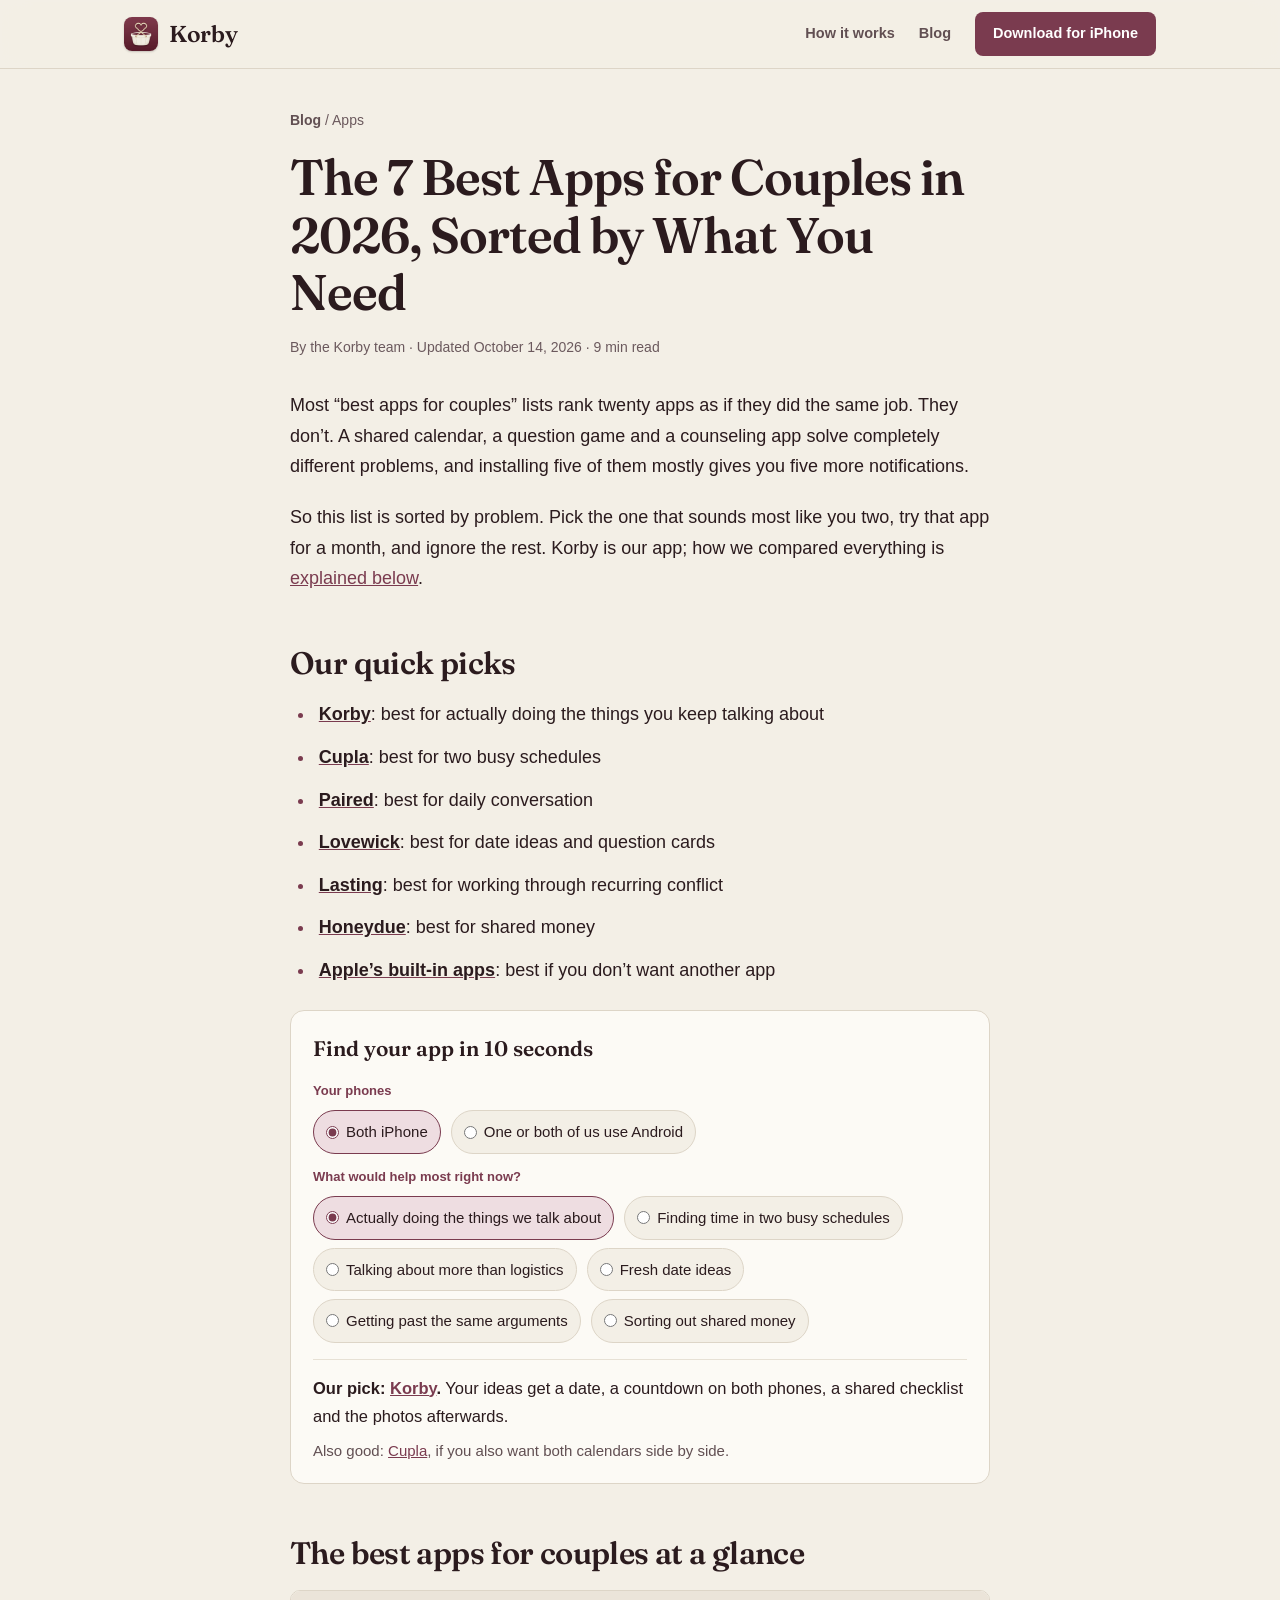
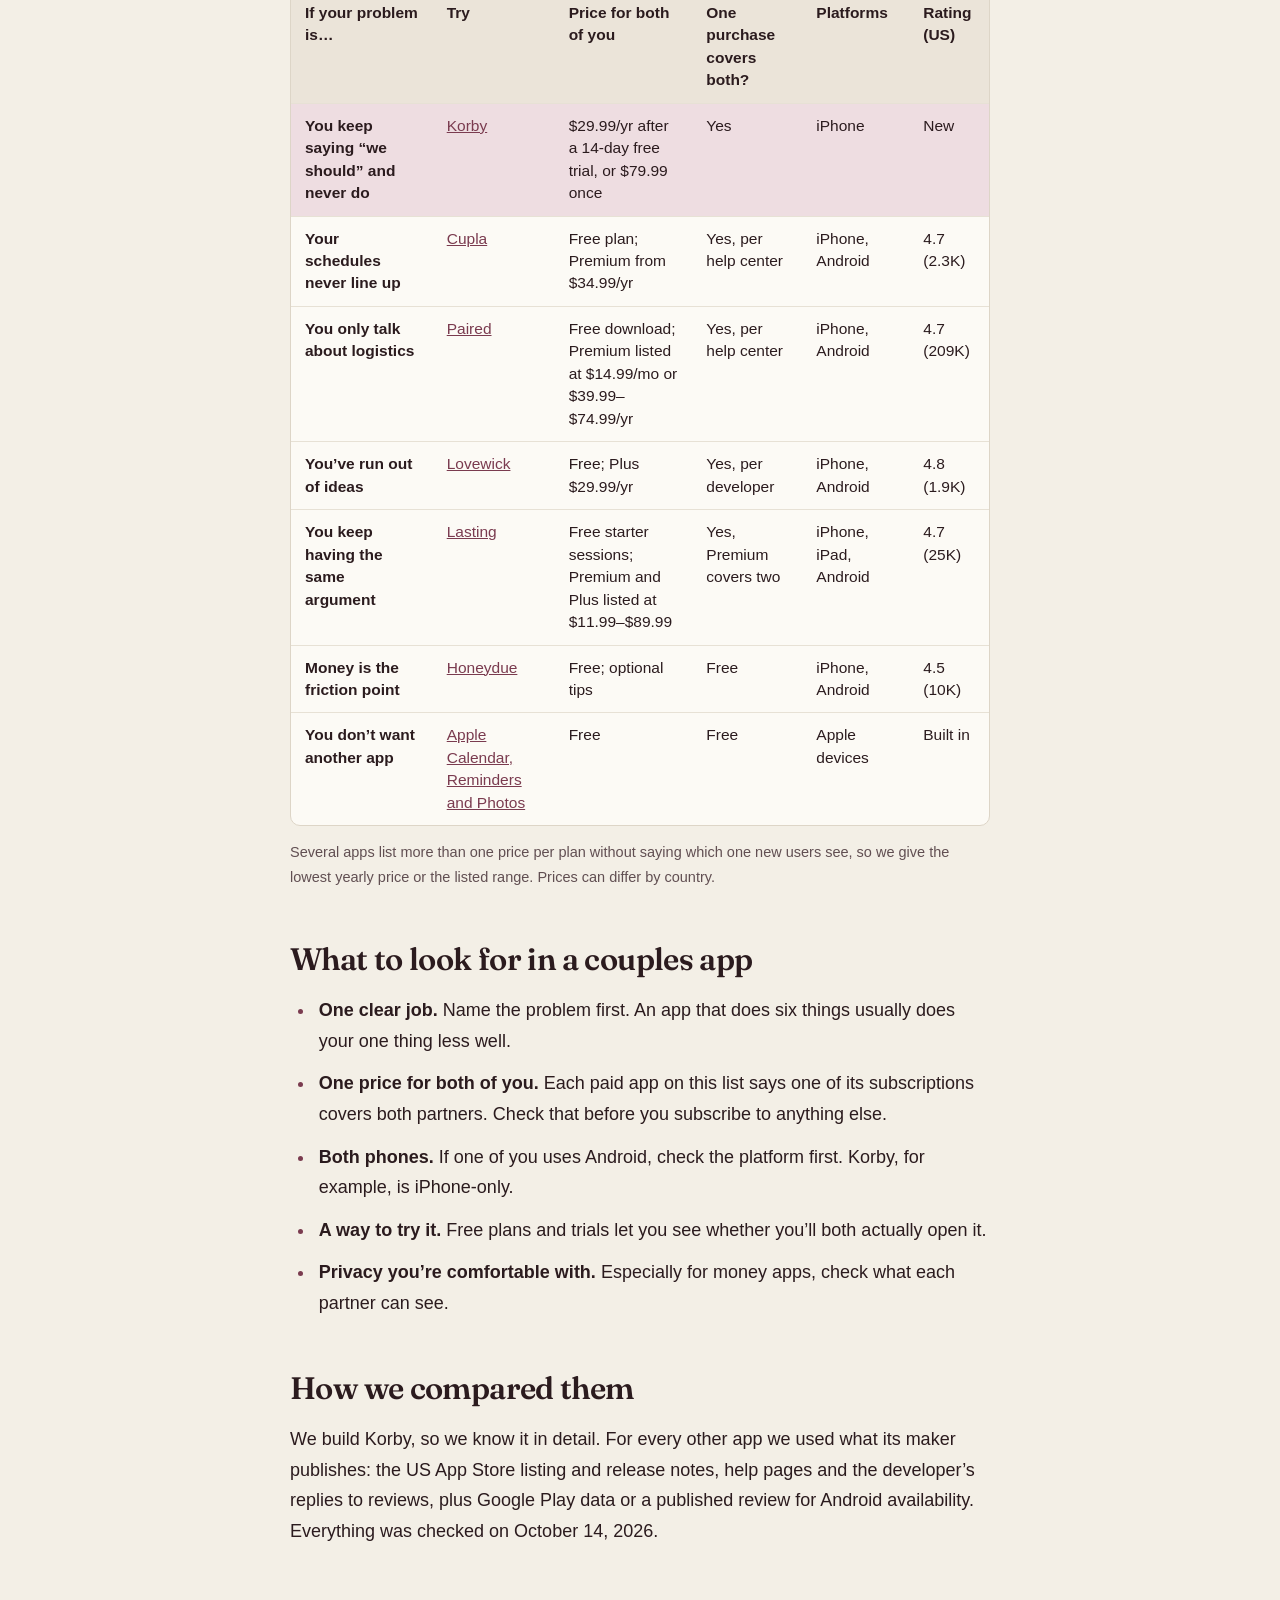
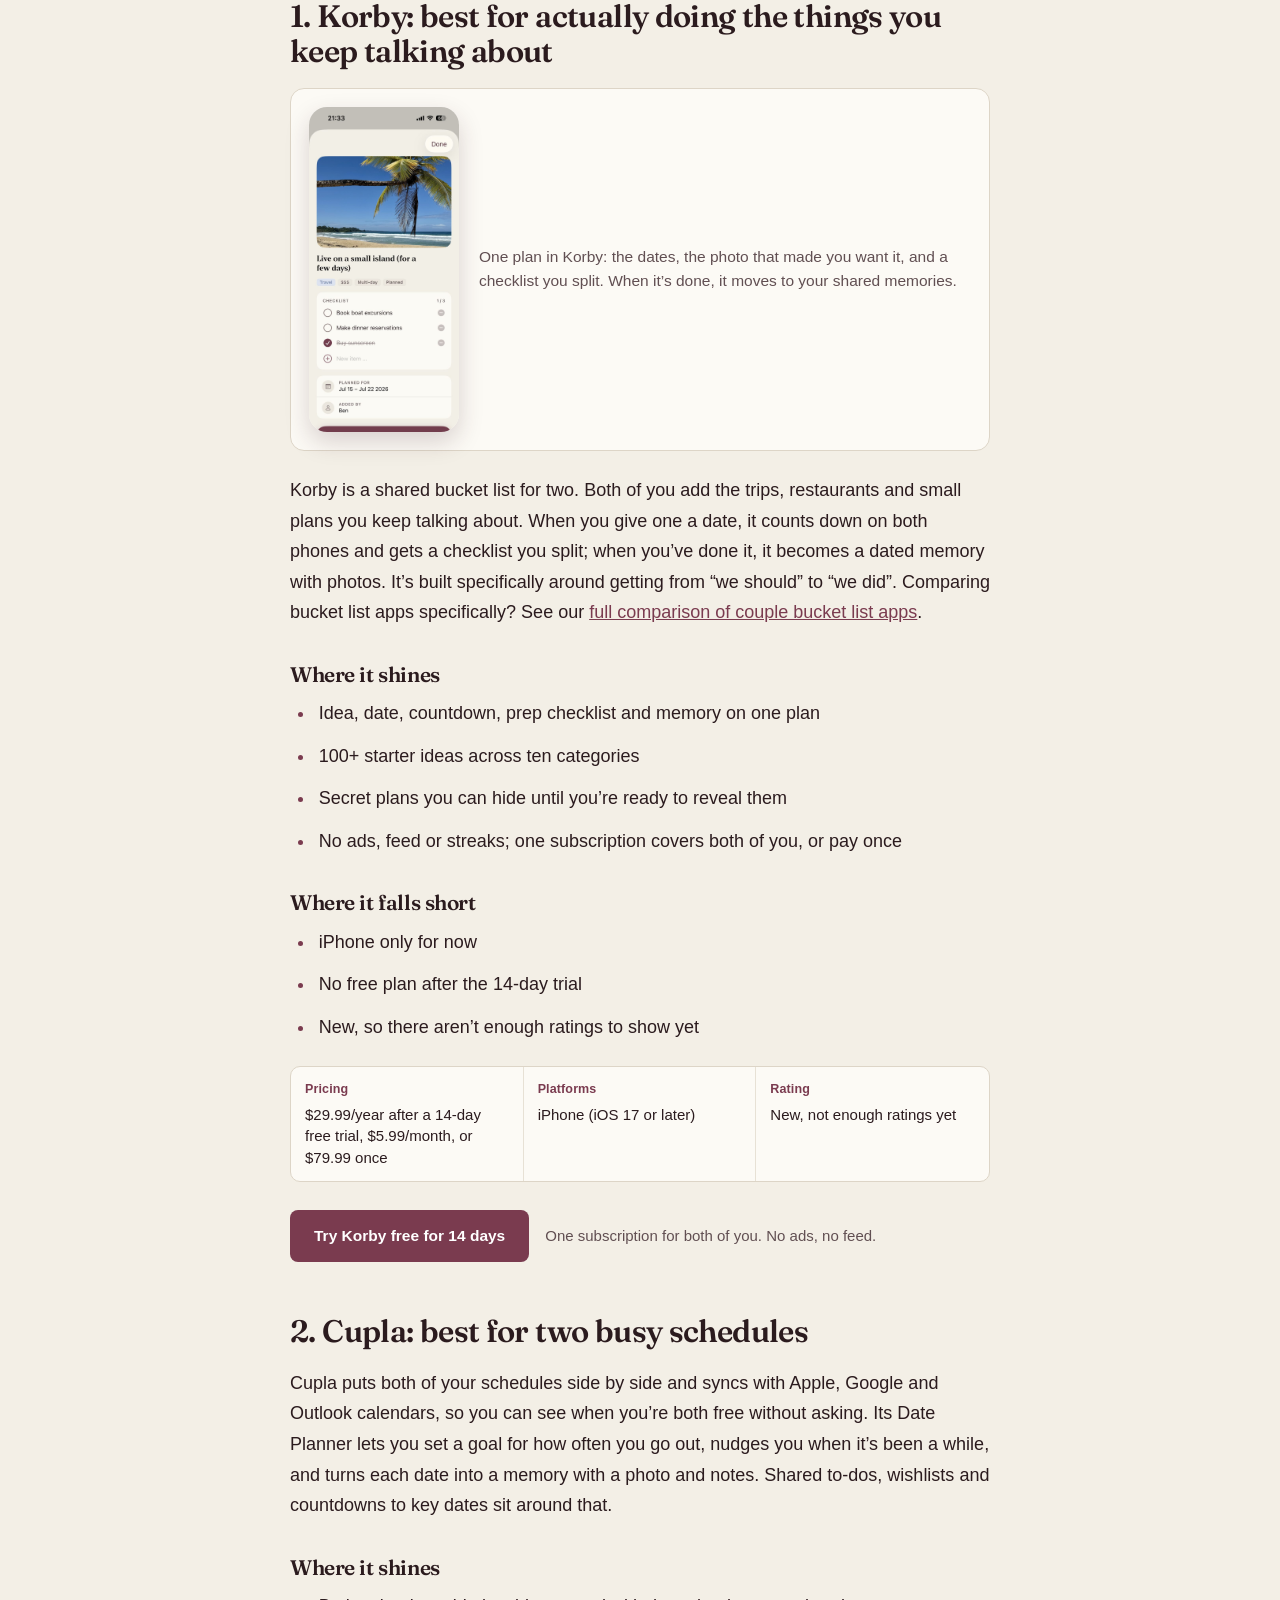
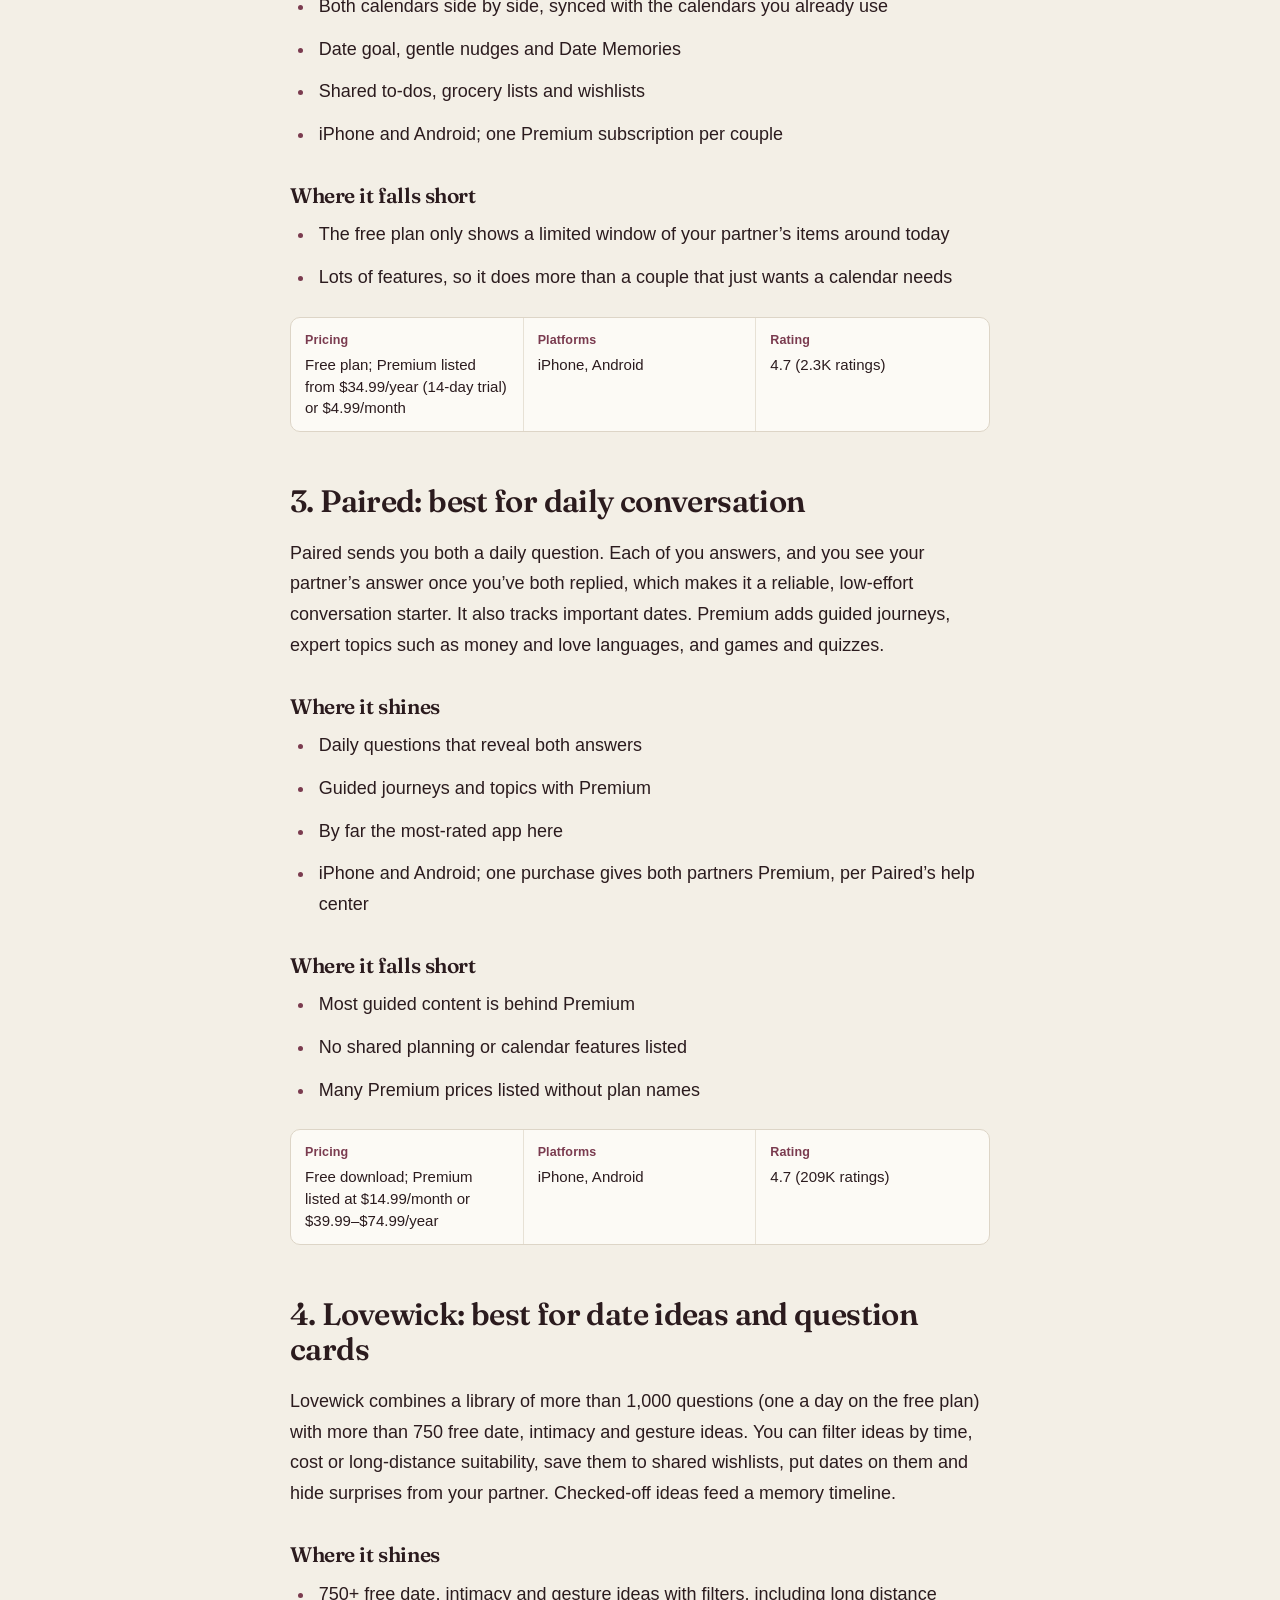
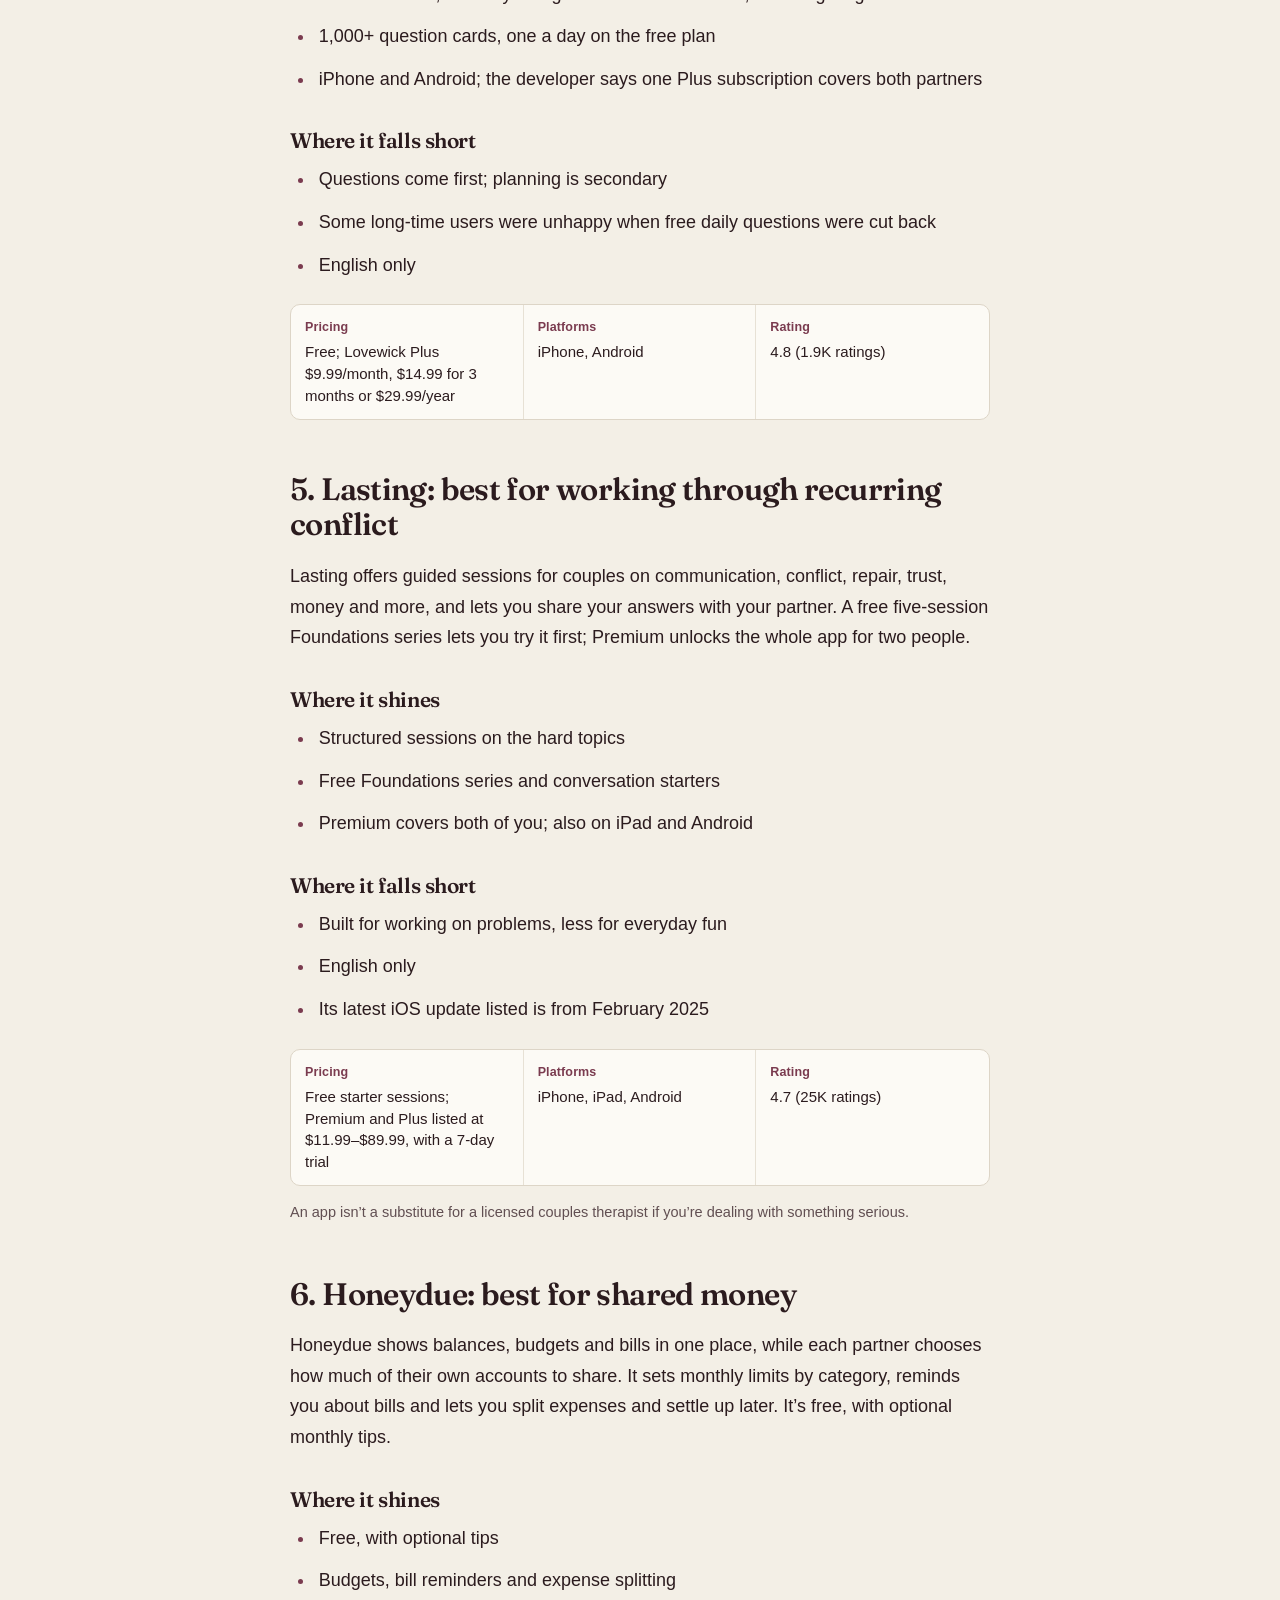
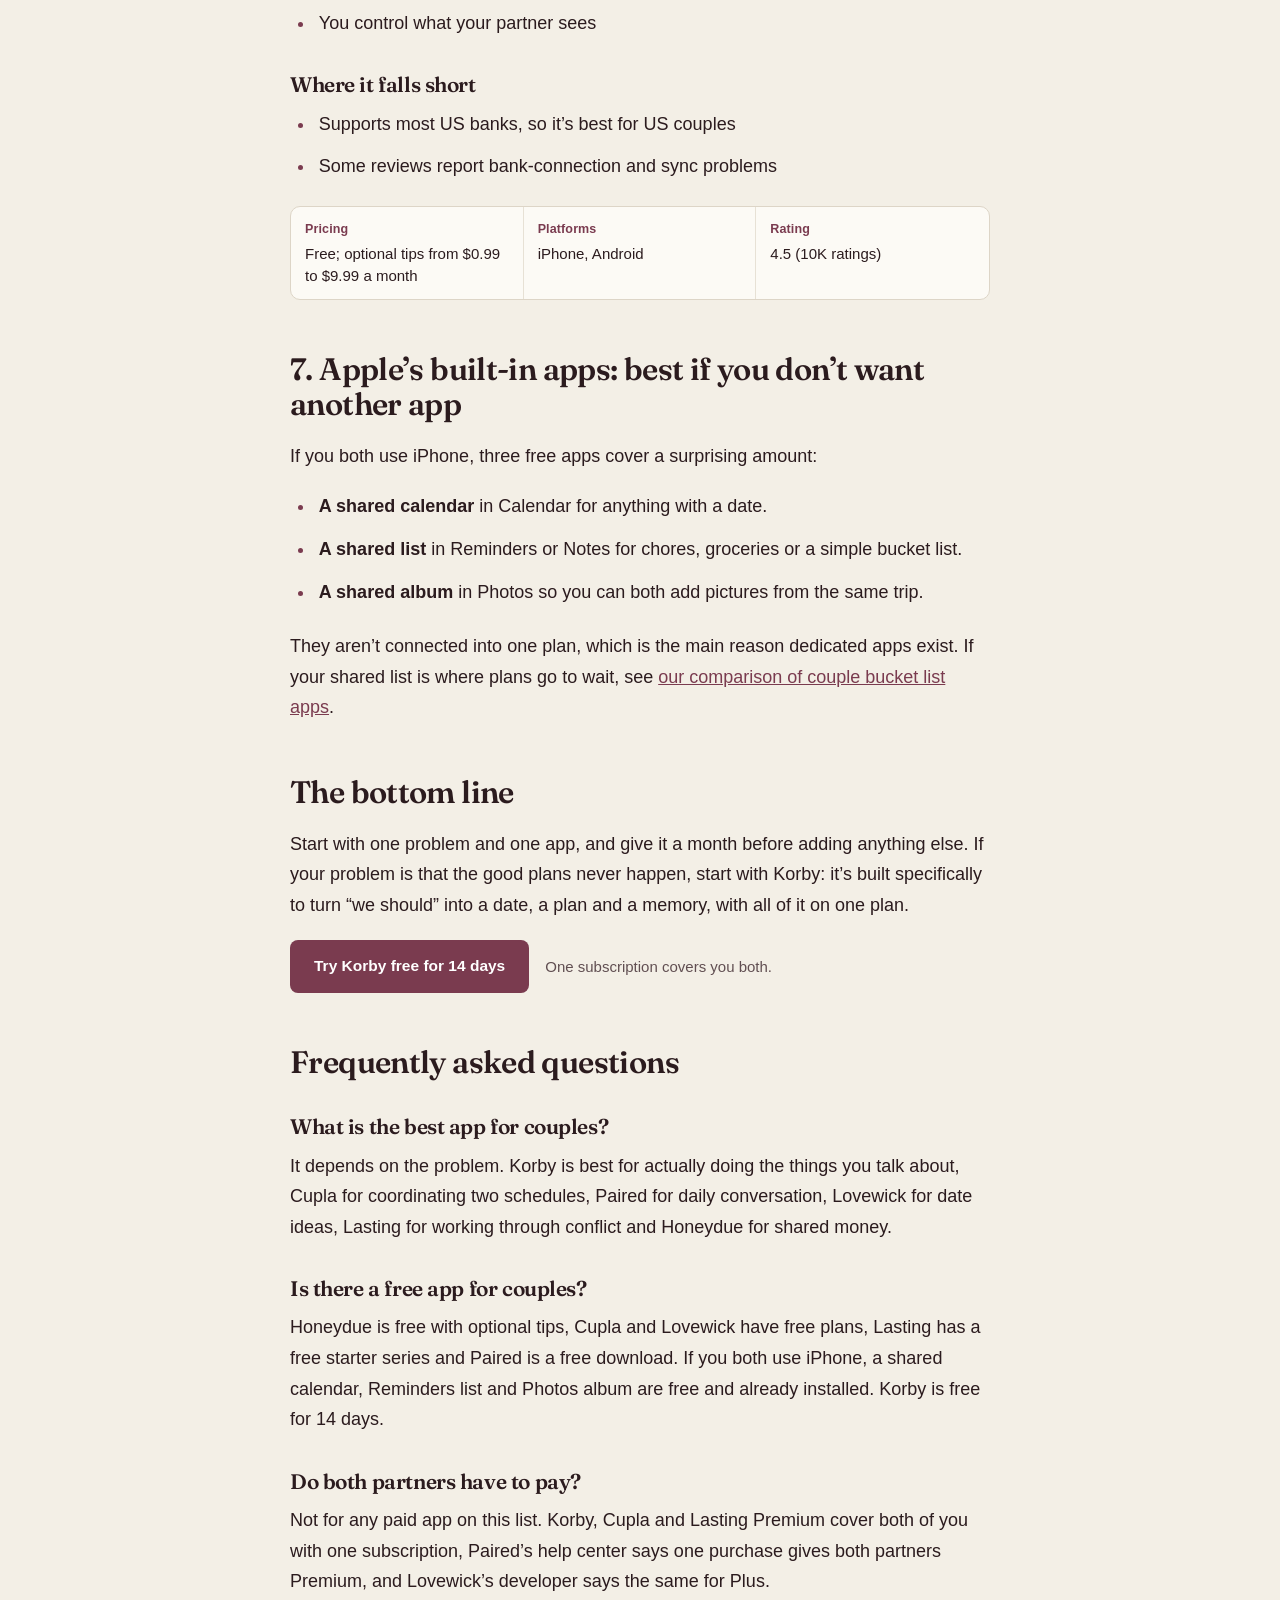
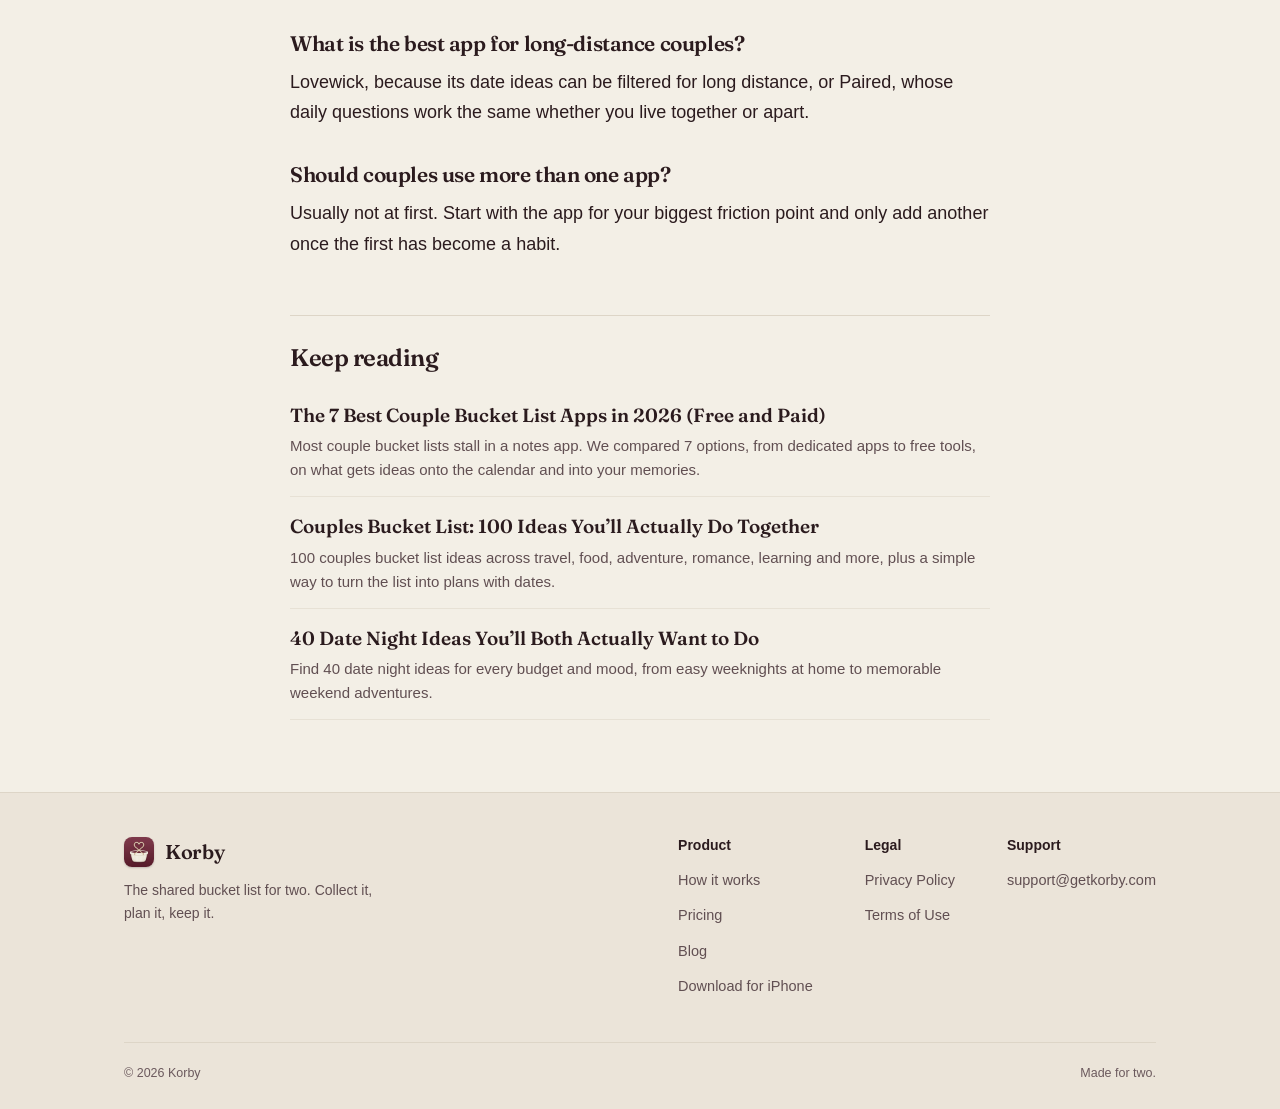
==== commit 2614789e: "Blog: state Korby yearly price as $29.99 Co-Authored-By: Claude Opus 5.5 <noreply@anthropic.com> Cla" ====
--- a/best-apps-for-couples/index.html
+++ b/best-apps-for-couples/index.html
@@ -100,7 +100,7 @@
 <div class="table-scroll"><table>
 <thead><tr><th>If your problem is…</th><th>Try</th><th>Price for both of you</th><th>One purchase covers both?</th><th>Platforms</th><th>Rating (US)</th></tr></thead>
 <tbody>
-<tr class="pick"><td>You keep saying “we should” and never do</td><td><a href="#korby">Korby</a></td><td>$29.99/yr after a 14-day free trial (current price), or $79.99 once</td><td>Yes</td><td>iPhone</td><td>New</td></tr>
+<tr class="pick"><td>You keep saying “we should” and never do</td><td><a href="#korby">Korby</a></td><td>$29.99/yr after a 14-day free trial, or $79.99 once</td><td>Yes</td><td>iPhone</td><td>New</td></tr>
 <tr><td>Your schedules never line up</td><td><a href="#cupla">Cupla</a></td><td>Free plan; Premium from $34.99/yr</td><td>Yes, per help center</td><td>iPhone, Android</td><td>4.7 (2.3K)</td></tr>
 <tr><td>You only talk about logistics</td><td><a href="#paired">Paired</a></td><td>Free download; Premium listed at $14.99/mo or $39.99–$74.99/yr</td><td>Yes, per help center</td><td>iPhone, Android</td><td>4.7 (209K)</td></tr>
 <tr><td>You’ve run out of ideas</td><td><a href="#lovewick">Lovewick</a></td><td>Free; Plus $29.99/yr</td><td>Yes, per developer</td><td>iPhone, Android</td><td>4.8 (1.9K)</td></tr>
@@ -125,7 +125,7 @@
 <p>Korby is a shared bucket list for two. Both of you add the trips, restaurants and small plans you keep talking about. When you give one a date, it counts down on both phones and gets a checklist you split; when you’ve done it, it becomes a dated memory with photos. It’s built specifically around getting from “we should” to “we did”. Comparing bucket list apps specifically? See our <a href="/couple-bucket-list-apps/">full comparison of couple bucket list apps</a>.</p>
 <h3>Where it shines</h3><ul><li>Idea, date, countdown, prep checklist and memory on one plan</li><li>100+ starter ideas across ten categories</li><li>Secret plans you can hide until you’re ready to reveal them</li><li>No ads, feed or streaks; one subscription covers both of you, or pay once</li></ul>
 <h3>Where it falls short</h3><ul><li>iPhone only for now</li><li>No free plan after the 14-day trial</li><li>New, so there aren’t enough ratings to show yet</li></ul>
-<dl class="app-meta"><div><dt>Pricing</dt><dd>$29.99/year after a 14-day free trial (current price), $5.99/month, or $79.99 once</dd></div><div><dt>Platforms</dt><dd>iPhone (iOS 17 or later)</dd></div><div><dt>Rating</dt><dd>New, not enough ratings yet</dd></div></dl>
+<dl class="app-meta"><div><dt>Pricing</dt><dd>$29.99/year after a 14-day free trial, $5.99/month, or $79.99 once</dd></div><div><dt>Platforms</dt><dd>iPhone (iOS 17 or later)</dd></div><div><dt>Rating</dt><dd>New, not enough ratings yet</dd></div></dl>
 <p class="inline-cta"><a class="btn btn-primary" href="https://apps.apple.com/us/app/korby-couple-bucket-list/id6770281862">Try Korby free for 14 days</a><span>One subscription for both of you. No ads, no feed.</span></p>
 <h2 id="cupla">2. Cupla: best for two busy schedules</h2>
 <p>Cupla puts both of your schedules side by side and syncs with Apple, Google and Outlook calendars, so you can see when you’re both free without asking. Its Date Planner lets you set a goal for how often you go out, nudges you when it’s been a while, and turns each date into a memory with a photo and notes. Shared to-dos, wishlists and countdowns to key dates sit around that.</p>
